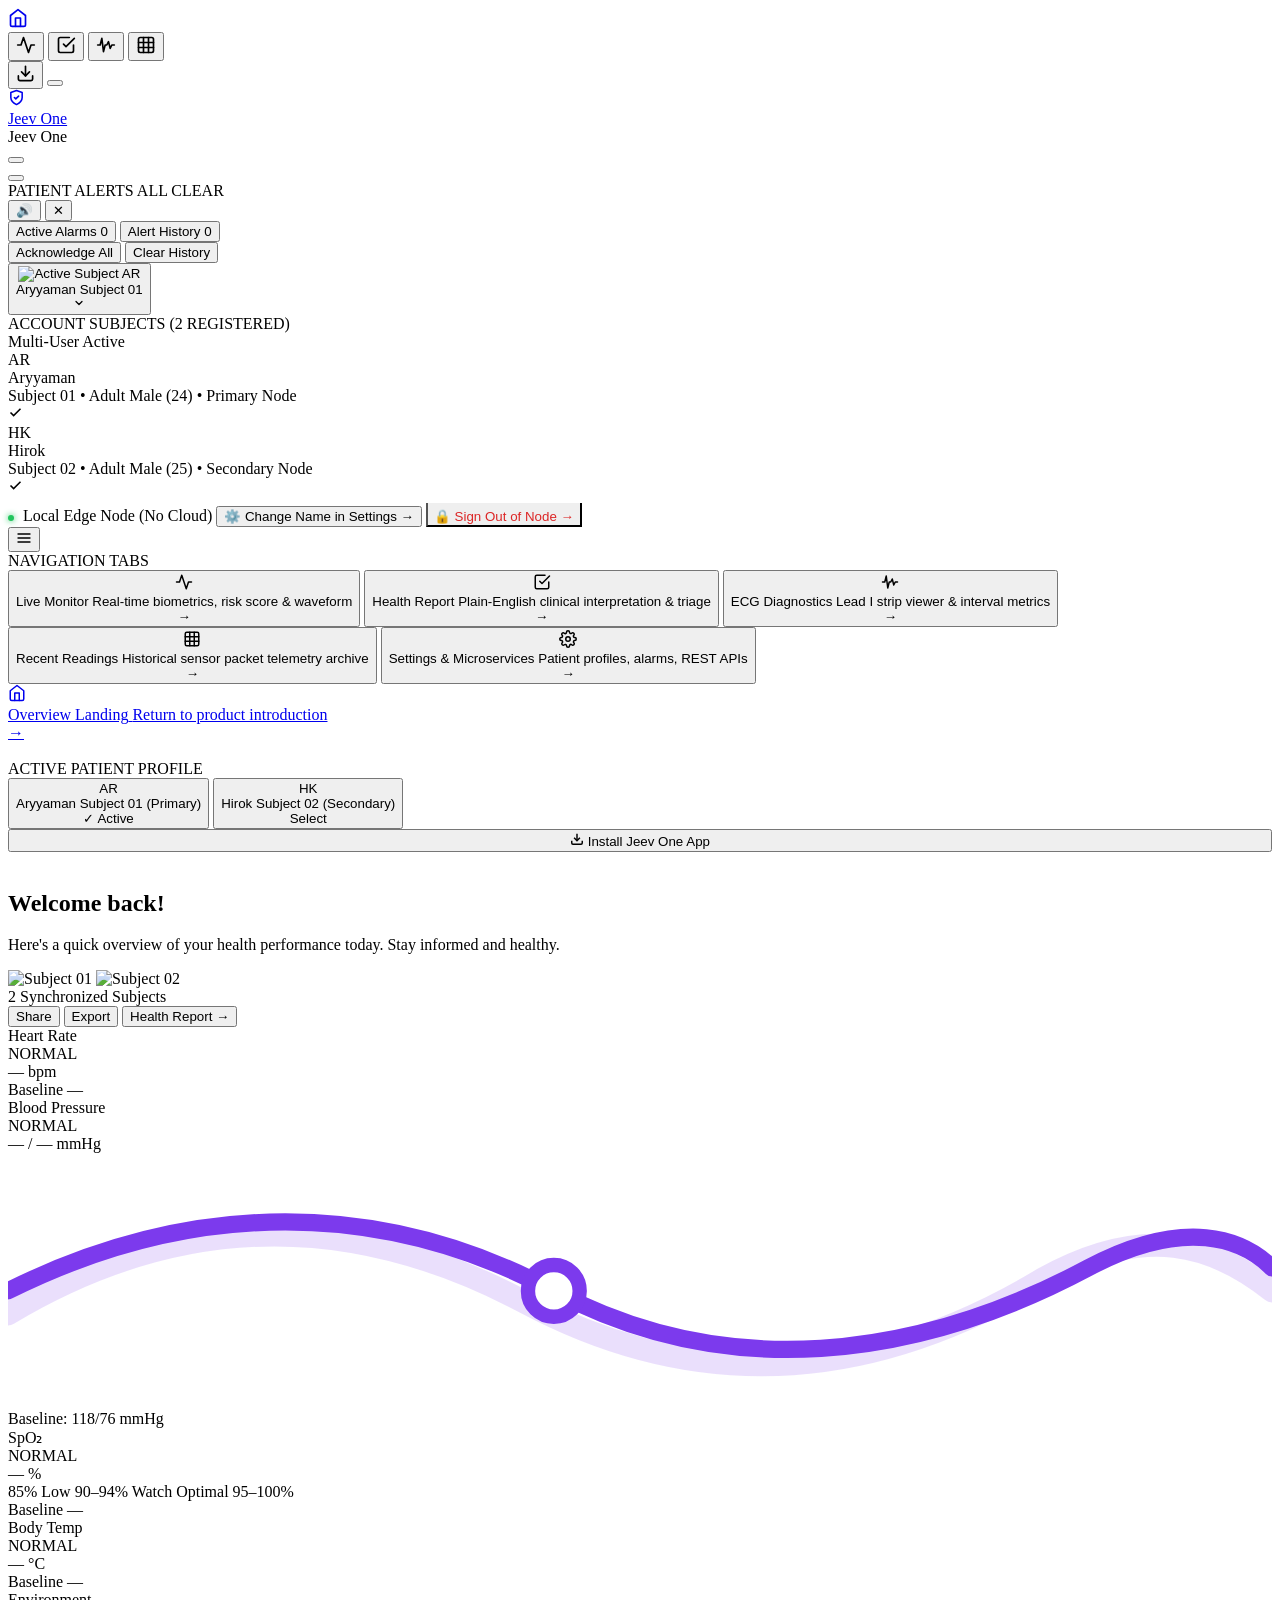
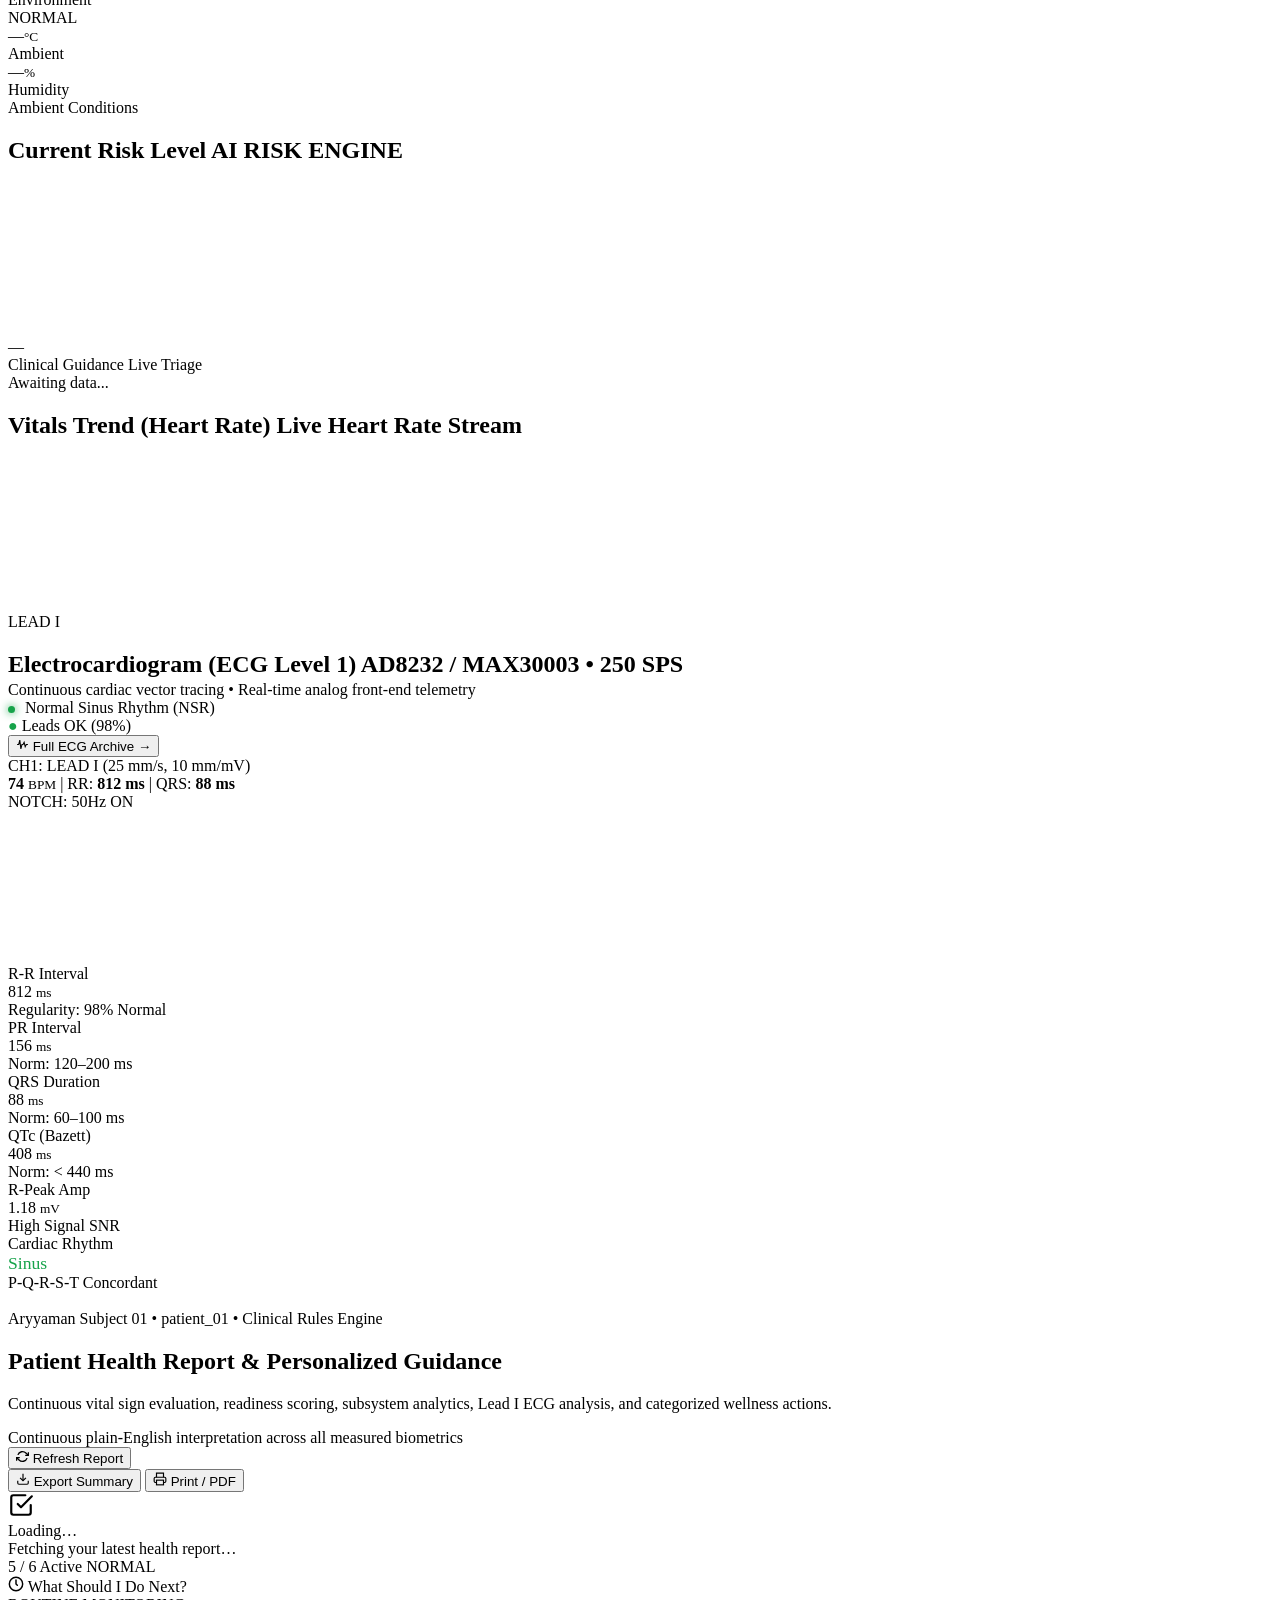
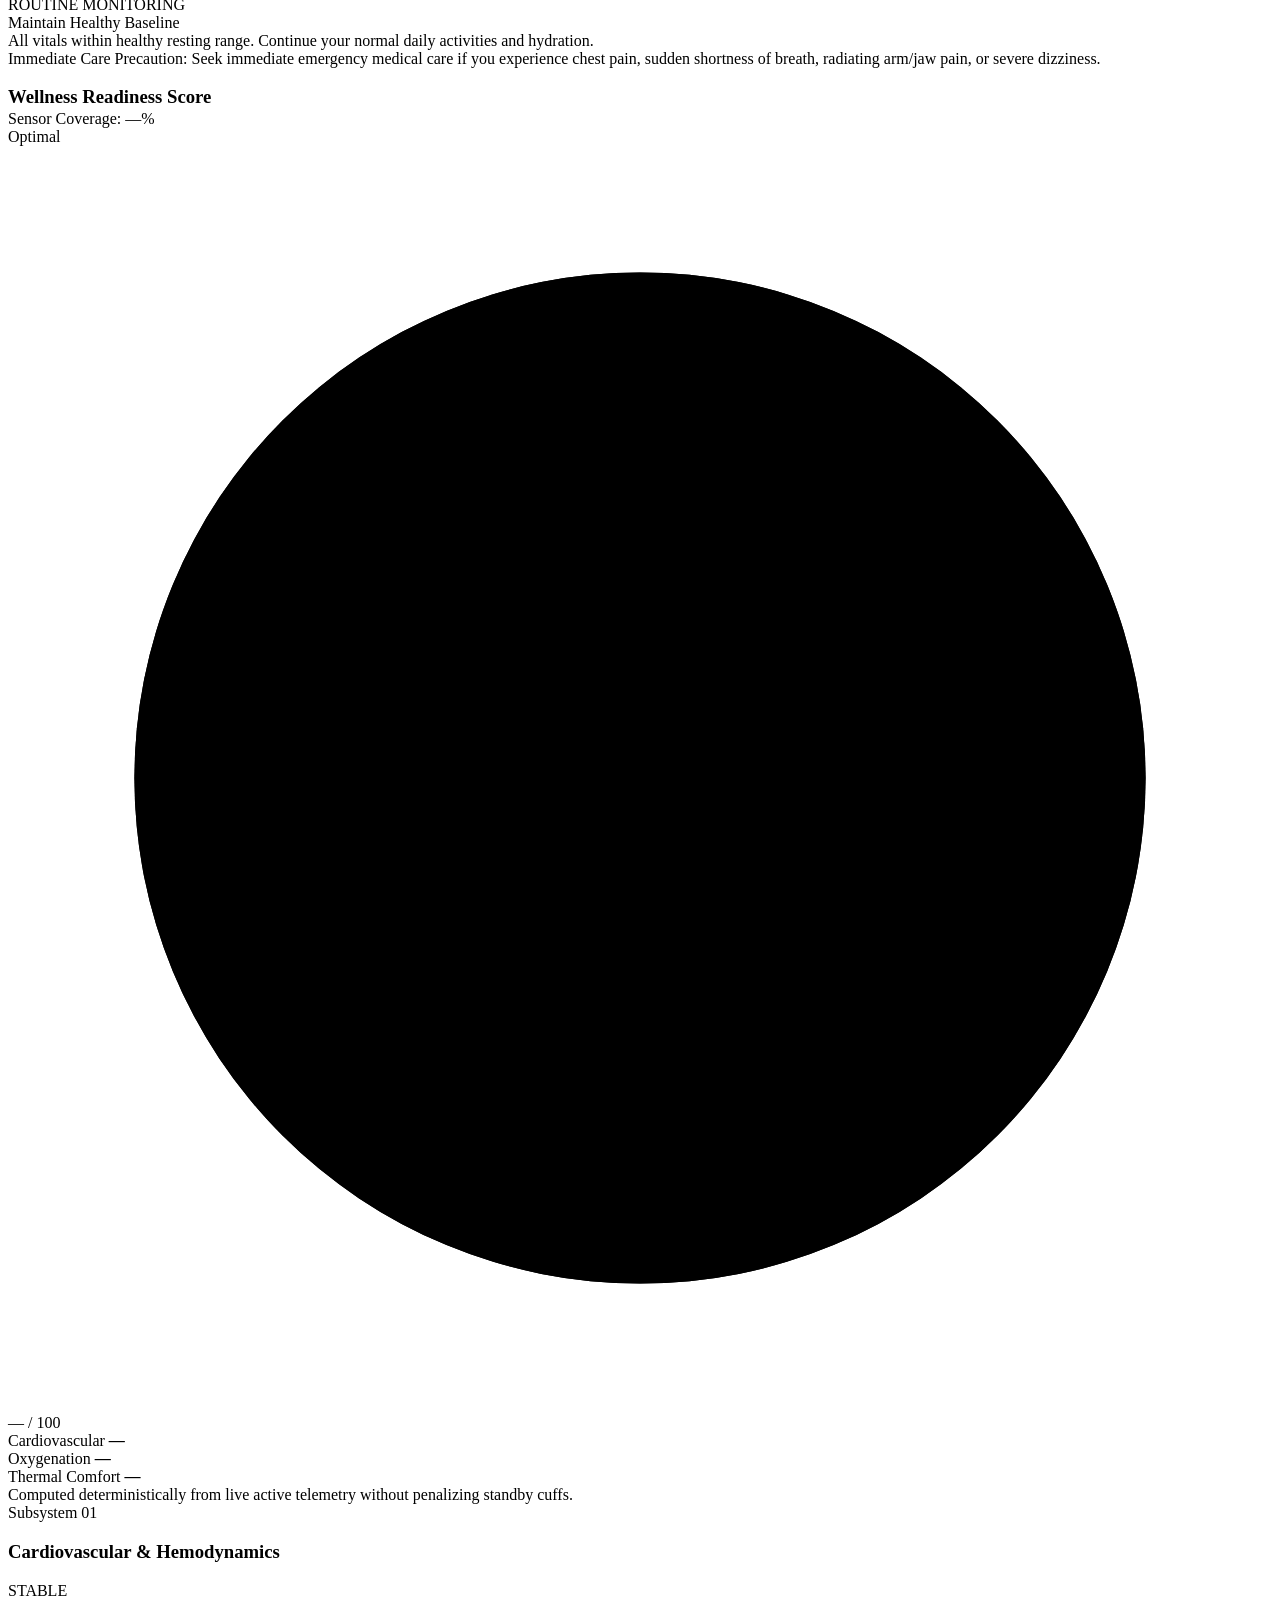
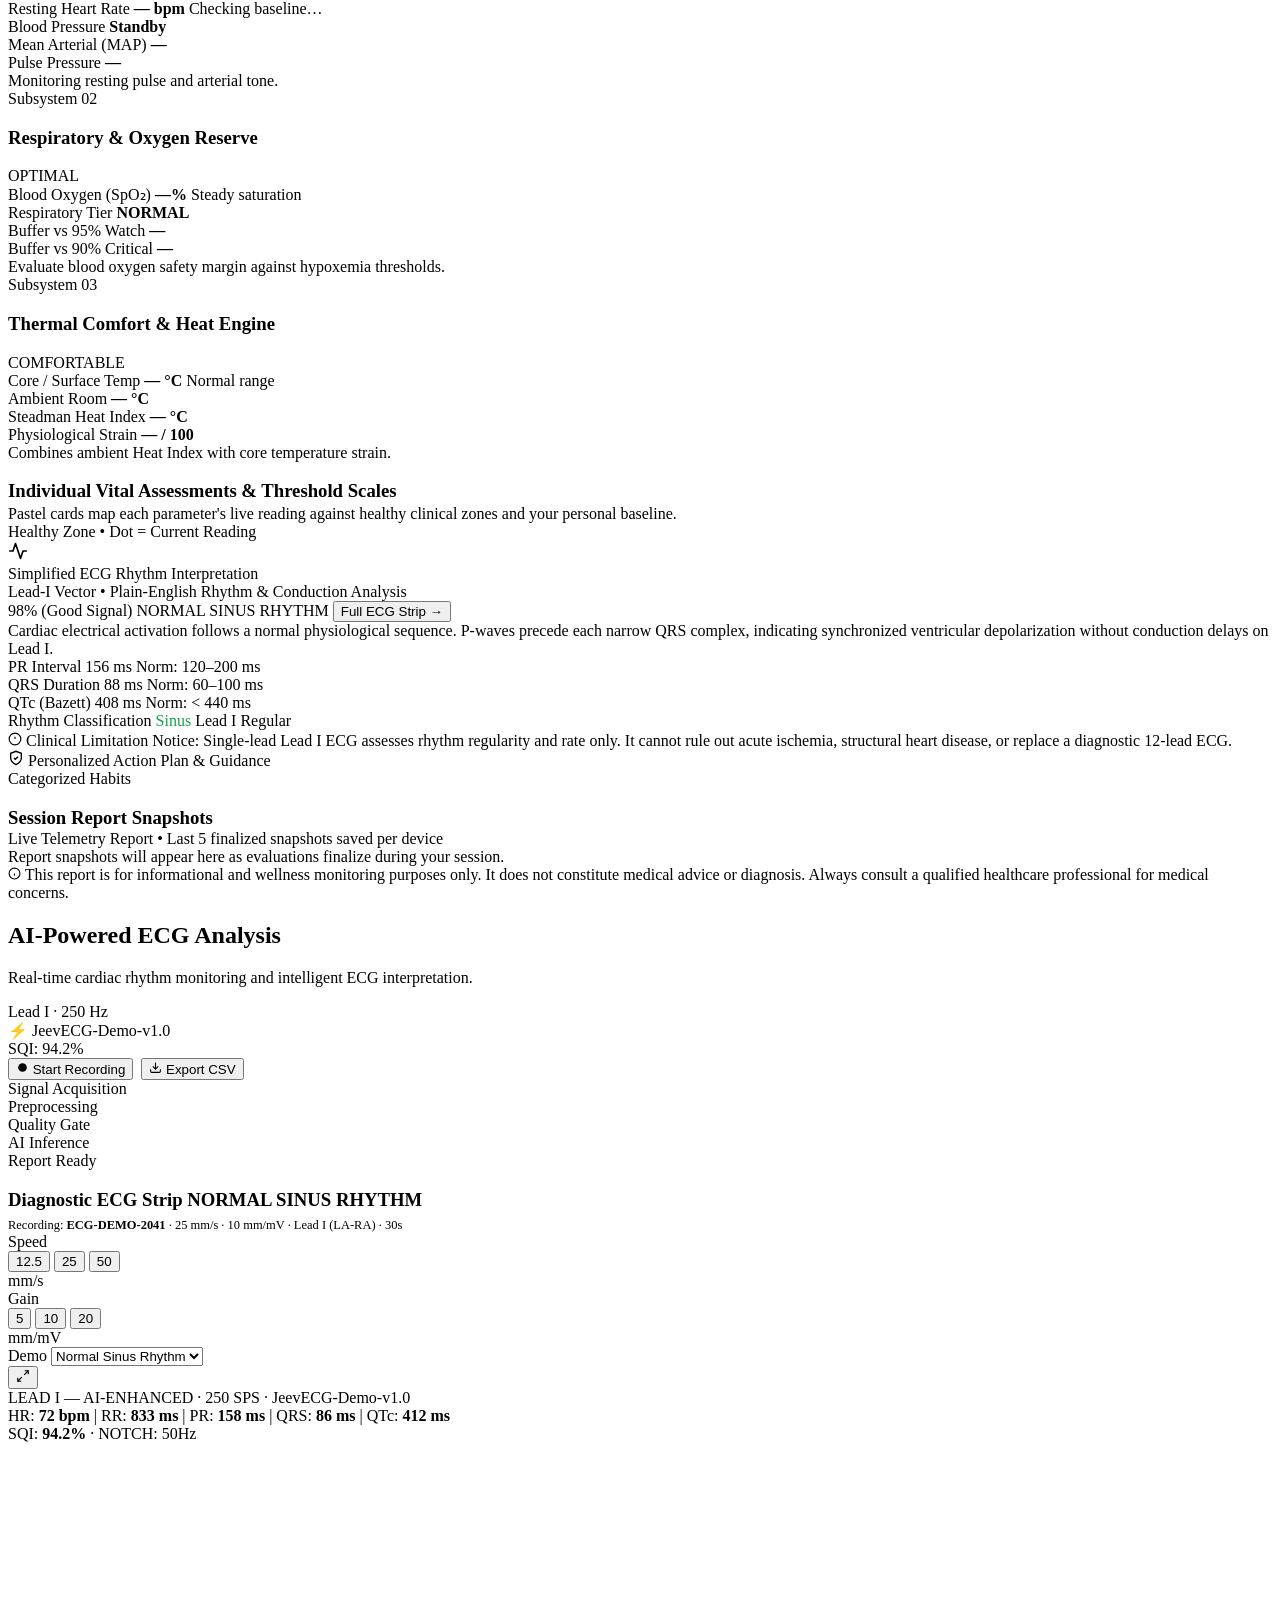
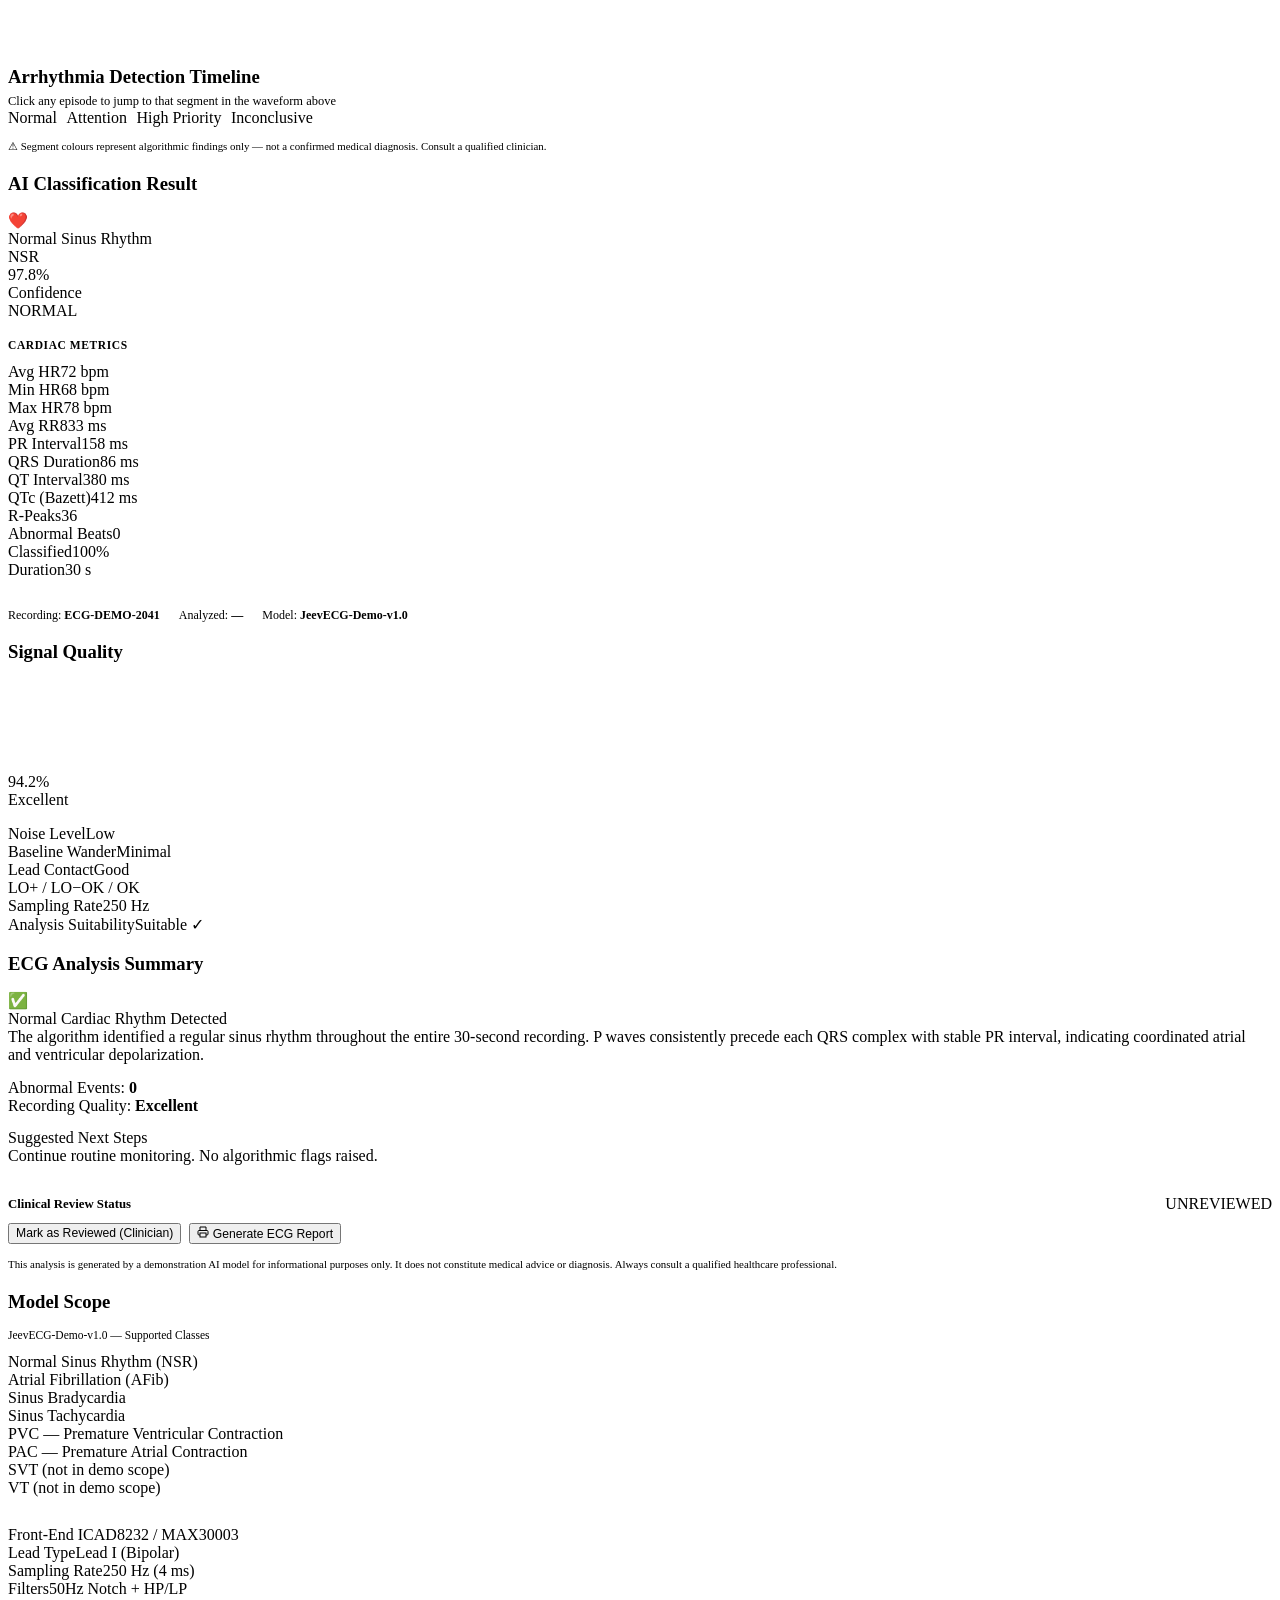
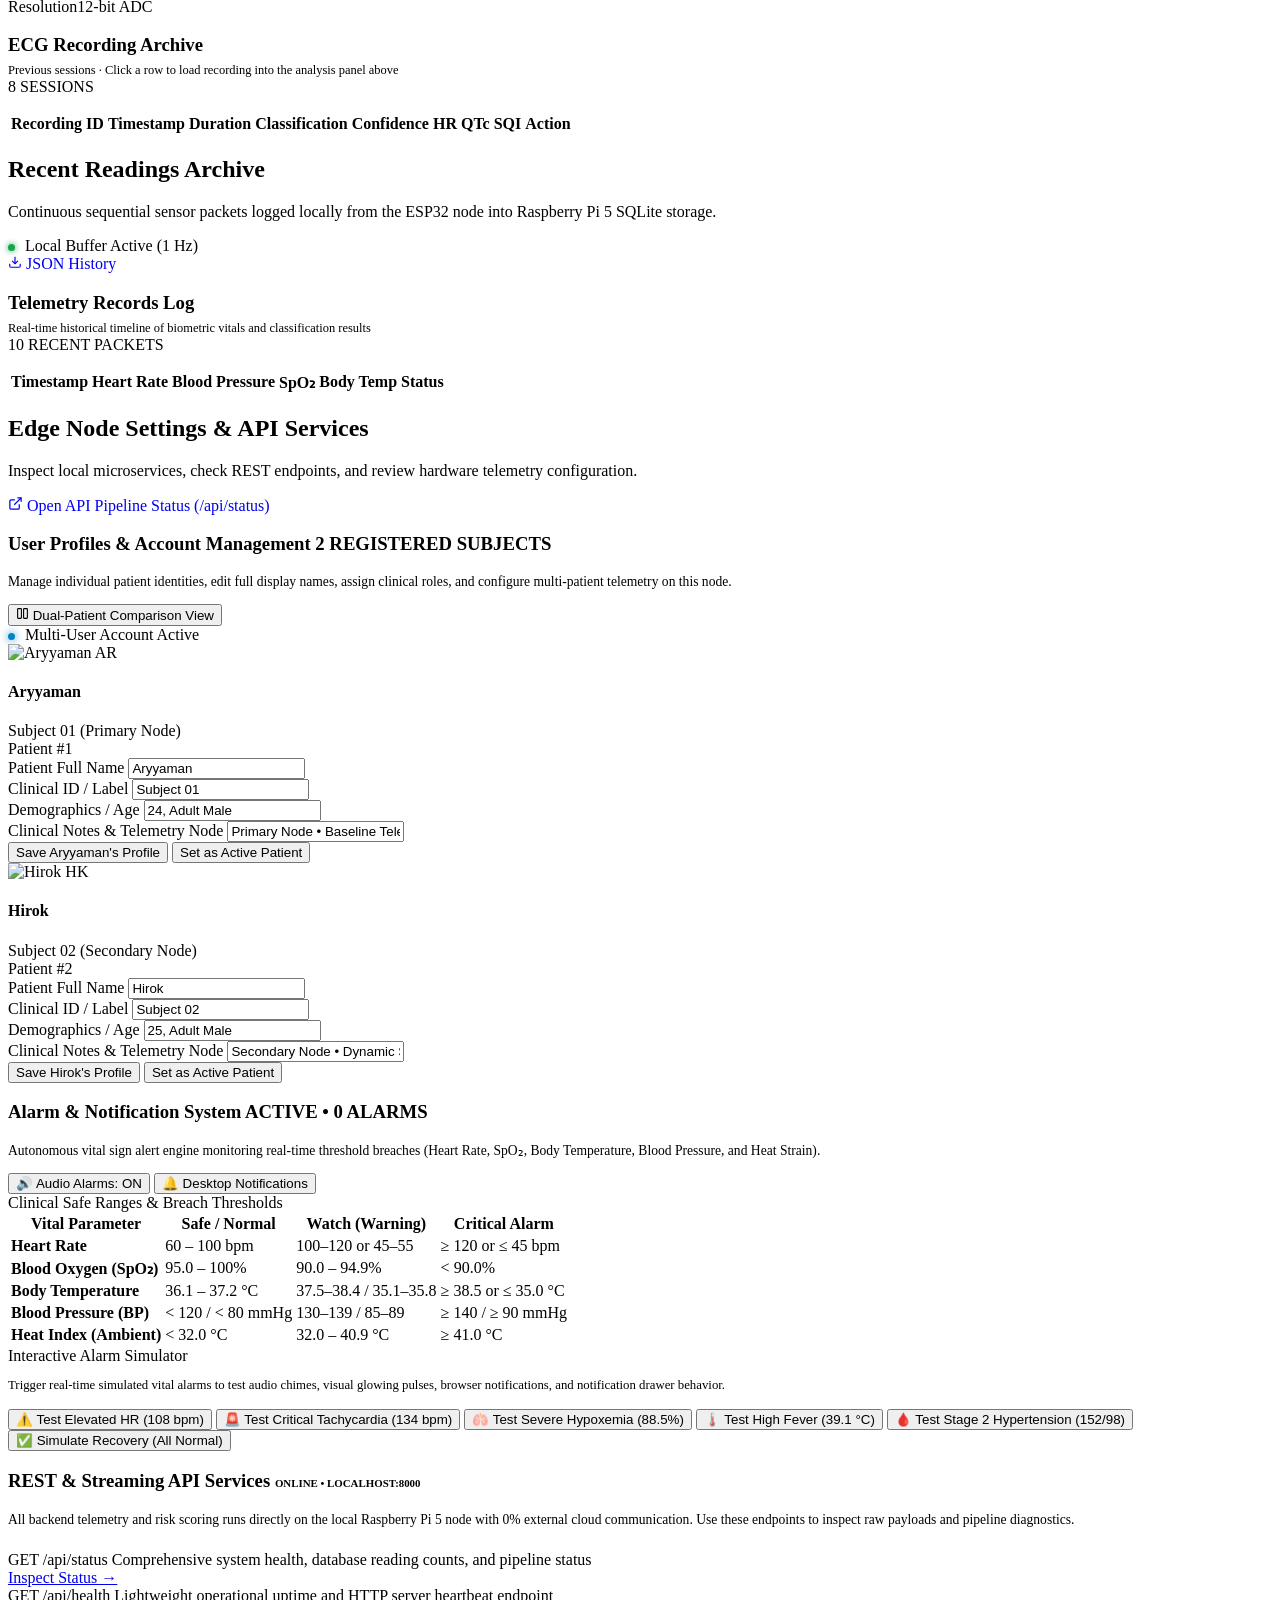
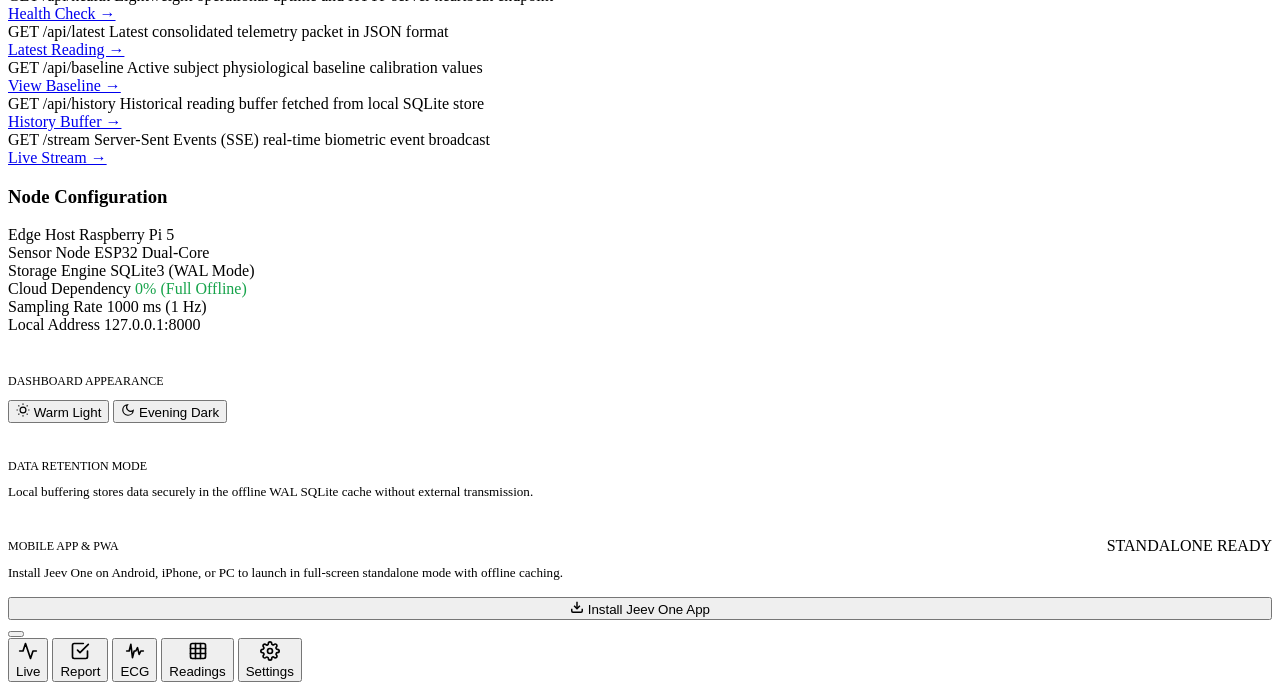
==== dashboard/templates/index.html @ 0a9e6657 "feat(ecg): implement AI-Powered ECG Arrhythmia Detection Studio (demo) v3.7 - Add app/api/ecg_routes" ====
<!DOCTYPE html>
<html lang="en">
<head>
  <meta charset="UTF-8" />
  <meta name="viewport" content="width=device-width, initial-scale=1.0" />
  <title>Jeev One — Live Monitor Dashboard</title>

  <!-- Progressive Web App (PWA) Manifest & Meta Tags -->
  <link rel="manifest" href="/manifest.json" />
  <meta name="theme-color" content="#ECEAE3" media="(prefers-color-scheme: light)" />
  <meta name="theme-color" content="#131613" media="(prefers-color-scheme: dark)" />
  <meta name="mobile-web-app-capable" content="yes" />
  <meta name="apple-mobile-web-app-capable" content="yes" />
  <meta name="apple-mobile-web-app-status-bar-style" content="default" />
  <meta name="apple-mobile-web-app-title" content="Jeev One" />
  <link rel="apple-touch-icon" href="/static/icons/apple-touch-icon.png" />
  <link rel="icon" type="image/png" sizes="192x192" href="/static/icons/icon-192x192.png" />
  <link rel="icon" type="image/png" sizes="64x64" href="/static/icons/favicon.png" />
  <link rel="icon" type="image/png" href="/static/images/favicon.png" />

  <link rel="preconnect" href="https://fonts.googleapis.com" />
  <link rel="preconnect" href="https://fonts.gstatic.com" crossorigin />
  <link href="https://fonts.googleapis.com/css2?family=Inter:wght@400;500;600;700&family=JetBrains+Mono:wght@400;500;700&family=Plus+Jakarta+Sans:wght@400;500;600;700;800&display=swap" rel="stylesheet" />
  <link rel="stylesheet" href="/static/css/dashboard.css?v=3.7" />
  <script src="https://cdn.jsdelivr.net/npm/chart.js"></script>
  <!-- Default Light-First Colorful Theme; only activate dark if user explicitly chose dark -->
  <script>
    (function() {
      try {
        var saved = localStorage.getItem("jeev_one_theme");
        if (saved === "dark") {
          document.documentElement.setAttribute("data-theme", "dark");
        }
      } catch(e) {}
    })();
  </script>
</head>
<body>

  <div class="app-shell">
    <!-- ══ Fixed Left Sidebar Rail (Desktop >= 1025px) ════════════════════════ -->
    <aside class="sidebar-rail" aria-label="Dashboard Primary Navigation">
      <a href="/" class="rail-brand-btn" title="Jeev One Home" aria-label="Jeev One Home">
        <span id="header-logo-icon"></span>
      </a>

      <nav class="rail-nav-group" aria-label="Workspace Tabs">
        <a href="/" class="rail-nav-btn" data-tooltip="Product Overview" aria-label="Product Overview">
          <svg width="20" height="20" viewBox="0 0 24 24" fill="none" stroke="currentColor" stroke-width="2" stroke-linecap="round" stroke-linejoin="round"><path d="M3 9l9-7 9 7v11a2 2 0 0 1-2 2H5a2 2 0 0 1-2-2z"/><polyline points="9 22 9 12 15 12 15 22"/></svg>
        </a>
        <div class="rail-divider"></div>
        <button type="button" class="rail-nav-btn active" data-tab="live" id="rail-tab-live" data-tooltip="Live Monitor" aria-label="Live Monitor">
          <svg width="20" height="20" viewBox="0 0 24 24" fill="none" stroke="currentColor" stroke-width="2" stroke-linecap="round" stroke-linejoin="round"><polyline points="22 12 18 12 15 21 9 3 6 12 2 12"/></svg>
        </button>
        <button type="button" class="rail-nav-btn" data-tab="report" id="rail-tab-report" data-tooltip="Health Report" aria-label="Health Report">
          <svg width="20" height="20" viewBox="0 0 24 24" fill="none" stroke="currentColor" stroke-width="2" stroke-linecap="round" stroke-linejoin="round"><path d="M9 11l3 3L22 4"/><path d="M21 12v7a2 2 0 0 1-2 2H5a2 2 0 0 1-2-2V5a2 2 0 0 1 2-2h11"/></svg>
        </button>
        <button type="button" class="rail-nav-btn" data-tab="ecg" id="rail-tab-ecg" data-tooltip="ECG Diagnostics" aria-label="ECG Diagnostics">
          <svg width="20" height="20" viewBox="0 0 24 24" fill="none" stroke="currentColor" stroke-width="2" stroke-linecap="round" stroke-linejoin="round"><polyline points="2 12 5 12 7 4 9 20 11 12 13 12 15 8 17 16 19 12 22 12"/></svg>
        </button>
        <button type="button" class="rail-nav-btn" data-tab="readings" id="rail-tab-readings" data-tooltip="Recent Readings" aria-label="Recent Readings">
          <svg width="20" height="20" viewBox="0 0 24 24" fill="none" stroke="currentColor" stroke-width="2" stroke-linecap="round" stroke-linejoin="round"><rect x="3" y="3" width="18" height="18" rx="2"/><path d="M3 9h18M3 15h18M9 3v18M15 3v18"/></svg>
        </button>
      </nav>

      <div class="rail-bottom-group">
        <div class="rail-divider"></div>
        <!-- PWA Install Button -->
        <button type="button" class="rail-nav-btn btn-install-pwa" id="btn-install-pwa" data-tooltip="Install App" aria-label="Install Jeev One App" title="Install Jeev One App on your mobile phone or PC">
          <svg width="19" height="19" viewBox="0 0 24 24" fill="none" stroke="currentColor" stroke-width="2.1" stroke-linecap="round" stroke-linejoin="round"><path d="M21 15v4a2 2 0 0 1-2 2H5a2 2 0 0 1-2-2v-4"/><polyline points="7 10 12 15 17 10"/><line x1="12" y1="15" x2="12" y2="3"/></svg>
        </button>

        <button type="button" class="rail-nav-btn settings-btn" id="settings-btn" data-tab="settings" data-tooltip="Settings &amp; Microservices" aria-label="Settings" title="Edge Node Settings &amp; API Status">
          <span id="icon-settings"></span>
        </button>
      </div>
    </aside>

    <!-- ══ Main Workspace Column ═════════════════════════════════════════════ -->
    <div class="app-main-column">

      <!-- ── Top Utility Header ──────────────────────────────────────────── -->
      <header class="header">
        <div class="header-inner">
          <div class="header-brand-cluster">
            <a href="/" class="header-brand" aria-label="Jeev One Home">
              <div class="header-brand-badge">
                <svg width="17" height="17" viewBox="0 0 24 24" fill="none" stroke="currentColor" stroke-width="2.2" stroke-linecap="round" stroke-linejoin="round"><path d="M12 22s8-4 8-10V5l-8-3-8 3v7c0 6 8 10 8 10z"/><polyline points="9 12 11 14 15 10"/></svg>
              </div>
              <span class="header-brand-name">Jeev One</span>
            </a>

            <div class="header-context-pill">
              <span class="header-app-name">Jeev One</span>
            </div>
          </div>

          <div class="header-meta">
            <button class="icon-btn theme-toggle-btn" id="theme-toggle-btn" aria-label="Toggle Theme" title="Toggle Dark / Light Theme"><span id="icon-theme"></span></button>

            <!-- Notification Center Dropdown Container -->
            <div class="notif-menu-wrapper" id="notif-menu-wrapper">
              <button class="icon-btn notif-btn" id="notif-btn" aria-label="Notifications" title="Alerts & Notifications" aria-haspopup="true" aria-expanded="false">
                <span id="icon-bell"></span>
                <span class="notif-counter-badge" id="notif-counter-badge" style="display: none;">0</span>
              </button>

              <!-- Slide Down Notifications Drawer -->
              <div class="notif-dropdown-panel" id="notif-dropdown-panel" role="region" aria-label="Active Alerts and Notifications">
                <div class="notif-header">
                  <div class="notif-header-left">
                    <span class="notif-header-title">PATIENT ALERTS</span>
                    <span class="notif-status-pill all-clear" id="notif-header-pill">ALL CLEAR</span>
                  </div>
                  <div class="notif-header-actions">
                    <button class="notif-sound-btn" id="notif-sound-toggle-btn" title="Toggle Alarm Sound" aria-label="Toggle Alarm Sound">
                      <span id="icon-sound-state">🔊</span>
                    </button>
                    <button class="notif-close-btn" id="notif-close-btn" aria-label="Close Notifications">✕</button>
                  </div>
                </div>

                <!-- Subnav Tabs -->
                <div class="notif-tabs">
                  <button class="notif-tab active" id="notif-tab-active" data-notif-tab="active">
                    <span>Active Alarms</span>
                    <span class="notif-tab-badge" id="notif-tab-active-count">0</span>
                  </button>
                  <button class="notif-tab" id="notif-tab-history" data-notif-tab="history">
                    <span>Alert History</span>
                    <span class="notif-tab-badge" id="notif-tab-history-count">0</span>
                  </button>
                </div>

                <!-- Alerts List Container -->
                <div class="notif-body custom-scrollbar" id="notif-list-container">
                  <!-- Dynamically populated -->
                </div>

                <!-- Notifications Drawer Footer -->
                <div class="notif-footer">
                  <button class="notif-action-btn" id="btn-ack-all">Acknowledge All</button>
                  <button class="notif-action-btn text-danger" id="btn-clear-history">Clear History</button>
                </div>
              </div>
            </div>

            <!-- User Switcher Dropdown Container -->
            <div class="user-menu-wrapper" id="user-menu-wrapper">
              <button class="user-profile-btn" id="user-profile-btn" aria-haspopup="true" aria-expanded="false" aria-label="Switch User Profile" title="Switch User Profile">
                <div class="user-avatar-badge avatar-blue" id="user-avatar-badge">
                  <img src="/static/images/avatar-patient-1.jpg" id="user-avatar-photo" class="user-avatar-photo" alt="Active Subject" />
                  <span id="user-avatar-initials" class="user-avatar-initials-sr">AR</span>
                </div>
                <div class="user-info-text">
                  <span class="user-name" id="user-name">Aryyaman</span>
                  <span class="user-role" id="user-role">Subject 01</span>
                </div>
                <span class="user-chevron-icon" id="user-chevron-icon">
                  <svg width="12" height="12" viewBox="0 0 24 24" fill="none" stroke="currentColor" stroke-width="2.5" stroke-linecap="round" stroke-linejoin="round"><polyline points="6 9 12 15 18 9"/></svg>
                </span>
              </button>

              <!-- Slide Down Menu -->
              <div class="user-dropdown-menu" id="user-dropdown-menu" role="menu" aria-label="User Profiles">
                <div class="dropdown-header">
                  <div class="dropdown-header-tag">ACCOUNT SUBJECTS (2 REGISTERED)</div>
                  <span class="dropdown-badge-demo">Multi-User Active</span>
                </div>

                <div class="dropdown-users-list" id="dropdown-users-list">
                  <div class="user-item active" data-user-id="user_1" role="menuitem" tabindex="0">
                    <div class="user-item-avatar avatar-blue" id="dropdown-avatar-1">AR</div>
                    <div class="user-item-info">
                      <div class="user-item-name" id="dropdown-name-1">Aryyaman</div>
                      <div class="user-item-meta" id="dropdown-meta-1">Subject 01 • Adult Male (24) • Primary Node</div>
                    </div>
                    <div class="user-item-check">
                      <svg width="15" height="15" viewBox="0 0 24 24" fill="none" stroke="currentColor" stroke-width="2.5"><polyline points="20 6 9 17 4 12"/></svg>
                    </div>
                  </div>

                  <div class="user-item" data-user-id="user_2" role="menuitem" tabindex="0">
                    <div class="user-item-avatar avatar-emerald" id="dropdown-avatar-2">HK</div>
                    <div class="user-item-info">
                      <div class="user-item-name" id="dropdown-name-2">Hirok</div>
                      <div class="user-item-meta" id="dropdown-meta-2">Subject 02 • Adult Male (25) • Secondary Node</div>
                    </div>
                    <div class="user-item-check">
                      <svg width="15" height="15" viewBox="0 0 24 24" fill="none" stroke="currentColor" stroke-width="2.5"><polyline points="20 6 9 17 4 12"/></svg>
                    </div>
                  </div>
                </div>

                <div class="dropdown-footer">
                  <span class="dropdown-footer-status">
                    <span class="status-pulse-dot" style="display:inline-block; width:6px; height:6px; background:#22c55e; border-radius:50%; box-shadow:0 0 6px #22c55e; margin-right:5px;"></span>
                    Local Edge Node (No Cloud)
                  </span>
                  <button class="dropdown-footer-link" id="btn-dropdown-edit-settings" data-tab="settings" title="Edit patient names and profiles in Settings">
                    ⚙️ Change Name in Settings →
                  </button>
                  <button class="dropdown-footer-link" id="btn-dropdown-logout" style="color: #DC2626; border-top: 1px solid var(--glass-border); margin-top: 6px; padding-top: 6px; text-decoration: none;" title="Lock session and return to login">
                    🔒 Sign Out of Node →
                  </button>
                </div>
              </div>
            </div>

            <!-- Mobile Menu Toggle Button -->
            <button class="icon-btn mobile-menu-btn" id="mobile-menu-btn" aria-label="Toggle Navigation Menu" aria-expanded="false" title="Menu">
              <svg class="icon-menu-open" id="icon-menu-open" width="16" height="16" viewBox="0 0 24 24" fill="none" stroke="currentColor" stroke-width="2" stroke-linecap="round" stroke-linejoin="round">
                <line x1="3" y1="12" x2="21" y2="12"></line>
                <line x1="3" y1="6" x2="21" y2="6"></line>
                <line x1="3" y1="18" x2="21" y2="18"></line>
              </svg>
              <svg class="icon-menu-close" id="icon-menu-close" width="16" height="16" viewBox="0 0 24 24" fill="none" stroke="currentColor" stroke-width="2" stroke-linecap="round" stroke-linejoin="round" style="display: none;">
                <line x1="18" y1="6" x2="6" y2="18"></line>
                <line x1="6" y1="6" x2="18" y2="18"></line>
              </svg>
            </button>
          </div>
        </div>

        <!-- Mobile Slide-Down Navigation Drawer -->
        <div class="mobile-nav-drawer" id="mobile-nav-drawer" aria-label="Mobile Navigation">
          <div class="mobile-nav-content">
            <div class="mobile-nav-section-title">NAVIGATION TABS</div>
            <div class="mobile-nav-tabs">
              <button class="mobile-nav-tab-btn active" data-tab="live">
                <div class="mob-tab-icon">
                  <svg width="18" height="18" viewBox="0 0 24 24" fill="none" stroke="currentColor" stroke-width="2" stroke-linecap="round" stroke-linejoin="round"><polyline points="22 12 18 12 15 21 9 3 6 12 2 12"/></svg>
                </div>
                <div class="mobile-nav-tab-text">
                  <span class="mobile-nav-tab-title">Live Monitor</span>
                  <span class="mobile-nav-tab-sub">Real-time biometrics, risk score &amp; waveform</span>
                </div>
                <span class="mob-tab-arrow">→</span>
              </button>
              <button class="mobile-nav-tab-btn" data-tab="report">
                <div class="mob-tab-icon">
                  <svg width="18" height="18" viewBox="0 0 24 24" fill="none" stroke="currentColor" stroke-width="2" stroke-linecap="round" stroke-linejoin="round"><path d="M9 11l3 3L22 4"/><path d="M21 12v7a2 2 0 0 1-2 2H5a2 2 0 0 1-2-2V5a2 2 0 0 1 2-2h11"/></svg>
                </div>
                <div class="mobile-nav-tab-text">
                  <span class="mobile-nav-tab-title">Health Report</span>
                  <span class="mobile-nav-tab-sub">Plain-English clinical interpretation &amp; triage</span>
                </div>
                <span class="mob-tab-arrow">→</span>
              </button>
              <button class="mobile-nav-tab-btn" data-tab="ecg">
                <div class="mob-tab-icon">
                  <svg width="18" height="18" viewBox="0 0 24 24" fill="none" stroke="currentColor" stroke-width="2" stroke-linecap="round" stroke-linejoin="round"><polyline points="2 12 5 12 7 4 9 20 11 12 13 12 15 8 17 16 19 12 22 12"/></svg>
                </div>
                <div class="mobile-nav-tab-text">
                  <span class="mobile-nav-tab-title">ECG Diagnostics</span>
                  <span class="mobile-nav-tab-sub">Lead I strip viewer &amp; interval metrics</span>
                </div>
                <span class="mob-tab-arrow">→</span>
              </button>
              <button class="mobile-nav-tab-btn" data-tab="readings">
                <div class="mob-tab-icon">
                  <svg width="18" height="18" viewBox="0 0 24 24" fill="none" stroke="currentColor" stroke-width="2" stroke-linecap="round" stroke-linejoin="round"><rect x="3" y="3" width="18" height="18" rx="2"/><path d="M3 9h18M3 15h18M9 3v18M15 3v18"/></svg>
                </div>
                <div class="mobile-nav-tab-text">
                  <span class="mobile-nav-tab-title">Recent Readings</span>
                  <span class="mobile-nav-tab-sub">Historical sensor packet telemetry archive</span>
                </div>
                <span class="mob-tab-arrow">→</span>
              </button>
              <button class="mobile-nav-tab-btn" data-tab="settings">
                <div class="mob-tab-icon">
                  <svg width="18" height="18" viewBox="0 0 24 24" fill="none" stroke="currentColor" stroke-width="2" stroke-linecap="round" stroke-linejoin="round"><circle cx="12" cy="12" r="3"/><path d="M19.4 15a1.65 1.65 0 0 0 .33 1.82l.06.06a2 2 0 0 1 0 2.83 2 2 0 0 1-2.83 0l-.06-.06a1.65 1.65 0 0 0-1.82-.33 1.65 1.65 0 0 0-1 1.51V21a2 2 0 0 1-2 2 2 2 0 0 1-2-2v-.09A1.65 1.65 0 0 0 9 19.4a1.65 1.65 0 0 0-1.82.33l-.06.06a2 2 0 0 1-2.83 0 2 2 0 0 1 0-2.83l.06-.06a1.65 1.65 0 0 0 .33-1.82 1.65 1.65 0 0 0-1.51-1H3a2 2 0 0 1-2-2 2 2 0 0 1 2-2h.09A1.65 1.65 0 0 0 4.6 9a1.65 1.65 0 0 0-.33-1.82l-.06-.06a2 2 0 0 1 0-2.83 2 2 0 0 1 2.83 0l.06.06a1.65 1.65 0 0 0 1.82.33H9a1.65 1.65 0 0 0 1-1.51V3a2 2 0 0 1 2-2 2 2 0 0 1 2 2v.09a1.65 1.65 0 0 0 1 1.51 1.65 1.65 0 0 0 1.82-.33l.06-.06a2 2 0 0 1 2.83 0 2 2 0 0 1 0 2.83l-.06.06a1.65 1.65 0 0 0-.33 1.82V9a1.65 1.65 0 0 0 1.51 1H21a2 2 0 0 1 2 2 2 2 0 0 1-2 2h-.09a1.65 1.65 0 0 0-1.51 1z"/></svg>
                </div>
                <div class="mobile-nav-tab-text">
                  <span class="mobile-nav-tab-title">Settings &amp; Microservices</span>
                  <span class="mobile-nav-tab-sub">Patient profiles, alarms, REST APIs</span>
                </div>
                <span class="mob-tab-arrow">→</span>
              </button>
              <a href="/" class="mobile-nav-tab-btn mobile-overview-link">
                <div class="mob-tab-icon">
                  <svg width="18" height="18" viewBox="0 0 24 24" fill="none" stroke="currentColor" stroke-width="2" stroke-linecap="round" stroke-linejoin="round"><path d="M3 9l9-7 9 7v11a2 2 0 0 1-2 2H5a2 2 0 0 1-2-2z"/><polyline points="9 22 9 12 15 12 15 22"/></svg>
                </div>
                <div class="mobile-nav-tab-text">
                  <span class="mobile-nav-tab-title">Overview Landing</span>
                  <span class="mobile-nav-tab-sub">Return to product introduction</span>
                </div>
                <span class="mob-tab-arrow">→</span>
              </a>
            </div>

            <!-- Quick Patient Switcher in Mobile Drawer -->
            <div class="mobile-nav-section-title" style="margin-top: 1.1rem;">ACTIVE PATIENT PROFILE</div>
            <div class="mobile-nav-patient-grid">
              <button class="mobile-patient-pill active" id="mob-patient-1" data-user-id="user_1">
                <div class="mob-patient-avatar avatar-blue" id="mob-avatar-1">AR</div>
                <div class="mob-patient-info">
                  <span class="mob-patient-name" id="mob-patient-name-1">Aryyaman</span>
                  <span class="mob-patient-role">Subject 01 (Primary)</span>
                </div>
                <span class="mob-patient-check">✓ Active</span>
              </button>
              <button class="mobile-patient-pill" id="mob-patient-2" data-user-id="user_2">
                <div class="mob-patient-avatar avatar-emerald" id="mob-avatar-2">HK</div>
                <div class="mob-patient-info">
                  <span class="mob-patient-name" id="mob-patient-name-2">Hirok</span>
                  <span class="mob-patient-role">Subject 02 (Secondary)</span>
                </div>
                <span class="mob-patient-check">Select</span>
              </button>
            </div>

            <div class="mobile-drawer-footer">
              <button class="btn btn-sm btn-install-pwa mobile-drawer-install-btn" id="mob-btn-install-pwa" style="width: 100%; justify-content: center;">
                <svg width="14" height="14" viewBox="0 0 24 24" fill="none" stroke="currentColor" stroke-width="2.5"><path d="M21 15v4a2 2 0 0 1-2 2H5a2 2 0 0 1-2-2v-4"/><polyline points="7 10 12 15 17 10"/><line x1="12" y1="15" x2="12" y2="3"/></svg>
                <span>Install Jeev One App</span>
              </button>
            </div>
          </div>
        </div>
        <div class="mobile-drawer-backdrop" id="mobile-drawer-backdrop"></div>
      </header>

      <!-- ══ Tab 1: Live Monitor ═════════════════════════════════════════════ -->
      <div class="tab-pane active" id="tab-live">
        <main class="main-grid">

          <!-- Row 1 Full Width: Spacious Olive-Meadow Hero Wellness Banner -->
          <section class="welcome-section bento-hero-card col-full">
            <img src="/static/images/dashboard-hero-wellness.jpg" alt="" class="hero-human-bg" aria-hidden="true" />
            <div class="bento-hero-content">
              <div class="bento-hero-left">
                <div class="welcome-text">
                  <h2>Welcome back!</h2>
                  <p>Here's a quick overview of your health performance today. Stay informed and healthy.</p>
                </div>
                <div class="hero-avatars-stack">
                  <div class="avatar-trio">
                    <img src="/static/images/avatar-patient-1.jpg" alt="Subject 01" />
                    <img src="/static/images/avatar-patient-2.jpg" alt="Subject 02" />
                  </div>
                  <span class="hero-synced-label">2 Synchronized Subjects</span>
                </div>
              </div>
              <div class="welcome-actions">
                <button type="button" class="btn" id="btn-share-report">Share <span id="icon-share"></span></button>
                <button type="button" class="btn" id="btn-export-vitals">Export <span id="icon-download"></span></button>
                <button type="button" class="btn btn-primary" data-tab="report">Health Report →</button>
              </div>
            </div>
          </section>

          <!-- Row 2: Primary Cardiopulmonary Vitals (3 Balanced Bento Columns) -->
          <!-- Heart Rate (Equalizer Tick Meter) -->
          <section class="card metric-card col-4" id="card-hr">
            <div class="metric-header">
              <div class="metric-icon-wrap metric-icon--hr" id="icon-hr"></div>
              <div class="metric-label">Heart Rate</div>
              <span class="vital-status-pill normal" id="tag-hr">NORMAL</span>
            </div>
            <div class="metric-body">
              <div class="metric-value-row">
                <span class="metric-value" id="val-hr">—</span>
                <span class="metric-unit">bpm</span>
              </div>
              <div class="hr-tick-meter" id="hr-tick-meter" aria-hidden="true">
                <span class="hr-tick"></span><span class="hr-tick"></span><span class="hr-tick"></span><span class="hr-tick"></span><span class="hr-tick"></span>
                <span class="hr-tick"></span><span class="hr-tick"></span><span class="hr-tick"></span><span class="hr-tick"></span><span class="hr-tick"></span>
                <span class="hr-tick"></span><span class="hr-tick"></span><span class="hr-tick"></span><span class="hr-tick"></span><span class="hr-tick"></span>
                <span class="hr-tick"></span><span class="hr-tick"></span><span class="hr-tick"></span><span class="hr-tick"></span><span class="hr-tick"></span>
              </div>
              <div class="metric-sub" id="sub-hr">Baseline —</div>
            </div>
          </section>

          <!-- Blood Pressure (Translucent Dual Wave) -->
          <section class="card metric-card col-4" id="card-bp">
            <div class="metric-header">
              <div class="metric-icon-wrap metric-icon--bp" id="icon-bp"></div>
              <div class="metric-label">Blood Pressure</div>
              <span class="vital-status-pill normal" id="tag-bp">NORMAL</span>
            </div>
            <div class="metric-body">
              <div class="metric-value-row">
                <span class="metric-value metric-value-bp" id="val-bp-sys">—</span>
                <span class="metric-slash">/</span>
                <span class="metric-value metric-value-bp" id="val-bp-dia">—</span>
                <span class="metric-unit">mmHg</span>
              </div>
              <div class="bp-wave-wrap" aria-hidden="true">
                <svg viewBox="0 0 220 44" preserveAspectRatio="none">
                  <path d="M0,28 C30,10 60,10 90,26 C120,42 150,40 180,22 C198,12 210,16 220,24" fill="none" stroke="rgba(124, 58, 237, 0.16)" stroke-width="4" stroke-linecap="round"/>
                  <path d="M0,24 C32,8 65,8 95,24 C125,40 158,36 188,20 C205,11 215,15 220,20" fill="none" stroke="#7C3AED" stroke-width="3" stroke-linecap="round"/>
                  <circle id="bp-wave-dot" cx="95" cy="24" r="4.5" fill="#FFFFFF" stroke="#7C3AED" stroke-width="2.5"/>
                </svg>
              </div>
              <div class="metric-sub" id="sub-bp">Baseline: 118/76 mmHg</div>
            </div>
          </section>

          <!-- SpO2 (Signature Sky-Azure Gradient Hero Vital Card) -->
          <section class="card metric-card card-sky-gradient col-4" id="card-spo2">
            <div class="metric-header">
              <div class="metric-icon-wrap metric-icon--spo2" id="icon-spo2"></div>
              <div class="metric-label">SpO₂</div>
              <span class="vital-status-pill normal" id="tag-spo2">NORMAL</span>
            </div>
            <div class="metric-body">
              <div class="metric-value-row">
                <span class="metric-value" id="val-spo2">—</span>
                <span class="metric-unit">%</span>
              </div>
              <div class="spo2-range-wrap" aria-hidden="true">
                <div class="spo2-range-track">
                  <div class="spo2-zone-optimal"></div>
                  <div class="spo2-range-fill" id="spo2-range-fill"></div>
                  <div class="spo2-range-marker" id="spo2-range-marker"></div>
                </div>
                <div class="spo2-range-scale">
                  <span>85% Low</span>
                  <span>90–94% Watch</span>
                  <span class="spo2-scale-optimal">Optimal 95–100%</span>
                </div>
              </div>
              <div class="metric-sub" id="sub-spo2">Baseline —</div>
            </div>
          </section>

          <!-- Row 3: Thermal, Ambient Environment & AI Risk Engine (3 Balanced Bento Columns) -->
          <!-- Body Temp (Warm Honey Range Track) -->
          <section class="card metric-card col-4" id="card-btemp">
            <div class="metric-header">
              <div class="metric-icon-wrap metric-icon--btemp" id="icon-btemp"></div>
              <div class="metric-label">Body Temp</div>
              <span class="vital-status-pill normal" id="tag-btemp">NORMAL</span>
            </div>
            <div class="metric-body">
              <div class="metric-value-row">
                <span class="metric-value" id="val-btemp">—</span>
                <span class="metric-unit">°C</span>
              </div>
              <div class="btemp-scale-track" aria-hidden="true">
                <div class="btemp-scale-fill" id="btemp-scale-fill"></div>
              </div>
              <div class="metric-sub" id="sub-btemp">Baseline —</div>
            </div>
          </section>

          <!-- Environment (Dual-Split Ambient / Water-Wash Humidity Well) -->
          <section class="card metric-card card-fluid-env col-4" id="card-env">
            <div class="metric-header">
              <div class="metric-icon-wrap metric-icon--env" id="icon-env"></div>
              <div class="metric-label">Environment</div>
              <span class="vital-status-pill normal" id="tag-env">NORMAL</span>
            </div>
            <div class="metric-body">
              <div class="env-split-grid">
                <div class="env-well">
                  <div class="env-well-val"><span id="val-rtemp">—</span><small>°C</small></div>
                  <div class="env-well-label">Ambient</div>
                </div>
                <div class="env-well env-well--water">
                  <div class="env-well-val"><span id="val-hum">—</span><small>%</small></div>
                  <div class="env-well-label">Humidity</div>
                </div>
              </div>
              <div class="metric-sub" id="sub-env">Ambient Conditions</div>
            </div>
          </section>

          <!-- Current Risk Level Gauge -->
          <section class="card col-4 risk-level-card">
            <h2 class="card-title">
              <span>Current Risk Level</span>
              <span class="patient-account-badge">AI RISK ENGINE</span>
            </h2>
            <div class="gauge-container">
              <div class="gauge-wrapper">
                <canvas id="gauge-chart"></canvas>
                <div class="gauge-value" id="overall-status">—</div>
              </div>
              <div class="risk-recommendation-box">
                <div class="risk-rec-header">
                  <span class="risk-rec-title">Clinical Guidance</span>
                  <span class="risk-rec-tag" id="risk-rec-tag">Live Triage</span>
                </div>
                <div class="risk-rec-text" id="recommendation">Awaiting data...</div>
              </div>
            </div>
          </section>

          <!-- Row 4 Full Width: Vitals Trend (Heart Rate) -->
          <section class="card col-full trend-chart-card">
            <h2 class="card-title">
              <span>Vitals Trend (Heart Rate)</span>
              <span class="trend-live-legend"><span class="trend-lime-dot"></span>Live Heart Rate Stream</span>
            </h2>
            <div class="chart-container">
              <canvas id="trend-chart"></canvas>
            </div>
          </section>

          <!-- Row 4: ECG Level 1 Live Oscilloscope Card -->
          <section class="card col-full ecg-live-section">
            <div class="ecg-section-header">
              <div class="ecg-header-title-wrap">
                <span class="ecg-lead-badge">LEAD I</span>
                <div>
                  <h2 class="card-title" style="margin-bottom: 0.2rem;">
                    <span>Electrocardiogram (ECG Level 1) <span class="ecg-hardware-tag">AD8232 / MAX30003 • 250 SPS</span></span>
                  </h2>
                  <div class="ecg-header-sub">
                    Continuous cardiac vector tracing • Real-time analog front-end telemetry
                  </div>
                </div>
              </div>
              <div class="ecg-header-controls">
                <div class="ecg-live-status-pill">
                  <span class="status-pulse-dot" style="display:inline-block; width:7px; height:7px; background:#16A34A; border-radius:50%; box-shadow:0 0 8px #16A34A; margin-right:6px;"></span>
                  <span id="ecg-live-rhythm-badge">Normal Sinus Rhythm (NSR)</span>
                </div>
                <div class="ecg-lead-status-pill" id="ecg-lead-status-pill">
                  <span style="color:#16A34A">●</span> Leads OK (98%)
                </div>
                <button class="btn btn-sm" id="btn-view-ecg-history" data-tab="ecg" style="cursor: pointer;">
                  <svg width="13" height="13" viewBox="0 0 24 24" fill="none" stroke="currentColor" stroke-width="2"><polyline points="2 12 5 12 7 4 9 20 11 12 13 12 15 8 17 16 19 12 22 12"/></svg>
                  <span>Full ECG Archive →</span>
                </button>
              </div>
            </div>

            <!-- Deep Forest-Slate Medical Oscilloscope Screen -->
            <div class="ecg-monitor-frame">
              <div class="ecg-monitor-topbar">
                <div class="ecg-monitor-channel">CH1: LEAD I (25 mm/s, 10 mm/mV)</div>
                <div class="ecg-monitor-vitals-overlay">
                  <span class="ecg-overlay-hr"><strong id="ecg-overlay-hr-val">74</strong> <small>BPM</small></span>
                  <span class="ecg-overlay-divider">|</span>
                  <span class="ecg-overlay-item">RR: <strong id="ecg-overlay-rr-val">812 ms</strong></span>
                  <span class="ecg-overlay-divider">|</span>
                  <span class="ecg-overlay-item">QRS: <strong id="ecg-overlay-qrs-val">88 ms</strong></span>
                </div>
                <div class="ecg-monitor-notch">NOTCH: 50Hz ON</div>
              </div>
              <div class="ecg-canvas-wrapper">
                <canvas id="live-ecg-canvas" width="1340" height="150"></canvas>
              </div>
            </div>

            <!-- ECG Level 1 Metrics Grid -->
            <div class="ecg-metrics-grid">
              <div class="ecg-metric-tile ecg-metric-tile--mint">
                <span class="ecg-metric-title">R-R Interval</span>
                <div class="ecg-metric-num"><span id="ecg-metric-rr">812</span> <small>ms</small></div>
                <span class="ecg-metric-note">Regularity: 98% Normal</span>
              </div>

              <div class="ecg-metric-tile ecg-metric-tile--sky">
                <span class="ecg-metric-title">PR Interval</span>
                <div class="ecg-metric-num"><span id="ecg-metric-pr">156</span> <small>ms</small></div>
                <span class="ecg-metric-note">Norm: 120–200 ms</span>
              </div>

              <div class="ecg-metric-tile ecg-metric-tile--lavender">
                <span class="ecg-metric-title">QRS Duration</span>
                <div class="ecg-metric-num"><span id="ecg-metric-qrs">88</span> <small>ms</small></div>
                <span class="ecg-metric-note">Norm: 60–100 ms</span>
              </div>

              <div class="ecg-metric-tile ecg-metric-tile--amber">
                <span class="ecg-metric-title">QTc (Bazett)</span>
                <div class="ecg-metric-num"><span id="ecg-metric-qtc">408</span> <small>ms</small></div>
                <span class="ecg-metric-note">Norm: &lt; 440 ms</span>
              </div>

              <div class="ecg-metric-tile ecg-metric-tile--coral">
                <span class="ecg-metric-title">R-Peak Amp</span>
                <div class="ecg-metric-num"><span id="ecg-metric-amp">1.18</span> <small>mV</small></div>
                <span class="ecg-metric-note">High Signal SNR</span>
              </div>

              <div class="ecg-metric-tile ecg-metric-tile--emerald">
                <span class="ecg-metric-title">Cardiac Rhythm</span>
                <div class="ecg-metric-num" style="font-size: 1.1rem; color: #16A34A;"><span id="ecg-metric-rhythm">Sinus</span></div>
                <span class="ecg-metric-note">P-Q-R-S-T Concordant</span>
              </div>
            </div>
          </section>

        </main>
      </div>

      <!-- ══ Tab 2: Dedicated Health Report & Clinical Guidance ═══════════════ -->
      <div class="tab-pane" id="tab-report">
        <main class="main-grid report-bento-grid" id="dedicated-health-report-section">

          <!-- Row 1: Glacier-Mint Patient Report Hero Banner -->
          <section class="welcome-section report-hero-banner col-full">
            <img src="/static/images/dashboard-report-companion.jpg" alt="" class="report-companion-bg" aria-hidden="true" />
            <div class="welcome-text report-hero-left">
              <div class="report-patient-strip">
                <span class="report-patient-name-tag" id="report-patient-name">Aryyaman</span>
                <span class="report-patient-meta-tag" id="report-patient-meta">Subject 01 • patient_01 • Clinical Rules Engine</span>
              </div>
              <h2>Patient Health Report &amp; Personalized Guidance</h2>
              <p>Continuous vital sign evaluation, readiness scoring, subsystem analytics, Lead I ECG analysis, and categorized wellness actions.</p>
              <div class="report-status-row">
                <span class="status-pulse-dot report-status-dot"></span>
                <span class="report-session-status" id="report-session-status">Continuous plain-English interpretation across all measured biometrics</span>
              </div>
            </div>
            <div class="welcome-actions report-hero-actions">
              <button type="button" class="btn btn-primary btn-refresh-report" id="btn-refresh-report">
                <svg width="13" height="13" viewBox="0 0 24 24" fill="none" stroke="currentColor" stroke-width="2.5"><path d="M23 4v6h-6"/><path d="M1 20v-6h6"/><path d="M3.51 9a9 9 0 0 1 14.85-3.36L23 10M1 14l4.64 4.36A9 9 0 0 0 20.49 15"/></svg>
                <span>Refresh Report</span>
              </button>
              <div class="report-action-secondary-row">
                <button type="button" class="btn btn-secondary btn-export-report" id="btn-export-report" title="Download plain-English clinical summary">
                  <svg width="14" height="14" viewBox="0 0 24 24" fill="none" stroke="currentColor" stroke-width="2"><path d="M21 15v4a2 2 0 0 1-2 2H5a2 2 0 0 1-2-2v-4"/><polyline points="7 10 12 15 17 10"/><line x1="12" y1="15" x2="12" y2="3"/></svg>
                  <span>Export Summary</span>
                </button>
                <button type="button" class="btn btn-secondary btn-print-report" onclick="window.print()" title="Print or save PDF report">
                  <svg width="14" height="14" viewBox="0 0 24 24" fill="none" stroke="currentColor" stroke-width="2"><polyline points="6 9 6 2 18 2 18 9"/><path d="M6 18H4a2 2 0 0 1-2-2v-5a2 2 0 0 1 2-2h16a2 2 0 0 1 2 2v5a2 2 0 0 1-2 2h-2"/><rect x="6" y="14" width="12" height="8"/></svg>
                  <span>Print / PDF</span>
                </button>
              </div>
            </div>
          </section>

          <!-- Row 2A: Clinical Verdict & Triage Card -->
          <section class="card col-8 report-verdict-card" id="report-verdict-card">
            <div class="report-overall-banner status-normal" id="report-overall-banner">
              <div class="report-overall-left">
                <div class="report-overall-indicator" id="report-overall-indicator">
                  <svg class="report-overall-icon" id="report-overall-icon" width="26" height="26" viewBox="0 0 24 24" fill="none" stroke="currentColor" stroke-width="2" stroke-linecap="round" stroke-linejoin="round">
                    <path d="M9 11l3 3L22 4"/><path d="M21 12v7a2 2 0 0 1-2 2H5a2 2 0 0 1-2-2V5a2 2 0 0 1 2-2h11"/>
                  </svg>
                </div>
                <div>
                  <div class="report-overall-headline" id="report-overall-headline">Loading…</div>
                  <div class="report-overall-summary" id="report-overall-summary">Fetching your latest health report…</div>
                </div>
              </div>
              <div class="report-overall-badge-wrap">
                <span class="report-coverage-tag" id="report-coverage-badge">5 / 6 Active</span>
                <span class="status-badge normal report-overall-badge" id="report-overall-badge">NORMAL</span>
              </div>
            </div>

            <div class="report-next-steps-card triage-routine" id="report-next-steps-card">
              <div class="report-next-steps-top">
                <div class="report-next-steps-label-wrap">
                  <svg width="16" height="16" viewBox="0 0 24 24" fill="none" stroke="currentColor" stroke-width="2.2" stroke-linecap="round" stroke-linejoin="round">
                    <circle cx="12" cy="12" r="10"/><polyline points="12 6 12 12 14 14"/>
                  </svg>
                  <span class="report-next-steps-label">What Should I Do Next?</span>
                </div>
                <span class="triage-badge report-triage-badge" id="report-triage-badge">ROUTINE MONITORING</span>
              </div>
              <div class="report-next-steps-headline report-triage-headline" id="report-triage-headline">Maintain Healthy Baseline</div>
              <div class="report-next-steps-action report-triage-action" id="report-triage-action">
                All vitals within healthy resting range. Continue your normal daily activities and hydration.
              </div>
              <div class="report-red-flags-box" id="report-red-flags-box">
                <span class="report-red-flags-title">Immediate Care Precaution:</span>
                <span class="report-red-flags-text" id="report-red-flags-text">Seek immediate emergency medical care if you experience chest pain, sudden shortness of breath, radiating arm/jaw pain, or severe dizziness.</span>
              </div>
            </div>
          </section>

          <!-- Row 2B: Wellness Readiness Score Card -->
          <section class="card col-4 report-score-card" id="report-score-card">
            <div class="report-score-header">
              <div>
                <h3 class="card-title" style="margin-bottom:0.12rem;">Wellness Readiness Score</h3>
                <span class="report-score-sub" id="report-score-completeness">Sensor Coverage: —%</span>
              </div>
              <span class="report-score-tier-badge tier-optimal" id="report-score-label">Optimal</span>
            </div>

            <div class="report-score-main">
              <div class="report-score-ring-wrap">
                <svg class="report-score-svg" viewBox="0 0 120 120" aria-hidden="true">
                  <circle class="score-ring-bg" cx="60" cy="60" r="48"></circle>
                  <circle class="score-ring-fg" id="report-score-ring" cx="60" cy="60" r="48"></circle>
                </svg>
                <div class="score-ring-center">
                  <span class="score-ring-val" id="report-score-num">—</span>
                  <span class="score-ring-max">/ 100</span>
                </div>
              </div>

              <div class="report-score-components">
                <div class="score-comp-row">
                  <div class="score-comp-meta">
                    <span>Cardiovascular</span>
                    <strong id="report-comp-cardio-val">—</strong>
                  </div>
                  <div class="score-comp-track">
                    <div class="score-comp-fill fill-cardio" id="report-comp-cardio-bar" style="width: 0%;"></div>
                  </div>
                </div>
                <div class="score-comp-row">
                  <div class="score-comp-meta">
                    <span>Oxygenation</span>
                    <strong id="report-comp-oxy-val">—</strong>
                  </div>
                  <div class="score-comp-track">
                    <div class="score-comp-fill fill-oxy" id="report-comp-oxy-bar" style="width: 0%;"></div>
                  </div>
                </div>
                <div class="score-comp-row">
                  <div class="score-comp-meta">
                    <span>Thermal Comfort</span>
                    <strong id="report-comp-therm-val">—</strong>
                  </div>
                  <div class="score-comp-track">
                    <div class="score-comp-fill fill-therm" id="report-comp-therm-bar" style="width: 0%;"></div>
                  </div>
                </div>
              </div>
            </div>

            <div class="report-score-footer" id="report-score-standby-note">
              Computed deterministically from live active telemetry without penalizing standby cuffs.
            </div>
          </section>

          <!-- Row 3: Clinical Subsystem Analytics Bento Row -->
          <section class="card col-4 report-sub-card report-sub-cardio" id="report-sub-cardio">
            <div class="report-sub-top">
              <div class="report-sub-title-group">
                <span class="report-sub-eyebrow">Subsystem 01</span>
                <h3 class="report-sub-title">Cardiovascular &amp; Hemodynamics</h3>
              </div>
              <span class="report-sub-badge status-ok" id="report-sub-cardio-badge">STABLE</span>
            </div>
            <div class="report-sub-kpi-row">
              <div class="report-sub-kpi">
                <span class="sub-kpi-label">Resting Heart Rate</span>
                <strong class="sub-kpi-val" id="report-sub-hr">— bpm</strong>
                <span class="sub-kpi-delta" id="report-sub-hr-delta">Checking baseline…</span>
              </div>
              <div class="report-sub-kpi">
                <span class="sub-kpi-label">Blood Pressure</span>
                <strong class="sub-kpi-val" id="report-sub-bp">Standby</strong>
              </div>
            </div>
            <div class="report-sub-derived-row">
              <div class="sub-derived-tile">
                <span class="sub-derived-label">Mean Arterial (MAP)</span>
                <strong class="sub-derived-val" id="report-sub-map">—</strong>
              </div>
              <div class="sub-derived-tile">
                <span class="sub-derived-label">Pulse Pressure</span>
                <strong class="sub-derived-val" id="report-sub-pp">—</strong>
              </div>
            </div>
            <div class="report-sub-note" id="report-sub-cardio-note">Monitoring resting pulse and arterial tone.</div>
          </section>

          <section class="card col-4 report-sub-card report-sub-resp" id="report-sub-resp">
            <div class="report-sub-top">
              <div class="report-sub-title-group">
                <span class="report-sub-eyebrow">Subsystem 02</span>
                <h3 class="report-sub-title">Respiratory &amp; Oxygen Reserve</h3>
              </div>
              <span class="report-sub-badge status-ok" id="report-sub-resp-badge">OPTIMAL</span>
            </div>
            <div class="report-sub-kpi-row">
              <div class="report-sub-kpi">
                <span class="sub-kpi-label">Blood Oxygen (SpO₂)</span>
                <strong class="sub-kpi-val" id="report-sub-spo2">—%</strong>
                <span class="sub-kpi-delta" id="report-sub-spo2-delta">Steady saturation</span>
              </div>
              <div class="report-sub-kpi">
                <span class="sub-kpi-label">Respiratory Tier</span>
                <strong class="sub-kpi-val" id="report-sub-resp-risk">NORMAL</strong>
              </div>
            </div>
            <div class="report-sub-derived-row">
              <div class="sub-derived-tile">
                <span class="sub-derived-label">Buffer vs 95% Watch</span>
                <strong class="sub-derived-val" id="report-sub-margin-opt">—</strong>
              </div>
              <div class="sub-derived-tile">
                <span class="sub-derived-label">Buffer vs 90% Critical</span>
                <strong class="sub-derived-val" id="report-sub-margin-crit">—</strong>
              </div>
            </div>
            <div class="report-sub-note" id="report-sub-resp-note">Evaluate blood oxygen safety margin against hypoxemia thresholds.</div>
          </section>

          <section class="card col-4 report-sub-card report-sub-thermal" id="report-sub-thermal">
            <div class="report-sub-top">
              <div class="report-sub-title-group">
                <span class="report-sub-eyebrow">Subsystem 03</span>
                <h3 class="report-sub-title">Thermal Comfort &amp; Heat Engine</h3>
              </div>
              <span class="report-sub-badge status-ok" id="report-sub-thermal-badge">COMFORTABLE</span>
            </div>
            <div class="report-sub-kpi-row">
              <div class="report-sub-kpi">
                <span class="sub-kpi-label">Core / Surface Temp</span>
                <strong class="sub-kpi-val" id="report-sub-btemp">— °C</strong>
                <span class="sub-kpi-delta" id="report-sub-btemp-delta">Normal range</span>
              </div>
              <div class="report-sub-kpi">
                <span class="sub-kpi-label">Ambient Room</span>
                <strong class="sub-kpi-val" id="report-sub-room">— °C</strong>
              </div>
            </div>
            <div class="report-sub-derived-row">
              <div class="sub-derived-tile">
                <span class="sub-derived-label">Steadman Heat Index</span>
                <strong class="sub-derived-val" id="report-sub-heat-index">— °C</strong>
              </div>
              <div class="sub-derived-tile">
                <span class="sub-derived-label">Physiological Strain</span>
                <strong class="sub-derived-val" id="report-sub-strain">— / 100</strong>
              </div>
            </div>
            <div class="report-sub-note" id="report-sub-thermal-note">Combines ambient Heat Index with core temperature strain.</div>
          </section>

          <!-- Row 4: Visual Vital Findings Bento Strip -->
          <section class="card col-full report-findings-shell">
            <div class="report-findings-header">
              <div>
                <h3 class="card-title" style="margin-bottom:0.15rem;">Individual Vital Assessments &amp; Threshold Scales</h3>
                <span class="report-findings-sub">Pastel cards map each parameter's live reading against healthy clinical zones and your personal baseline.</span>
              </div>
              <div class="report-range-legend">
                <span class="legend-swatch"></span>
                <span>Healthy Zone • Dot = Current Reading</span>
              </div>
            </div>

            <div class="report-findings-grid" id="report-findings-grid">
              <div class="report-finding-skeleton"></div>
              <div class="report-finding-skeleton"></div>
              <div class="report-finding-skeleton"></div>
              <div class="report-finding-skeleton"></div>
              <div class="report-finding-skeleton"></div>
            </div>
          </section>

          <!-- Row 5A: Lead I ECG Interpretation Card -->
          <section class="card col-7 report-ecg-card status-ok" id="report-ecg-card">
            <div class="report-ecg-header">
              <div class="report-ecg-title-wrap">
                <div class="report-ecg-icon status-ok" id="report-ecg-icon">
                  <svg width="20" height="20" viewBox="0 0 24 24" fill="none" stroke="currentColor" stroke-width="2" stroke-linecap="round" stroke-linejoin="round">
                    <polyline points="22 12 18 12 15 21 9 3 6 12 2 12"/>
                  </svg>
                </div>
                <div>
                  <div class="report-ecg-title">Simplified ECG Rhythm Interpretation</div>
                  <div class="report-ecg-subtitle">Lead-I Vector • Plain-English Rhythm &amp; Conduction Analysis</div>
                </div>
              </div>
              <div class="report-ecg-badges">
                <span class="ecg-quality-badge report-ecg-quality" id="report-ecg-quality">98% (Good Signal)</span>
                <span class="status-badge normal report-ecg-badge" id="report-ecg-badge">NORMAL SINUS RHYTHM</span>
                <button type="button" class="btn btn-sm report-jump-ecg-btn" id="btn-jump-ecg-tab" data-tab="ecg">
                  Full ECG Strip →
                </button>
              </div>
            </div>

            <div class="report-ecg-body">
              <div class="report-ecg-summary" id="report-ecg-summary">
                Cardiac electrical activation follows a normal physiological sequence. P-waves precede each narrow QRS complex, indicating synchronized ventricular depolarization without conduction delays on Lead I.
              </div>

              <div class="report-ecg-intervals-grid">
                <div class="report-ecg-interval-tile report-interval-sky">
                  <span class="report-ecg-interval-label">PR Interval</span>
                  <span class="report-ecg-interval-val report-ecg-pr" id="report-ecg-pr">156 ms</span>
                  <span class="report-ecg-interval-norm" id="report-ecg-pr-norm">Norm: 120–200 ms</span>
                </div>
                <div class="report-ecg-interval-tile report-interval-lavender">
                  <span class="report-ecg-interval-label">QRS Duration</span>
                  <span class="report-ecg-interval-val report-ecg-qrs" id="report-ecg-qrs">88 ms</span>
                  <span class="report-ecg-interval-norm" id="report-ecg-qrs-norm">Norm: 60–100 ms</span>
                </div>
                <div class="report-ecg-interval-tile report-interval-amber">
                  <span class="report-ecg-interval-label">QTc (Bazett)</span>
                  <span class="report-ecg-interval-val report-ecg-qtc" id="report-ecg-qtc">408 ms</span>
                  <span class="report-ecg-interval-norm" id="report-ecg-qtc-norm">Norm: &lt; 440 ms</span>
                </div>
                <div class="report-ecg-interval-tile report-interval-mint">
                  <span class="report-ecg-interval-label">Rhythm Classification</span>
                  <span class="report-ecg-interval-val report-ecg-rhythm" id="report-ecg-rhythm" style="color:#16A34A;">Sinus</span>
                  <span class="report-ecg-interval-norm">Lead I Regular</span>
                </div>
              </div>

              <div class="report-ecg-limitation">
                <svg width="14" height="14" viewBox="0 0 24 24" fill="none" stroke="currentColor" stroke-width="2" style="flex-shrink:0;margin-top:2px;">
                  <circle cx="12" cy="12" r="10"/><line x1="12" y1="8" x2="12" y2="12"/><line x1="12" y1="16" x2="12.01" y2="16"/>
                </svg>
                <span class="report-ecg-limitation-text" id="report-ecg-limitation-text">Clinical Limitation Notice: Single-lead Lead I ECG assesses rhythm regularity and rate only. It cannot rule out acute ischemia, structural heart disease, or replace a diagnostic 12-lead ECG.</span>
              </div>
            </div>
          </section>

          <!-- Row 5B: Categorized Lifestyle Guidance Cards -->
          <section class="card col-5 report-tips-section" id="report-tips-section">
            <div class="report-tips-header">
              <div class="report-tips-title-wrap">
                <svg width="16" height="16" viewBox="0 0 24 24" fill="none" stroke="currentColor" stroke-width="2">
                  <path d="M12 22s8-4 8-10V5l-8-3-8 3v7c0 6 8 10 8 10z"/><polyline points="9 12 11 14 15 10"/>
                </svg>
                <span>Personalized Action Plan &amp; Guidance</span>
              </div>
              <span class="report-tips-tag">Categorized Habits</span>
            </div>
            <ul class="report-tips-list" id="report-tips-list"></ul>
          </section>

          <!-- Row 6: Session Report Snapshots & Medical Disclaimer -->
          <section class="card col-full report-history-card">
            <div class="report-history-header">
              <div>
                <h3 class="card-title" style="margin-bottom:0.12rem;">Session Report Snapshots</h3>
                <span class="report-history-hint" id="report-history-mode-badge">Live Telemetry Report • Last 5 finalized snapshots saved per device</span>
              </div>
              <button type="button" class="btn btn-sm btn-primary" id="btn-report-live-view" style="display:none;">
                Return to Live Report
              </button>
            </div>
            <div class="report-history-strip" id="report-history-list">
              <div class="report-history-empty">Report snapshots will appear here as evaluations finalize during your session.</div>
            </div>

            <div class="report-disclaimer" id="report-disclaimer">
              <svg width="13" height="13" viewBox="0 0 24 24" fill="none" stroke="currentColor" stroke-width="2" style="flex-shrink:0;margin-top:1px;">
                <circle cx="12" cy="12" r="10"/><line x1="12" y1="8" x2="12" y2="8"/><line x1="12" y1="12" x2="12" y2="16"/>
              </svg>
              <span class="report-disclaimer-text" id="report-disclaimer-text">This report is for informational and wellness monitoring purposes only. It does not constitute medical advice or diagnosis. Always consult a qualified healthcare professional for medical concerns.</span>
            </div>
          </section>

        </main>
      </div>

      <!-- ══ Tab 3: ECG Diagnostics & History Archive ════════════════════════ -->
      <div class="tab-pane" id="tab-ecg">
        <main class="main-grid">

          <!-- ── Studio Hero Banner ─────────────────────────────────────────────── -->
          <section class="welcome-section ecg-ai-hero-banner">
            <div class="welcome-text">
              <h2>AI-Powered ECG Analysis</h2>
              <p>Real-time cardiac rhythm monitoring and intelligent ECG interpretation.</p>
            </div>
            <div class="welcome-actions">
              <div class="ecg-status-cluster" id="ecg-ai-status-cluster">
                <div class="ecg-status-chip" id="ecg-stream-chip">
                  <span class="status-pulse-dot ecg-pulse-green"></span>
                  <span id="ecg-stream-label">Lead I · 250 Hz</span>
                </div>
                <div class="ecg-status-chip ecg-model-chip" id="ecg-model-chip">
                  <span class="ecg-model-icon">⚡</span>
                  <span id="ecg-model-label">JeevECG-Demo-v1.0</span>
                </div>
                <div class="ecg-status-chip" id="ecg-sqi-chip">
                  <span id="ecg-sqi-label">SQI: 94.2%</span>
                </div>
              </div>
              <div style="display:flex;gap:0.5rem;align-items:center;">
                <button class="btn btn-primary" id="btn-ecg-record" onclick="toggleECGRecording()">
                  <svg width="13" height="13" viewBox="0 0 24 24" fill="currentColor"><circle cx="12" cy="12" r="8"/></svg>
                  <span id="ecg-record-btn-label">Start Recording</span>
                </button>
                <button class="btn btn-secondary" id="btn-ecg-export-csv">
                  <svg width="13" height="13" viewBox="0 0 24 24" fill="none" stroke="currentColor" stroke-width="2"><path d="M21 15v4a2 2 0 0 1-2 2H5a2 2 0 0 1-2-2v-4"/><polyline points="7 10 12 15 17 10"/><line x1="12" y1="15" x2="12" y2="3"/></svg>
                  <span>Export CSV</span>
                </button>
              </div>
            </div>
          </section>

          <!-- ── Analysis Progress Stepper ─────────────────────────────────────── -->
          <section class="card col-full ecg-stepper-card" id="ecg-stepper-section">
            <div class="ecg-analysis-stepper" id="ecg-analysis-stepper">
              <div class="ecg-step done" data-step="1"><div class="ecg-step-dot"></div><span>Signal Acquisition</span></div>
              <div class="ecg-step-line done"></div>
              <div class="ecg-step done" data-step="2"><div class="ecg-step-dot"></div><span>Preprocessing</span></div>
              <div class="ecg-step-line done"></div>
              <div class="ecg-step done" data-step="3"><div class="ecg-step-dot"></div><span>Quality Gate</span></div>
              <div class="ecg-step-line done"></div>
              <div class="ecg-step done" data-step="4"><div class="ecg-step-dot"></div><span>AI Inference</span></div>
              <div class="ecg-step-line done"></div>
              <div class="ecg-step done" data-step="5"><div class="ecg-step-dot"></div><span>Report Ready</span></div>
            </div>
          </section>

          <!-- ── Main ECG Waveform Monitor ─────────────────────────────────────── -->
          <section class="card col-full ecg-ai-monitor-card">
            <div class="table-card-header">
              <div>
                <h3 class="card-title" style="margin-bottom:0.25rem;">
                  <span>Diagnostic ECG Strip</span>
                  <span class="status-badge normal" id="ecg-ai-rhythm-badge">NORMAL SINUS RHYTHM</span>
                </h3>
                <span style="font-size:0.78rem;color:var(--text-muted);" id="ecg-ai-strip-meta">
                  Recording: <strong id="ecg-ai-rec-id">ECG-DEMO-2041</strong> · 25 mm/s · 10 mm/mV · Lead I (LA-RA) · 30s
                </span>
              </div>
              <div class="ecg-toolbar" id="ecg-ai-toolbar">
                <!-- Speed -->
                <div class="ecg-ctrl-group">
                  <span class="ecg-ctrl-label">Speed</span>
                  <div class="ecg-ctrl-btns">
                    <button class="ecg-ctrl-btn" data-speed="12.5" onclick="setEcgSpeed(12.5)">12.5</button>
                    <button class="ecg-ctrl-btn active" data-speed="25" onclick="setEcgSpeed(25)">25</button>
                    <button class="ecg-ctrl-btn" data-speed="50" onclick="setEcgSpeed(50)">50</button>
                  </div>
                  <span class="ecg-ctrl-unit">mm/s</span>
                </div>
                <!-- Gain -->
                <div class="ecg-ctrl-group">
                  <span class="ecg-ctrl-label">Gain</span>
                  <div class="ecg-ctrl-btns">
                    <button class="ecg-ctrl-btn" data-gain="5" onclick="setEcgGain(5)">5</button>
                    <button class="ecg-ctrl-btn active" data-gain="10" onclick="setEcgGain(10)">10</button>
                    <button class="ecg-ctrl-btn" data-gain="20" onclick="setEcgGain(20)">20</button>
                  </div>
                  <span class="ecg-ctrl-unit">mm/mV</span>
                </div>
                <!-- Scenario selector -->
                <div class="ecg-ctrl-group">
                  <span class="ecg-ctrl-label">Demo</span>
                  <select class="ecg-scenario-select" id="ecg-scenario-select" onchange="loadECGScenario(this.value)">
                    <option value="0">Normal Sinus Rhythm</option>
                    <option value="1">Atrial Fibrillation</option>
                    <option value="2">Sinus Bradycardia</option>
                    <option value="3">PVC Pattern</option>
                  </select>
                </div>
                <!-- Fullscreen -->
                <button class="ecg-ctrl-btn ecg-fullscreen-btn" id="btn-ecg-fullscreen" onclick="toggleEcgFullscreen()" title="Full Screen">
                  <svg width="14" height="14" viewBox="0 0 24 24" fill="none" stroke="currentColor" stroke-width="2"><polyline points="15 3 21 3 21 9"/><polyline points="9 21 3 21 3 15"/><line x1="21" y1="3" x2="14" y2="10"/><line x1="3" y1="21" x2="10" y2="14"/></svg>
                </button>
              </div>
            </div>

            <div class="ecg-ai-monitor-frame" id="ecg-ai-monitor-frame">
              <div class="ecg-monitor-topbar">
                <div class="ecg-monitor-channel" id="ecg-ai-channel-label">LEAD I — AI-ENHANCED · 250 SPS · JeevECG-Demo-v1.0</div>
                <div class="ecg-monitor-vitals-overlay">
                  <span>HR: <strong id="ecg-ai-overlay-hr">72 bpm</strong></span>
                  <span class="ecg-overlay-divider">|</span>
                  <span>RR: <strong id="ecg-ai-overlay-rr">833 ms</strong></span>
                  <span class="ecg-overlay-divider">|</span>
                  <span>PR: <strong id="ecg-ai-overlay-pr">158 ms</strong></span>
                  <span class="ecg-overlay-divider">|</span>
                  <span>QRS: <strong id="ecg-ai-overlay-qrs">86 ms</strong></span>
                  <span class="ecg-overlay-divider">|</span>
                  <span>QTc: <strong id="ecg-ai-overlay-qtc">412 ms</strong></span>
                </div>
                <div class="ecg-monitor-notch">SQI: <strong id="ecg-ai-sqi-topbar">94.2%</strong> · NOTCH: 50Hz</div>
              </div>
              <!-- Lead-off warning overlay (hidden by default) -->
              <div class="ecg-lead-off-overlay" id="ecg-lead-off-overlay" style="display:none;">
                <svg width="28" height="28" viewBox="0 0 24 24" fill="none" stroke="#FBBF24" stroke-width="2"><path d="M10.29 3.86L1.82 18a2 2 0 0 0 1.71 3h16.94a2 2 0 0 0 1.71-3L13.71 3.86a2 2 0 0 0-3.42 0z"/><line x1="12" y1="9" x2="12" y2="13"/><line x1="12" y1="17" x2="12.01" y2="17"/></svg>
                <span>LEAD CONTACT WARNING — Reattach Electrodes</span>
              </div>
              <div class="ecg-canvas-wrapper">
                <canvas id="ecg-ai-canvas" width="1340" height="200"></canvas>
              </div>
            </div>
          </section>

          <!-- ── Arrhythmia Detection Timeline ─────────────────────────────────── -->
          <section class="card col-full ecg-timeline-card" id="ecg-timeline-card">
            <div class="table-card-header" style="margin-bottom:0.75rem;">
              <div>
                <h3 class="card-title" style="margin-bottom:0.2rem;">Arrhythmia Detection Timeline</h3>
                <span style="font-size:0.78rem;color:var(--text-muted);">Click any episode to jump to that segment in the waveform above</span>
              </div>
              <div style="display:flex;gap:0.6rem;align-items:center;flex-wrap:wrap;">
                <span class="ecg-legend-item ecg-legend-normal">Normal</span>
                <span class="ecg-legend-item ecg-legend-attention">Attention</span>
                <span class="ecg-legend-item ecg-legend-high">High Priority</span>
                <span class="ecg-legend-item ecg-legend-grey">Inconclusive</span>
              </div>
            </div>
            <div class="ecg-timeline-track" id="ecg-timeline-track">
              <!-- Populated by JS -->
            </div>
            <p style="font-size:0.68rem;color:var(--text-dim);margin-top:0.6rem;line-height:1.4;">
              ⚠ Segment colours represent algorithmic findings only — not a confirmed medical diagnosis. Consult a qualified clinician.
            </p>
          </section>

          <!-- ── AI Classification Result + Signal Quality ─────────────────────── -->
          <section class="card col-8 ecg-classification-card" id="ecg-classification-card">
            <h3 class="card-title" style="margin-bottom:1rem;">AI Classification Result</h3>

            <!-- Primary rhythm block -->
            <div class="ecg-rhythm-result-block" id="ecg-rhythm-result-block">
              <div class="ecg-rhythm-icon" id="ecg-rhythm-icon">❤️</div>
              <div class="ecg-rhythm-main">
                <div class="ecg-rhythm-name" id="ecg-rhythm-name">Normal Sinus Rhythm</div>
                <div class="ecg-rhythm-code" id="ecg-rhythm-code">NSR</div>
              </div>
              <div class="ecg-confidence-block">
                <div class="ecg-confidence-pct" id="ecg-confidence-pct">97.8%</div>
                <div class="ecg-confidence-label">Confidence</div>
                <div class="ecg-severity-badge normal" id="ecg-severity-badge">NORMAL</div>
              </div>
            </div>

            <!-- Cardiac Metrics Grid -->
            <div style="margin-top:1.2rem;">
              <div style="font-size:0.72rem;font-family:var(--font-mono);text-transform:uppercase;letter-spacing:0.05em;color:var(--text-muted);font-weight:700;margin-bottom:0.75rem;">Cardiac Metrics</div>
              <div class="ecg-metrics-bento" id="ecg-metrics-bento">
                <!-- 3 col × 4 row metrics grid, populated by JS -->
                <div class="ecg-metric-tile"><span class="ecg-metric-label">Avg HR</span><span class="ecg-metric-val" id="ecgm-avg-hr">72 bpm</span></div>
                <div class="ecg-metric-tile"><span class="ecg-metric-label">Min HR</span><span class="ecg-metric-val" id="ecgm-min-hr">68 bpm</span></div>
                <div class="ecg-metric-tile"><span class="ecg-metric-label">Max HR</span><span class="ecg-metric-val" id="ecgm-max-hr">78 bpm</span></div>
                <div class="ecg-metric-tile"><span class="ecg-metric-label">Avg RR</span><span class="ecg-metric-val" id="ecgm-rr">833 ms</span></div>
                <div class="ecg-metric-tile"><span class="ecg-metric-label">PR Interval</span><span class="ecg-metric-val" id="ecgm-pr">158 ms</span></div>
                <div class="ecg-metric-tile"><span class="ecg-metric-label">QRS Duration</span><span class="ecg-metric-val" id="ecgm-qrs">86 ms</span></div>
                <div class="ecg-metric-tile"><span class="ecg-metric-label">QT Interval</span><span class="ecg-metric-val" id="ecgm-qt">380 ms</span></div>
                <div class="ecg-metric-tile"><span class="ecg-metric-label">QTc (Bazett)</span><span class="ecg-metric-val" id="ecgm-qtc">412 ms</span></div>
                <div class="ecg-metric-tile"><span class="ecg-metric-label">R-Peaks</span><span class="ecg-metric-val" id="ecgm-rpeaks">36</span></div>
                <div class="ecg-metric-tile ecg-metric-highlight"><span class="ecg-metric-label">Abnormal Beats</span><span class="ecg-metric-val" id="ecgm-abnormal">0</span></div>
                <div class="ecg-metric-tile"><span class="ecg-metric-label">Classified</span><span class="ecg-metric-val" id="ecgm-classified">100%</span></div>
                <div class="ecg-metric-tile"><span class="ecg-metric-label">Duration</span><span class="ecg-metric-val" id="ecgm-duration">30 s</span></div>
              </div>
            </div>

            <!-- Analysis timestamp + recording info -->
            <div style="margin-top:1rem;padding-top:0.8rem;border-top:1px solid var(--glass-border);display:flex;gap:1.2rem;flex-wrap:wrap;">
              <span style="font-size:0.75rem;color:var(--text-muted);">Recording: <strong id="ecg-rec-id-bottom">ECG-DEMO-2041</strong></span>
              <span style="font-size:0.75rem;color:var(--text-muted);">Analyzed: <strong id="ecg-analyzed-at">—</strong></span>
              <span style="font-size:0.75rem;color:var(--text-muted);">Model: <strong>JeevECG-Demo-v1.0</strong></span>
            </div>
          </section>

          <!-- ── Signal Quality Card ───────────────────────────────────────────── -->
          <section class="card col-4 ecg-sqi-card" id="ecg-sqi-card">
            <h3 class="card-title" style="margin-bottom:1rem;">Signal Quality</h3>

            <div class="ecg-sqi-gauge-wrapper">
              <canvas id="ecg-sqi-gauge" width="160" height="90"></canvas>
              <div class="ecg-sqi-gauge-label">
                <div class="ecg-sqi-pct-big" id="ecg-sqi-pct-big">94.2%</div>
                <div class="ecg-sqi-verdict" id="ecg-sqi-verdict">Excellent</div>
              </div>
            </div>

            <div class="node-specs-list" style="margin-top:1rem;">
              <div class="node-spec-row"><span class="node-spec-key">Noise Level</span><span class="node-spec-val" id="ecg-sqi-noise">Low</span></div>
              <div class="node-spec-row"><span class="node-spec-key">Baseline Wander</span><span class="node-spec-val" id="ecg-sqi-wander">Minimal</span></div>
              <div class="node-spec-row"><span class="node-spec-key">Lead Contact</span><span class="node-spec-val" id="ecg-sqi-lead-contact">Good</span></div>
              <div class="node-spec-row"><span class="node-spec-key">LO+ / LO−</span><span class="node-spec-val" style="color:var(--risk-normal);">OK / OK</span></div>
              <div class="node-spec-row"><span class="node-spec-key">Sampling Rate</span><span class="node-spec-val">250 Hz</span></div>
              <div class="node-spec-row"><span class="node-spec-key">Analysis Suitability</span><span class="node-spec-val ecg-sqi-suit" id="ecg-sqi-suit">Suitable ✓</span></div>
            </div>
          </section>

          <!-- ── AI Summary + Clinical Review + Supported Classes ─────────────── -->
          <section class="card col-8 ecg-summary-card" id="ecg-summary-card">
            <h3 class="card-title" style="margin-bottom:1rem;">ECG Analysis Summary</h3>

            <div class="ecg-summary-headline-block" id="ecg-summary-headline-block">
              <div class="ecg-summary-icon" id="ecg-summary-icon">✅</div>
              <div>
                <div class="ecg-summary-headline" id="ecg-summary-headline">Normal Cardiac Rhythm Detected</div>
                <div class="ecg-summary-detail" id="ecg-summary-detail">The algorithm identified a regular sinus rhythm throughout the entire 30-second recording. P waves consistently precede each QRS complex with stable PR interval, indicating coordinated atrial and ventricular depolarization.</div>
              </div>
            </div>

            <div class="ecg-summary-meta-row" style="margin-top:0.9rem;">
              <div class="ecg-summary-meta-pill">Abnormal Events: <strong id="ecg-sum-events">0</strong></div>
              <div class="ecg-summary-meta-pill">Recording Quality: <strong id="ecg-sum-quality">Excellent</strong></div>
            </div>

            <div class="ecg-next-steps-box" id="ecg-next-steps-box" style="margin-top:0.9rem;">
              <div class="ecg-next-label">Suggested Next Steps</div>
              <div class="ecg-next-text" id="ecg-next-text">Continue routine monitoring. No algorithmic flags raised.</div>
            </div>

            <!-- Clinical Review -->
            <div class="ecg-review-block" style="margin-top:1rem;padding-top:0.9rem;border-top:1px solid var(--glass-border);">
              <div style="display:flex;justify-content:space-between;align-items:center;margin-bottom:0.6rem;">
                <span style="font-size:0.8rem;font-weight:700;color:var(--text);">Clinical Review Status</span>
                <span class="status-badge" id="ecg-review-status-badge">UNREVIEWED</span>
              </div>
              <div style="display:flex;gap:0.5rem;flex-wrap:wrap;">
                <button class="btn btn-secondary" onclick="markECGReviewed()" style="font-size:0.76rem;">Mark as Reviewed (Clinician)</button>
                <button class="btn btn-primary" id="btn-ecg-print-report" onclick="printECGReport()" style="font-size:0.76rem;">
                  <svg width="12" height="12" viewBox="0 0 24 24" fill="none" stroke="currentColor" stroke-width="2"><polyline points="6 9 6 2 18 2 18 9"/><path d="M6 18H4a2 2 0 0 1-2-2v-5a2 2 0 0 1 2-2h16a2 2 0 0 1 2 2v5a2 2 0 0 1-2 2h-2"/><rect x="6" y="14" width="12" height="8"/></svg>
                  Generate ECG Report
                </button>
              </div>
            </div>

            <p style="font-size:0.68rem;color:var(--text-dim);margin-top:0.8rem;line-height:1.4;" id="ecg-ai-disclaimer">This analysis is generated by a demonstration AI model for informational purposes only. It does not constitute medical advice or diagnosis. Always consult a qualified healthcare professional.</p>
          </section>

          <!-- ── Supported Model Classes ───────────────────────────────────────── -->
          <section class="card col-4 ecg-classes-card">
            <h3 class="card-title" style="margin-bottom:1rem;">Model Scope</h3>
            <div style="font-size:0.72rem;color:var(--text-muted);margin-bottom:0.75rem;">JeevECG-Demo-v1.0 — Supported Classes</div>
            <div class="ecg-classes-list">
              <div class="ecg-class-row active-class"><span class="ecg-class-dot" style="background:#16A34A;"></span>Normal Sinus Rhythm (NSR)</div>
              <div class="ecg-class-row active-class"><span class="ecg-class-dot" style="background:#DC2626;"></span>Atrial Fibrillation (AFib)</div>
              <div class="ecg-class-row active-class"><span class="ecg-class-dot" style="background:#D97706;"></span>Sinus Bradycardia</div>
              <div class="ecg-class-row active-class"><span class="ecg-class-dot" style="background:#D97706;"></span>Sinus Tachycardia</div>
              <div class="ecg-class-row active-class"><span class="ecg-class-dot" style="background:#D97706;"></span>PVC — Premature Ventricular Contraction</div>
              <div class="ecg-class-row active-class"><span class="ecg-class-dot" style="background:#D97706;"></span>PAC — Premature Atrial Contraction</div>
              <div class="ecg-class-row inactive-class"><span class="ecg-class-dot" style="background:#9CA3AF;"></span>SVT (not in demo scope)</div>
              <div class="ecg-class-row inactive-class"><span class="ecg-class-dot" style="background:#9CA3AF;"></span>VT (not in demo scope)</div>
            </div>
            <div style="margin-top:1rem;padding-top:0.8rem;border-top:1px solid var(--glass-border);">
              <div class="node-specs-list">
                <div class="node-spec-row"><span class="node-spec-key">Front-End IC</span><span class="node-spec-val">AD8232 / MAX30003</span></div>
                <div class="node-spec-row"><span class="node-spec-key">Lead Type</span><span class="node-spec-val">Lead I (Bipolar)</span></div>
                <div class="node-spec-row"><span class="node-spec-key">Sampling Rate</span><span class="node-spec-val">250 Hz (4 ms)</span></div>
                <div class="node-spec-row"><span class="node-spec-key">Filters</span><span class="node-spec-val">50Hz Notch + HP/LP</span></div>
                <div class="node-spec-row"><span class="node-spec-key">Resolution</span><span class="node-spec-val">12-bit ADC</span></div>
              </div>
            </div>
          </section>

          <!-- ── ECG Recording Archive ─────────────────────────────────────────── -->
          <section class="card col-full ecg-archive-card">
            <div class="table-card-header">
              <div>
                <h3 class="card-title" style="margin-bottom:0.25rem;">ECG Recording Archive</h3>
                <span style="font-size:0.78rem;color:var(--text-muted);">Previous sessions · Click a row to load recording into the analysis panel above</span>
              </div>
              <span class="status-badge normal" id="ecg-archive-count-badge">8 SESSIONS</span>
            </div>
            <div class="data-table-wrapper" style="margin-top:1rem;">
              <table class="data-table" id="ecg-archive-table">
                <thead>
                  <tr>
                    <th>Recording ID</th>
                    <th>Timestamp</th>
                    <th>Duration</th>
                    <th>Classification</th>
                    <th>Confidence</th>
                    <th>HR</th>
                    <th>QTc</th>
                    <th>SQI</th>
                    <th>Action</th>
                  </tr>
                </thead>
                <tbody id="ecg-archive-tbody">
                  <!-- Populated by JS -->
                </tbody>
              </table>
            </div>
          </section>

        </main>
      </div>

      <!-- ══ Tab 4: Recent Readings ══════════════════════════════════════════ -->
      <div class="tab-pane" id="tab-readings">
        <main class="main-grid">
          <section class="welcome-section readings-hero-banner">
            <div class="welcome-text">
              <h2>Recent Readings Archive</h2>
              <p>Continuous sequential sensor packets logged locally from the ESP32 node into Raspberry Pi 5 SQLite storage.</p>
            </div>
            <div class="welcome-actions">
              <div class="telemetry-buffer-pill">
                <span class="status-pulse-dot" style="display:inline-block; width:7px; height:7px; background:#16A34A; border-radius:50%; box-shadow:0 0 6px #16A34A; margin-right:6px;"></span>
                <span>Local Buffer Active (1 Hz)</span>
              </div>
              <a href="/api/history" target="_blank" class="btn btn-primary" style="text-decoration:none;">
                <svg width="14" height="14" viewBox="0 0 24 24" fill="none" stroke="currentColor" stroke-width="2"><path d="M21 15v4a2 2 0 0 1-2 2H5a2 2 0 0 1-2-2v-4"/><polyline points="7 10 12 15 17 10"/><line x1="12" y1="15" x2="12" y2="3"/></svg>
                <span>JSON History</span>
              </a>
            </div>
          </section>

          <section class="card col-full">
            <div class="table-card-header">
              <div>
                <h3 class="card-title" style="margin-bottom: 0.25rem;">Telemetry Records Log</h3>
                <span style="font-size: 0.78rem; color: var(--text-muted);">Real-time historical timeline of biometric vitals and classification results</span>
              </div>
              <div style="display: flex; gap: 0.5rem; align-items: center;">
                <span class="status-badge normal" id="records-counter-badge">10 RECENT PACKETS</span>
              </div>
            </div>
            <div class="data-table-wrapper" style="margin-top: 1rem;">
              <table class="data-table">
                <thead>
                  <tr>
                    <th>Timestamp</th>
                    <th>Heart Rate</th>
                    <th>Blood Pressure</th>
                    <th>SpO₂</th>
                    <th>Body Temp</th>
                    <th>Status</th>
                  </tr>
                </thead>
                <tbody id="readings-tbody">
                  <!-- Dynamically populated by JS -->
                </tbody>
              </table>
            </div>
          </section>
        </main>
      </div>

      <!-- ══ Tab 5: Settings & API Services ══════════════════════════════════ -->
      <div class="tab-pane" id="tab-settings">
        <main class="main-grid">
          <section class="welcome-section settings-hero-banner">
            <div class="welcome-text">
              <h2>Edge Node Settings &amp; API Services</h2>
              <p>Inspect local microservices, check REST endpoints, and review hardware telemetry configuration.</p>
            </div>
            <div class="welcome-actions">
              <a href="/api/status" target="_blank" class="btn btn-primary api-status-primary-btn" id="settings-api-status-btn" style="text-decoration: none;">
                <svg width="15" height="15" viewBox="0 0 24 24" fill="none" stroke="currentColor" stroke-width="2"><path d="M18 13v6a2 2 0 0 1-2 2H5a2 2 0 0 1-2-2V8a2 2 0 0 1 2-2h6"/><polyline points="15 3 21 3 21 9"/><line x1="10" y1="14" x2="21" y2="3"/></svg>
                <span>Open API Pipeline Status (/api/status)</span>
              </a>
            </div>
          </section>

          <!-- User Profiles & Account Management Card -->
          <section class="card col-full user-settings-card" id="user-settings-card">
            <div class="user-settings-header">
              <div>
                <h3 class="card-title">
                  <span>User Profiles &amp; Account Management</span>
                  <span class="status-badge normal">2 REGISTERED SUBJECTS</span>
                </h3>
                <p style="font-size: 0.85rem; color: var(--text-muted); margin-top: 4px;">
                  Manage individual patient identities, edit full display names, assign clinical roles, and configure multi-patient telemetry on this node.
                </p>
              </div>
              <div class="user-settings-header-actions">
                <button type="button" class="btn btn-sm" id="btn-toggle-dual-matrix" title="Compare Aryyaman and Hirok telemetry side-by-side">
                  <svg width="13" height="13" viewBox="0 0 24 24" fill="none" stroke="currentColor" stroke-width="2"><rect x="3" y="3" width="7" height="18" rx="1"/><rect x="14" y="3" width="7" height="18" rx="1"/></svg>
                  <span id="btn-toggle-dual-text">Dual-Patient Comparison View</span>
                </button>
                <div class="user-settings-account-badge">
                  <span class="status-pulse-dot" style="display:inline-block; width:7px; height:7px; background:#0284C7; border-radius:50%; box-shadow:0 0 8px #0284C7; margin-right:6px;"></span>
                  <span>Multi-User Account Active</span>
                </div>
              </div>
            </div>

            <div class="user-profiles-grid">
              <!-- Profile 1: Aryyaman -->
              <div class="user-profile-edit-box" id="profile-box-1">
                <div class="profile-box-top">
                  <div class="avatar-portrait-wrap">
                    <img src="/static/images/avatar-patient-1.jpg" alt="Aryyaman" class="avatar-portrait-img" />
                    <span class="patient-chip-avatar avatar-blue" id="settings-avatar-1">AR</span>
                  </div>
                  <div class="profile-box-title-info">
                    <h4 class="profile-box-name" id="settings-name-display-1">Aryyaman</h4>
                    <span class="profile-box-role" id="settings-role-display-1">Subject 01 (Primary Node)</span>
                  </div>
                  <span class="status-pill-subtle">Patient #1</span>
                </div>

                <form class="profile-edit-form" id="form-edit-user-1">
                  <div class="form-group">
                    <label for="input-name-1">Patient Full Name</label>
                    <input type="text" id="input-name-1" class="form-input" value="Aryyaman" placeholder="Enter patient name..." required autocomplete="off">
                  </div>

                  <div class="form-grid-2">
                    <div class="form-group">
                      <label for="input-role-1">Clinical ID / Label</label>
                      <input type="text" id="input-role-1" class="form-input" value="Subject 01" placeholder="e.g. Subject 01">
                    </div>
                    <div class="form-group">
                      <label for="input-age-1">Demographics / Age</label>
                      <input type="text" id="input-age-1" class="form-input" value="24, Adult Male" placeholder="e.g. 24, Male">
                    </div>
                  </div>

                  <div class="form-group">
                    <label for="input-notes-1">Clinical Notes &amp; Telemetry Node</label>
                    <input type="text" id="input-notes-1" class="form-input" value="Primary Node • Baseline Telemetry" placeholder="Clinical notes...">
                  </div>

                  <div class="profile-form-footer">
                    <button type="submit" class="btn btn-sm btn-primary" id="btn-save-user-1">
                      <span>Save Aryyaman's Profile</span>
                    </button>
                    <button type="button" class="btn btn-sm btn-outline btn-switch-patient" data-user-id="user_1">
                      <span>Set as Active Patient</span>
                    </button>
                  </div>
                </form>
              </div>

              <!-- Profile 2: Hirok -->
              <div class="user-profile-edit-box" id="profile-box-2">
                <div class="profile-box-top">
                  <div class="avatar-portrait-wrap">
                    <img src="/static/images/avatar-patient-2.jpg" alt="Hirok" class="avatar-portrait-img" />
                    <span class="patient-chip-avatar avatar-emerald" id="settings-avatar-2">HK</span>
                  </div>
                  <div class="profile-box-title-info">
                    <h4 class="profile-box-name" id="settings-name-display-2">Hirok</h4>
                    <span class="profile-box-role" id="settings-role-display-2">Subject 02 (Secondary Node)</span>
                  </div>
                  <span class="status-pill-subtle">Patient #2</span>
                </div>

                <form class="profile-edit-form" id="form-edit-user-2">
                  <div class="form-group">
                    <label for="input-name-2">Patient Full Name</label>
                    <input type="text" id="input-name-2" class="form-input" value="Hirok" placeholder="Enter patient name..." required autocomplete="off">
                  </div>

                  <div class="form-grid-2">
                    <div class="form-group">
                      <label for="input-role-2">Clinical ID / Label</label>
                      <input type="text" id="input-role-2" class="form-input" value="Subject 02" placeholder="e.g. Subject 02">
                    </div>
                    <div class="form-group">
                      <label for="input-age-2">Demographics / Age</label>
                      <input type="text" id="input-age-2" class="form-input" value="25, Adult Male" placeholder="e.g. 25, Male">
                    </div>
                  </div>

                  <div class="form-group">
                    <label for="input-notes-2">Clinical Notes &amp; Telemetry Node</label>
                    <input type="text" id="input-notes-2" class="form-input" value="Secondary Node • Dynamic Stress Observation" placeholder="Clinical notes...">
                  </div>

                  <div class="profile-form-footer">
                    <button type="submit" class="btn btn-sm btn-primary" id="btn-save-user-2">
                      <span>Save Hirok's Profile</span>
                    </button>
                    <button type="button" class="btn btn-sm btn-outline btn-switch-patient" data-user-id="user_2">
                      <span>Set as Active Patient</span>
                    </button>
                  </div>
                </form>
              </div>
            </div>
          </section>

          <!-- Dual Patient Telemetry Matrix Comparison (Expandable inside Settings) -->
          <section class="card col-full dual-matrix-card dual-matrix-container" id="dual-matrix-container" style="display: none;">
            <div class="dual-matrix-header">
              <div class="dual-matrix-title">Side-by-Side Synchronized Patient Comparison</div>
              <span class="dual-matrix-tag">2 ACTIVE EDGE STREAMS</span>
            </div>
            <div class="dual-matrix-grid">
              <div class="dual-matrix-col" id="dual-col-1">
                <div class="dual-col-header">
                  <div class="avatar-portrait-wrap">
                    <img src="/static/images/avatar-patient-1.jpg" alt="Aryyaman" class="avatar-portrait-img" />
                    <span class="patient-chip-avatar avatar-blue" id="dual-avatar-1">AR</span>
                  </div>
                  <div class="dual-col-user-info">
                    <span class="dual-col-name" id="dual-name-1">Aryyaman</span>
                    <span class="dual-col-role" id="dual-role-1">Subject 01 (Primary)</span>
                  </div>
                  <span class="status-badge normal" id="dual-risk-badge-1">STABLE</span>
                </div>
                <div class="dual-vitals-table">
                  <div class="dual-vital-row">
                    <span class="dual-vital-label">Heart Rate</span>
                    <span class="dual-vital-val" id="dual-hr-1">72 bpm</span>
                  </div>
                  <div class="dual-vital-row">
                    <span class="dual-vital-label">SpO₂ Oxygen</span>
                    <span class="dual-vital-val" id="dual-spo2-1">98.5%</span>
                  </div>
                  <div class="dual-vital-row">
                    <span class="dual-vital-label">Body Temperature</span>
                    <span class="dual-vital-val" id="dual-temp-1">36.6 °C</span>
                  </div>
                  <div class="dual-vital-row">
                    <span class="dual-vital-label">Blood Pressure</span>
                    <span class="dual-vital-val" id="dual-bp-1">116/76 mmHg</span>
                  </div>
                  <div class="dual-vital-row">
                    <span class="dual-vital-label">Risk Status</span>
                    <span class="dual-vital-val" id="dual-status-1">NORMAL</span>
                  </div>
                </div>
                <button type="button" class="btn btn-sm btn-outline dual-focus-btn" data-user-id="user_1">Focus Live Telemetry →</button>
              </div>

              <div class="dual-matrix-col" id="dual-col-2">
                <div class="dual-col-header">
                  <div class="avatar-portrait-wrap">
                    <img src="/static/images/avatar-patient-2.jpg" alt="Hirok" class="avatar-portrait-img" />
                    <span class="patient-chip-avatar avatar-emerald" id="dual-avatar-2">HK</span>
                  </div>
                  <div class="dual-col-user-info">
                    <span class="dual-col-name" id="dual-name-2">Hirok</span>
                    <span class="dual-col-role" id="dual-role-2">Subject 02 (Secondary)</span>
                  </div>
                  <span class="status-badge normal" id="dual-risk-badge-2">STABLE</span>
                </div>
                <div class="dual-vitals-table">
                  <div class="dual-vital-row">
                    <span class="dual-vital-label">Heart Rate</span>
                    <span class="dual-vital-val" id="dual-hr-2">80 bpm</span>
                  </div>
                  <div class="dual-vital-row">
                    <span class="dual-vital-label">SpO₂ Oxygen</span>
                    <span class="dual-vital-val" id="dual-spo2-2">97.8%</span>
                  </div>
                  <div class="dual-vital-row">
                    <span class="dual-vital-label">Body Temperature</span>
                    <span class="dual-vital-val" id="dual-temp-2">36.7 °C</span>
                  </div>
                  <div class="dual-vital-row">
                    <span class="dual-vital-label">Blood Pressure</span>
                    <span class="dual-vital-val" id="dual-bp-2">122/80 mmHg</span>
                  </div>
                  <div class="dual-vital-row">
                    <span class="dual-vital-label">Risk Status</span>
                    <span class="dual-vital-val" id="dual-status-2">NORMAL</span>
                  </div>
                </div>
                <button type="button" class="btn btn-sm btn-outline dual-focus-btn" data-user-id="user_2">Focus Live Telemetry →</button>
              </div>
            </div>
          </section>

          <!-- Alarm & Notification System Card -->
          <section class="card col-full alarm-settings-card">
            <div class="alarm-settings-header">
              <div>
                <h3 class="card-title">
                  <span>Alarm &amp; Notification System</span>
                  <span class="status-badge normal" id="alarm-system-status-pill">ACTIVE • 0 ALARMS</span>
                </h3>
                <p style="font-size: 0.85rem; color: var(--text-muted); margin-top: 4px;">
                  Autonomous vital sign alert engine monitoring real-time threshold breaches (Heart Rate, SpO₂, Body Temperature, Blood Pressure, and Heat Strain).
                </p>
              </div>
              <div class="alarm-controls-quick">
                <button class="btn btn-sm" id="btn-toggle-sound-settings">
                  <span id="setting-sound-icon">🔊</span>
                  <span id="setting-sound-label">Audio Alarms: ON</span>
                </button>
                <button class="btn btn-sm btn-outline" id="btn-toggle-push-settings">
                  <span>🔔</span>
                  <span id="setting-push-label">Desktop Notifications</span>
                </button>
              </div>
            </div>

            <div class="alarm-settings-grid">
              <!-- Thresholds Reference Table -->
              <div class="alarm-thresholds-panel">
                <div class="alarm-panel-heading">Clinical Safe Ranges &amp; Breach Thresholds</div>
                <div class="thresholds-table-wrapper">
                  <table class="thresholds-table">
                    <thead>
                      <tr>
                        <th>Vital Parameter</th>
                        <th>Safe / Normal</th>
                        <th>Watch (Warning)</th>
                        <th>Critical Alarm</th>
                      </tr>
                    </thead>
                    <tbody>
                      <tr>
                        <td><strong>Heart Rate</strong></td>
                        <td><span class="range-pill normal">60 – 100 bpm</span></td>
                        <td><span class="range-pill watch">100–120 or 45–55</span></td>
                        <td><span class="range-pill high">≥ 120 or ≤ 45 bpm</span></td>
                      </tr>
                      <tr>
                        <td><strong>Blood Oxygen (SpO₂)</strong></td>
                        <td><span class="range-pill normal">95.0 – 100%</span></td>
                        <td><span class="range-pill watch">90.0 – 94.9%</span></td>
                        <td><span class="range-pill high">&lt; 90.0%</span></td>
                      </tr>
                      <tr>
                        <td><strong>Body Temperature</strong></td>
                        <td><span class="range-pill normal">36.1 – 37.2 °C</span></td>
                        <td><span class="range-pill watch">37.5–38.4 / 35.1–35.8</span></td>
                        <td><span class="range-pill high">≥ 38.5 or ≤ 35.0 °C</span></td>
                      </tr>
                      <tr>
                        <td><strong>Blood Pressure (BP)</strong></td>
                        <td><span class="range-pill normal">&lt; 120 / &lt; 80 mmHg</span></td>
                        <td><span class="range-pill watch">130–139 / 85–89</span></td>
                        <td><span class="range-pill high">≥ 140 / ≥ 90 mmHg</span></td>
                      </tr>
                      <tr>
                        <td><strong>Heat Index (Ambient)</strong></td>
                        <td><span class="range-pill normal">&lt; 32.0 °C</span></td>
                        <td><span class="range-pill watch">32.0 – 40.9 °C</span></td>
                        <td><span class="range-pill high">≥ 41.0 °C</span></td>
                      </tr>
                    </tbody>
                  </table>
                </div>
              </div>

              <!-- Live Alarm Simulator Box -->
              <div class="alarm-sim-panel">
                <div class="alarm-panel-heading">Interactive Alarm Simulator</div>
                <p style="font-size: 0.8rem; color: var(--text-muted); margin-bottom: 0.85rem; line-height: 1.4;">
                  Trigger real-time simulated vital alarms to test audio chimes, visual glowing pulses, browser notifications, and notification drawer behavior.
                </p>
                <div class="sim-actions-grid">
                  <button class="sim-btn sim-warn" data-sim-vital="heart_rate" data-sim-sev="WARNING" id="sim-btn-hr-warn">
                    <span class="sim-icon">⚠️</span>
                    <span>Test Elevated HR (108 bpm)</span>
                  </button>
                  <button class="sim-btn sim-crit" data-sim-vital="heart_rate" data-sim-sev="CRITICAL" id="sim-btn-hr-crit">
                    <span class="sim-icon">🚨</span>
                    <span>Test Critical Tachycardia (134 bpm)</span>
                  </button>
                  <button class="sim-btn sim-crit" data-sim-vital="spo2" data-sim-sev="CRITICAL" id="sim-btn-spo2-crit">
                    <span class="sim-icon">🫁</span>
                    <span>Test Severe Hypoxemia (88.5%)</span>
                  </button>
                  <button class="sim-btn sim-crit" data-sim-vital="body_temperature" data-sim-sev="CRITICAL" id="sim-btn-temp-crit">
                    <span class="sim-icon">🌡️</span>
                    <span>Test High Fever (39.1 °C)</span>
                  </button>
                  <button class="sim-btn sim-warn" data-sim-vital="blood_pressure" data-sim-sev="CRITICAL" id="sim-btn-bp-crit">
                    <span class="sim-icon">🩸</span>
                    <span>Test Stage 2 Hypertension (152/98)</span>
                  </button>
                  <button class="sim-btn sim-norm" id="sim-btn-clear-test">
                    <span class="sim-icon">✅</span>
                    <span>Simulate Recovery (All Normal)</span>
                  </button>
                </div>
              </div>
            </div>
          </section>

          <!-- API Services Directory Card (col-8) -->
          <section class="card col-8">
            <h3 class="card-title">
              <span>REST &amp; Streaming API Services</span>
              <span class="status-badge normal" style="font-size: 0.68rem;">ONLINE • LOCALHOST:8000</span>
            </h3>
            <p style="font-size: 0.85rem; color: var(--text-muted); margin-bottom: 1.25rem; line-height: 1.5;">
              All backend telemetry and risk scoring runs directly on the local Raspberry Pi 5 node with 0% external cloud communication. Use these endpoints to inspect raw payloads and pipeline diagnostics.
            </p>

            <div class="endpoints-list">
              <div class="endpoint-item">
                <div class="endpoint-info">
                  <span class="endpoint-method">GET</span>
                  <span class="endpoint-path">/api/status</span>
                  <span class="endpoint-desc">Comprehensive system health, database reading counts, and pipeline status</span>
                </div>
                <a href="/api/status" target="_blank" class="btn btn-sm">Inspect Status →</a>
              </div>

              <div class="endpoint-item">
                <div class="endpoint-info">
                  <span class="endpoint-method">GET</span>
                  <span class="endpoint-path">/api/health</span>
                  <span class="endpoint-desc">Lightweight operational uptime and HTTP server heartbeat endpoint</span>
                </div>
                <a href="/api/health" target="_blank" class="btn btn-sm">Health Check →</a>
              </div>

              <div class="endpoint-item">
                <div class="endpoint-info">
                  <span class="endpoint-method">GET</span>
                  <span class="endpoint-path">/api/latest</span>
                  <span class="endpoint-desc">Latest consolidated telemetry packet in JSON format</span>
                </div>
                <a href="/api/latest" target="_blank" class="btn btn-sm">Latest Reading →</a>
              </div>

              <div class="endpoint-item">
                <div class="endpoint-info">
                  <span class="endpoint-method">GET</span>
                  <span class="endpoint-path">/api/baseline</span>
                  <span class="endpoint-desc">Active subject physiological baseline calibration values</span>
                </div>
                <a href="/api/baseline" target="_blank" class="btn btn-sm">View Baseline →</a>
              </div>

              <div class="endpoint-item">
                <div class="endpoint-info">
                  <span class="endpoint-method">GET</span>
                  <span class="endpoint-path">/api/history</span>
                  <span class="endpoint-desc">Historical reading buffer fetched from local SQLite store</span>
                </div>
                <a href="/api/history" target="_blank" class="btn btn-sm">History Buffer →</a>
              </div>

              <div class="endpoint-item">
                <div class="endpoint-info">
                  <span class="endpoint-method">GET</span>
                  <span class="endpoint-path">/stream</span>
                  <span class="endpoint-desc">Server-Sent Events (SSE) real-time biometric event broadcast</span>
                </div>
                <a href="/stream" target="_blank" class="btn btn-sm">Live Stream →</a>
              </div>
            </div>
          </section>

          <!-- Node Configuration & Appearance Card (col-4) -->
          <section class="card col-4">
            <h3 class="card-title">Node Configuration</h3>
            <div class="node-specs-list">
              <div class="node-spec-row">
                <span class="node-spec-key">Edge Host</span>
                <span class="node-spec-val">Raspberry Pi 5</span>
              </div>
              <div class="node-spec-row">
                <span class="node-spec-key">Sensor Node</span>
                <span class="node-spec-val">ESP32 Dual-Core</span>
              </div>
              <div class="node-spec-row">
                <span class="node-spec-key">Storage Engine</span>
                <span class="node-spec-val">SQLite3 (WAL Mode)</span>
              </div>
              <div class="node-spec-row">
                <span class="node-spec-key">Cloud Dependency</span>
                <span class="node-spec-val" style="color: #16A34A;">0% (Full Offline)</span>
              </div>
              <div class="node-spec-row">
                <span class="node-spec-key">Sampling Rate</span>
                <span class="node-spec-val">1000 ms (1 Hz)</span>
              </div>
              <div class="node-spec-row">
                <span class="node-spec-key">Local Address</span>
                <span class="node-spec-val">127.0.0.1:8000</span>
              </div>
            </div>

            <div style="margin-top: 1.5rem; padding-top: 1rem; border-top: 1px solid var(--glass-border);">
              <div style="font-size: 0.75rem; color: var(--text-dim); margin-bottom: 0.65rem; font-family: var(--font-mono); text-transform: uppercase;">
                Dashboard Appearance
              </div>
              <div class="theme-switch-group">
                <button class="theme-option-btn active" data-theme-choice="light" id="theme-btn-light">
                  <svg width="14" height="14" viewBox="0 0 24 24" fill="none" stroke="currentColor" stroke-width="2"><circle cx="12" cy="12" r="5"/><line x1="12" y1="1" x2="12" y2="3"/><line x1="12" y1="21" x2="12" y2="23"/><line x1="4.22" y1="4.22" x2="5.64" y2="5.64"/><line x1="18.36" y1="18.36" x2="19.78" y2="19.78"/><line x1="1" y1="12" x2="3" y2="12"/><line x1="21" y1="12" x2="23" y2="12"/><line x1="4.22" y1="19.78" x2="5.64" y2="18.36"/><line x1="18.36" y1="5.64" x2="19.78" y2="4.22"/></svg>
                  <span>Warm Light</span>
                </button>
                <button class="theme-option-btn" data-theme-choice="dark" id="theme-btn-dark">
                  <svg width="14" height="14" viewBox="0 0 24 24" fill="none" stroke="currentColor" stroke-width="2"><path d="M21 12.79A9 9 0 1 1 11.21 3 7 7 0 0 0 21 12.79z"/></svg>
                  <span>Evening Dark</span>
                </button>
              </div>
            </div>

            <div style="margin-top: 1.25rem; padding-top: 1rem; border-top: 1px solid var(--glass-border);">
              <div style="font-size: 0.75rem; color: var(--text-dim); margin-bottom: 0.5rem; font-family: var(--font-mono); text-transform: uppercase;">
                Data Retention Mode
              </div>
              <div style="font-size: 0.82rem; color: var(--text-muted); line-height: 1.5;">
                Local buffering stores data securely in the offline WAL SQLite cache without external transmission.
              </div>
            </div>

            <!-- Mobile App & PWA Section -->
            <div style="margin-top: 1.25rem; padding-top: 1rem; border-top: 1px solid var(--glass-border);">
              <div style="display: flex; align-items: center; justify-content: space-between; margin-bottom: 0.5rem;">
                <div style="font-size: 0.75rem; color: var(--text-dim); font-family: var(--font-mono); text-transform: uppercase;">
                  Mobile App &amp; PWA
                </div>
                <span class="status-badge normal" id="pwa-status-badge">STANDALONE READY</span>
              </div>
              <div style="font-size: 0.82rem; color: var(--text-muted); line-height: 1.5; margin-bottom: 0.85rem;">
                Install Jeev One on Android, iPhone, or PC to launch in full-screen standalone mode with offline caching.
              </div>
              <button class="btn btn-sm btn-primary" id="btn-install-settings-pwa" style="width: 100%; justify-content: center;">
                <svg width="14" height="14" viewBox="0 0 24 24" fill="none" stroke="currentColor" stroke-width="2.5"><path d="M21 15v4a2 2 0 0 1-2 2H5a2 2 0 0 1-2-2v-4"/><polyline points="7 10 12 15 17 10"/><line x1="12" y1="15" x2="12" y2="3"/></svg>
                <span>Install Jeev One App</span>
              </button>
            </div>
          </section>
        </main>
      </div>

    </div><!-- /.app-main-column -->
  </div><!-- /.app-shell -->

  <!-- ══ Alert Toast ═══════════════════════════════════════════════════════════ -->
  <div id="alert-toast" class="alert-toast">
    <div class="toast-icon" id="toast-icon"></div>
    <div class="toast-body">
      <div class="toast-title" id="toast-title"></div>
      <div class="toast-msg"   id="toast-msg"></div>
    </div>
    <button class="toast-close" id="toast-close">
      <span id="toast-close-icon"></span>
    </button>
  </div>

  <!-- ══ iOS PWA Install Instructions Modal ═══════════════════════════════════ -->
  <div id="ios-install-modal" class="ios-modal-backdrop" style="display: none;" role="dialog" aria-modal="true" aria-labelledby="ios-modal-title">
    <div class="ios-modal-box">
      <div class="ios-modal-header">
        <div style="display: flex; align-items: center; gap: 0.75rem;">
          <img src="/static/icons/icon-192x192.png" alt="Jeev One App Icon" style="width: 38px; height: 38px; border-radius: 9px; box-shadow: 0 2px 8px rgba(0,0,0,0.2);" />
          <div>
            <h4 id="ios-modal-title" style="margin: 0; font-size: 0.95rem; font-weight: 700; color: var(--text);">Install Jeev One on iPhone / iPad</h4>
            <span style="font-size: 0.72rem; color: var(--text-muted);">Add to Home Screen as a standalone App</span>
          </div>
        </div>
        <button class="modal-close-btn" id="btn-close-ios-modal" aria-label="Close" style="background: none; border: none; color: var(--text-muted); font-size: 1.1rem; cursor: pointer;">✕</button>
      </div>
      <div class="ios-modal-body">
        <div class="ios-step-list">
          <div class="ios-step-item">
            <div class="ios-step-num">1</div>
            <div class="ios-step-text">
              In Safari, tap the <strong>Share</strong> button <svg width="15" height="15" viewBox="0 0 24 24" fill="none" stroke="currentColor" stroke-width="2" style="display: inline-block; vertical-align: middle; margin: 0 3px;"><path d="M4 12v8a2 2 0 0 0 2 2h12a2 2 0 0 0 2-2v-8"/><polyline points="16 6 12 2 8 6"/><line x1="12" y1="2" x2="12" y2="15"/></svg> in the bottom browser bar.
            </div>
          </div>
          <div class="ios-step-item">
            <div class="ios-step-num">2</div>
            <div class="ios-step-text">
              Scroll down the share sheet and tap <strong>"Add to Home Screen"</strong> (with the <strong>[+]</strong> icon).
            </div>
          </div>
          <div class="ios-step-item">
            <div class="ios-step-num">3</div>
            <div class="ios-step-text">
              Tap <strong>"Add"</strong> in the top-right corner. Jeev One will launch directly from your home screen in full screen!
            </div>
          </div>
        </div>
      </div>
      <div class="ios-modal-footer">
        <button class="btn btn-sm btn-primary" id="btn-dismiss-ios-modal" style="width: 100%; justify-content: center;">Got it</button>
      </div>
    </div>
  </div>

  <!-- ══ Mobile Bottom Navigation Bar ══════════════════════════════════════════ -->
  <nav class="mobile-bottom-nav" id="mobile-bottom-nav" aria-label="Mobile Navigation Bar">
    <button class="bottom-nav-item active" data-tab="live" aria-label="Live Monitor">
      <div class="bottom-nav-icon-wrap">
        <svg width="20" height="20" viewBox="0 0 24 24" fill="none" stroke="currentColor" stroke-width="2" stroke-linecap="round" stroke-linejoin="round"><polyline points="22 12 18 12 15 21 9 3 6 12 2 12"/></svg>
      </div>
      <span class="bottom-nav-label">Live</span>
    </button>
    <button class="bottom-nav-item" data-tab="report" aria-label="Health Report">
      <div class="bottom-nav-icon-wrap">
        <svg width="20" height="20" viewBox="0 0 24 24" fill="none" stroke="currentColor" stroke-width="2" stroke-linecap="round" stroke-linejoin="round"><path d="M9 11l3 3L22 4"/><path d="M21 12v7a2 2 0 0 1-2 2H5a2 2 0 0 1-2-2V5a2 2 0 0 1 2-2h11"/></svg>
      </div>
      <span class="bottom-nav-label">Report</span>
    </button>
    <button class="bottom-nav-item" data-tab="ecg" aria-label="ECG Diagnostics">
      <div class="bottom-nav-icon-wrap">
        <svg width="20" height="20" viewBox="0 0 24 24" fill="none" stroke="currentColor" stroke-width="2" stroke-linecap="round" stroke-linejoin="round"><polyline points="2 12 5 12 7 4 9 20 11 12 13 12 15 8 17 16 19 12 22 12"/></svg>
      </div>
      <span class="bottom-nav-label">ECG</span>
    </button>
    <button class="bottom-nav-item" data-tab="readings" aria-label="Recent Readings">
      <div class="bottom-nav-icon-wrap">
        <svg width="20" height="20" viewBox="0 0 24 24" fill="none" stroke="currentColor" stroke-width="2" stroke-linecap="round" stroke-linejoin="round"><rect x="3" y="3" width="18" height="18" rx="2"/><path d="M3 9h18M3 15h18M9 3v18M15 3v18"/></svg>
      </div>
      <span class="bottom-nav-label">Readings</span>
    </button>
    <button class="bottom-nav-item" data-tab="settings" aria-label="Settings & Microservices">
      <div class="bottom-nav-icon-wrap">
        <svg width="20" height="20" viewBox="0 0 24 24" fill="none" stroke="currentColor" stroke-width="2" stroke-linecap="round" stroke-linejoin="round"><circle cx="12" cy="12" r="3"/><path d="M19.4 15a1.65 1.65 0 0 0 .33 1.82l.06.06a2 2 0 0 1 0 2.83 2 2 0 0 1-2.83 0l-.06-.06a1.65 1.65 0 0 0-1.82-.33 1.65 1.65 0 0 0-1 1.51V21a2 2 0 0 1-2 2 2 2 0 0 1-2-2v-.09A1.65 1.65 0 0 0 9 19.4a1.65 1.65 0 0 0-1.82.33l-.06.06a2 2 0 0 1-2.83 0 2 2 0 0 1 0-2.83l.06-.06a1.65 1.65 0 0 0 .33-1.82 1.65 1.65 0 0 0-1.51-1H3a2 2 0 0 1-2-2 2 2 0 0 1 2-2h.09A1.65 1.65 0 0 0 4.6 9a1.65 1.65 0 0 0-.33-1.82l-.06-.06a2 2 0 0 1 0-2.83 2 2 0 0 1 2.83 0l.06.06a1.65 1.65 0 0 0 1.82.33H9a1.65 1.65 0 0 0 1-1.51V3a2 2 0 0 1 2-2 2 2 0 0 1 2 2v.09a1.65 1.65 0 0 0 1 1.51 1.65 1.65 0 0 0 1.82-.33l.06-.06a2 2 0 0 1 2.83 0 2 2 0 0 1 0 2.83l-.06.06a1.65 1.65 0 0 0-.33 1.82V9a1.65 1.65 0 0 0 1.51 1H21a2 2 0 0 1 2 2 2 2 0 0 1-2 2h-.09a1.65 1.65 0 0 0-1.51 1z"/></svg>
      </div>
      <span class="bottom-nav-label">Settings</span>
    </button>
  </nav>

  <!-- Firebase Core & Cloud Firestore SDK (v10 compat) -->
  <script src="https://www.gstatic.com/firebasejs/10.12.0/firebase-app-compat.js"></script>
  <script src="https://www.gstatic.com/firebasejs/10.12.0/firebase-firestore-compat.js"></script>
  <script src="/static/js/icons.js"></script>
  <script src="/static/js/dashboard.js?v=3.7"></script>
</body>
</html>
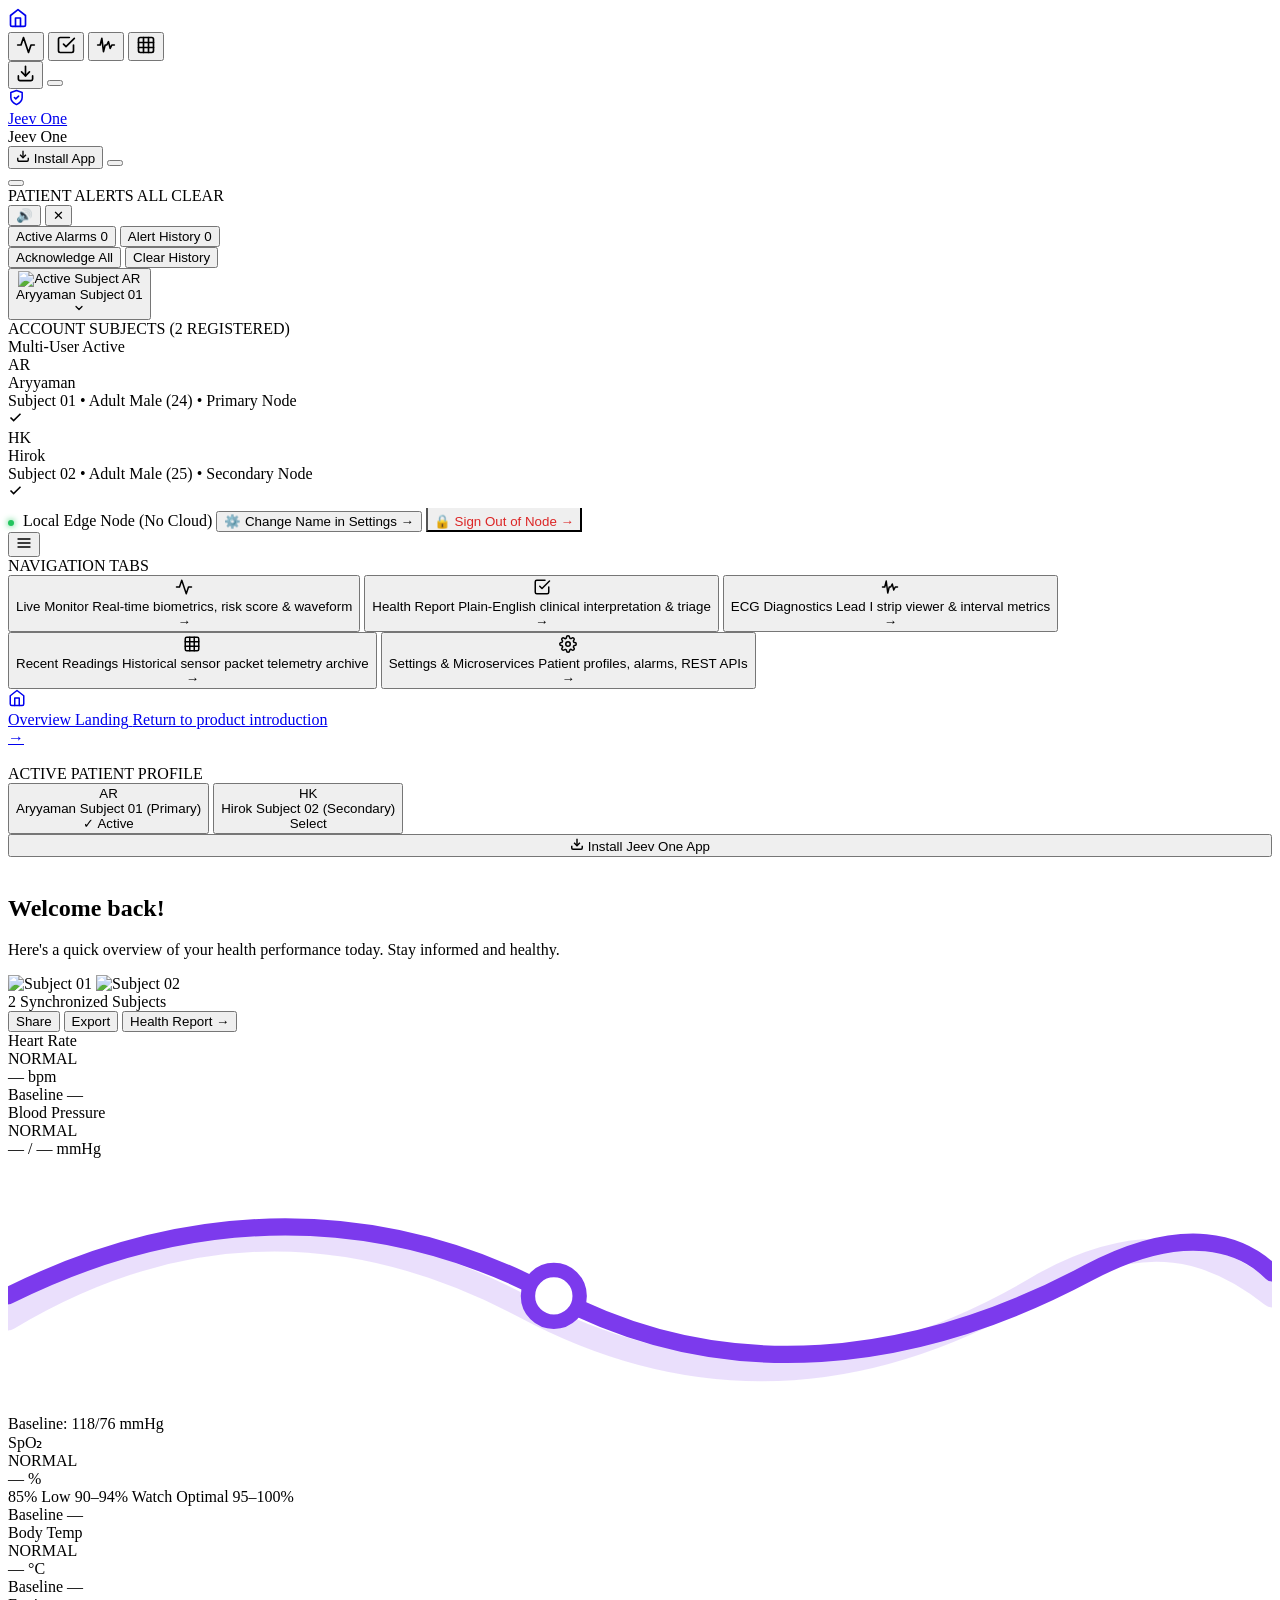
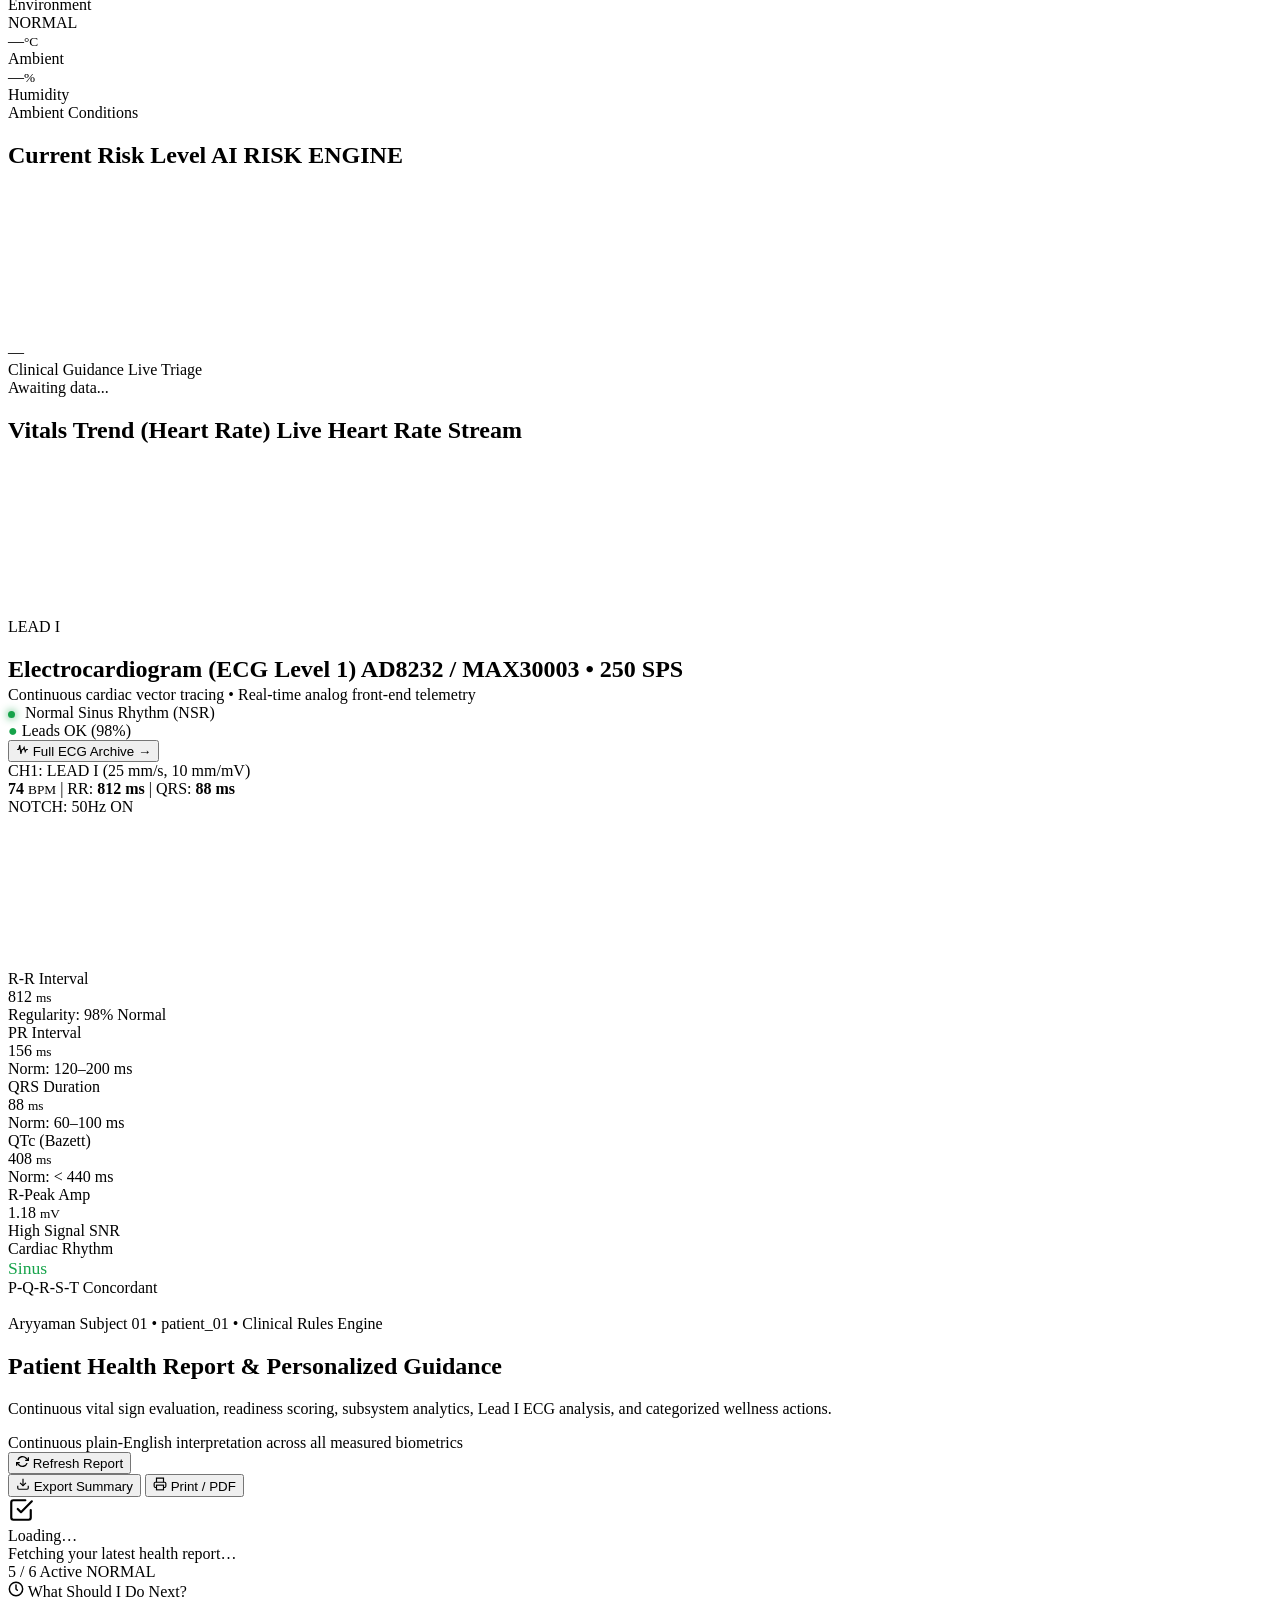
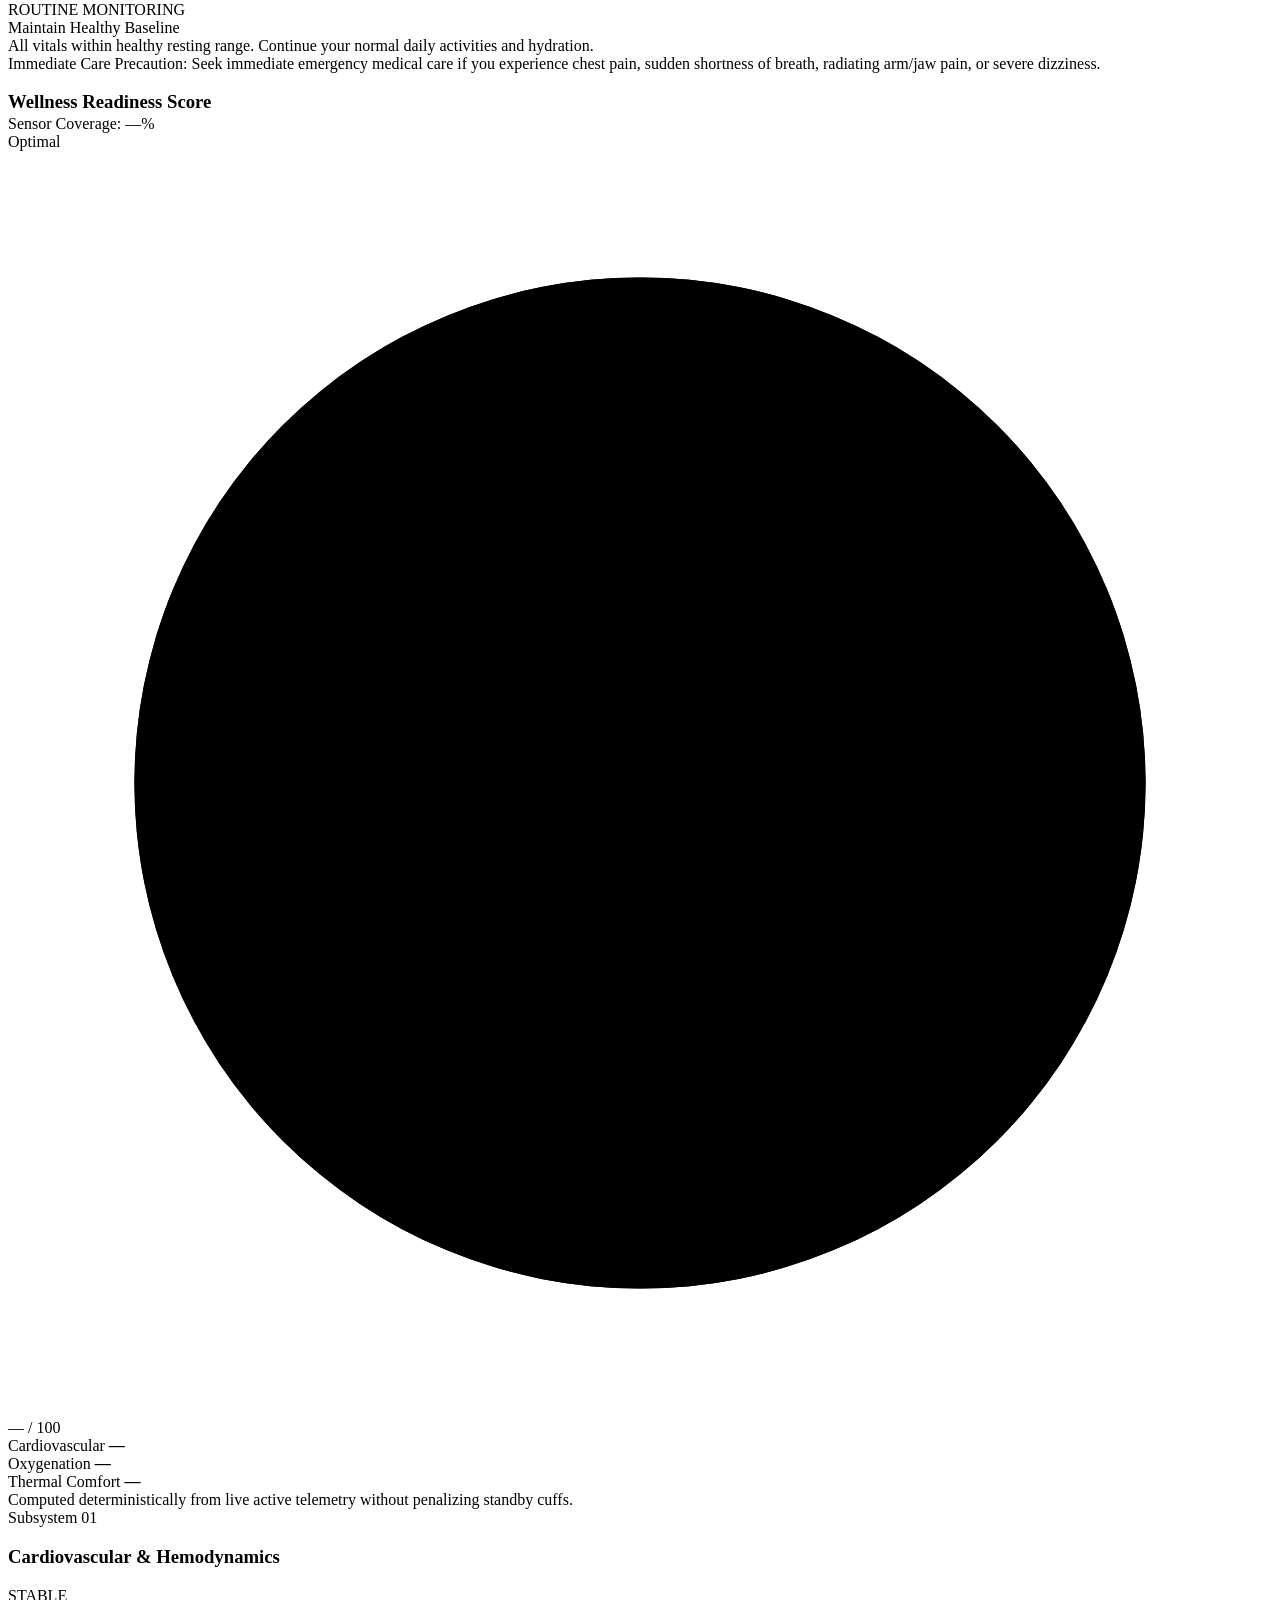
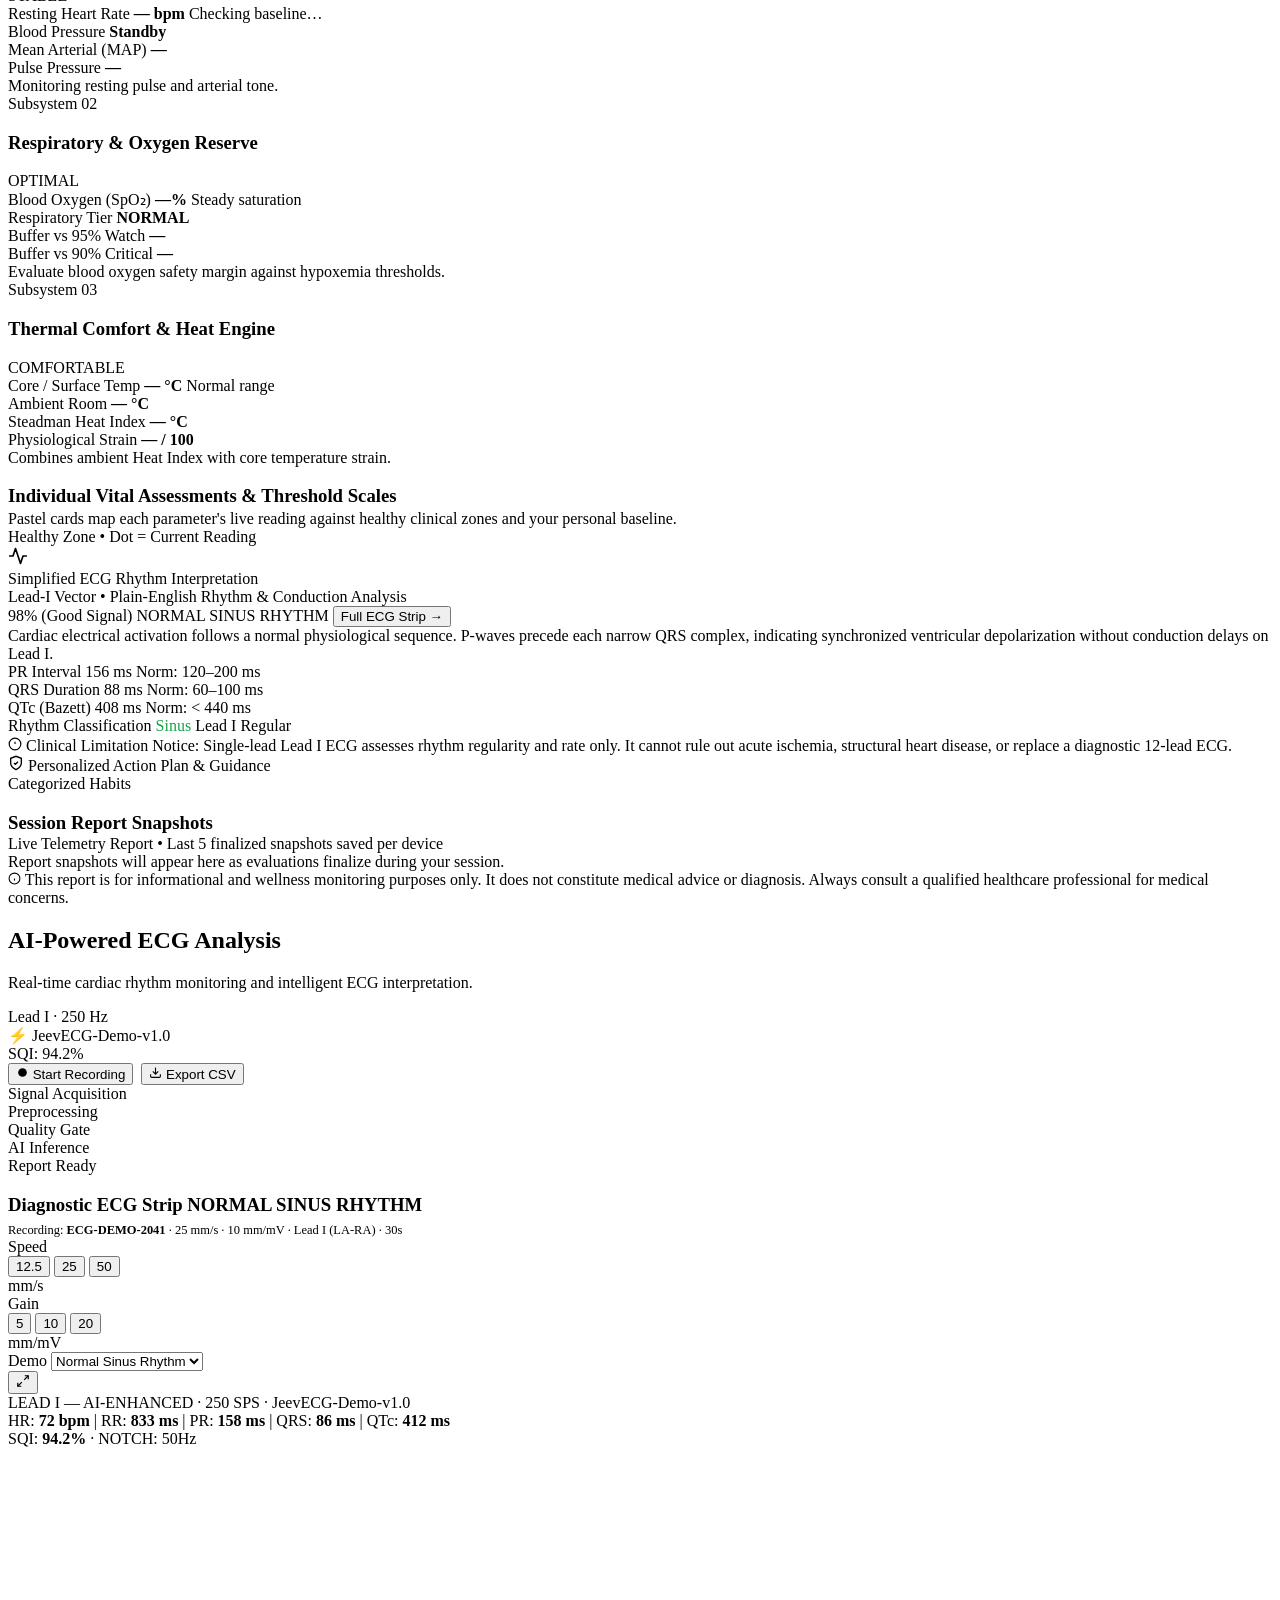
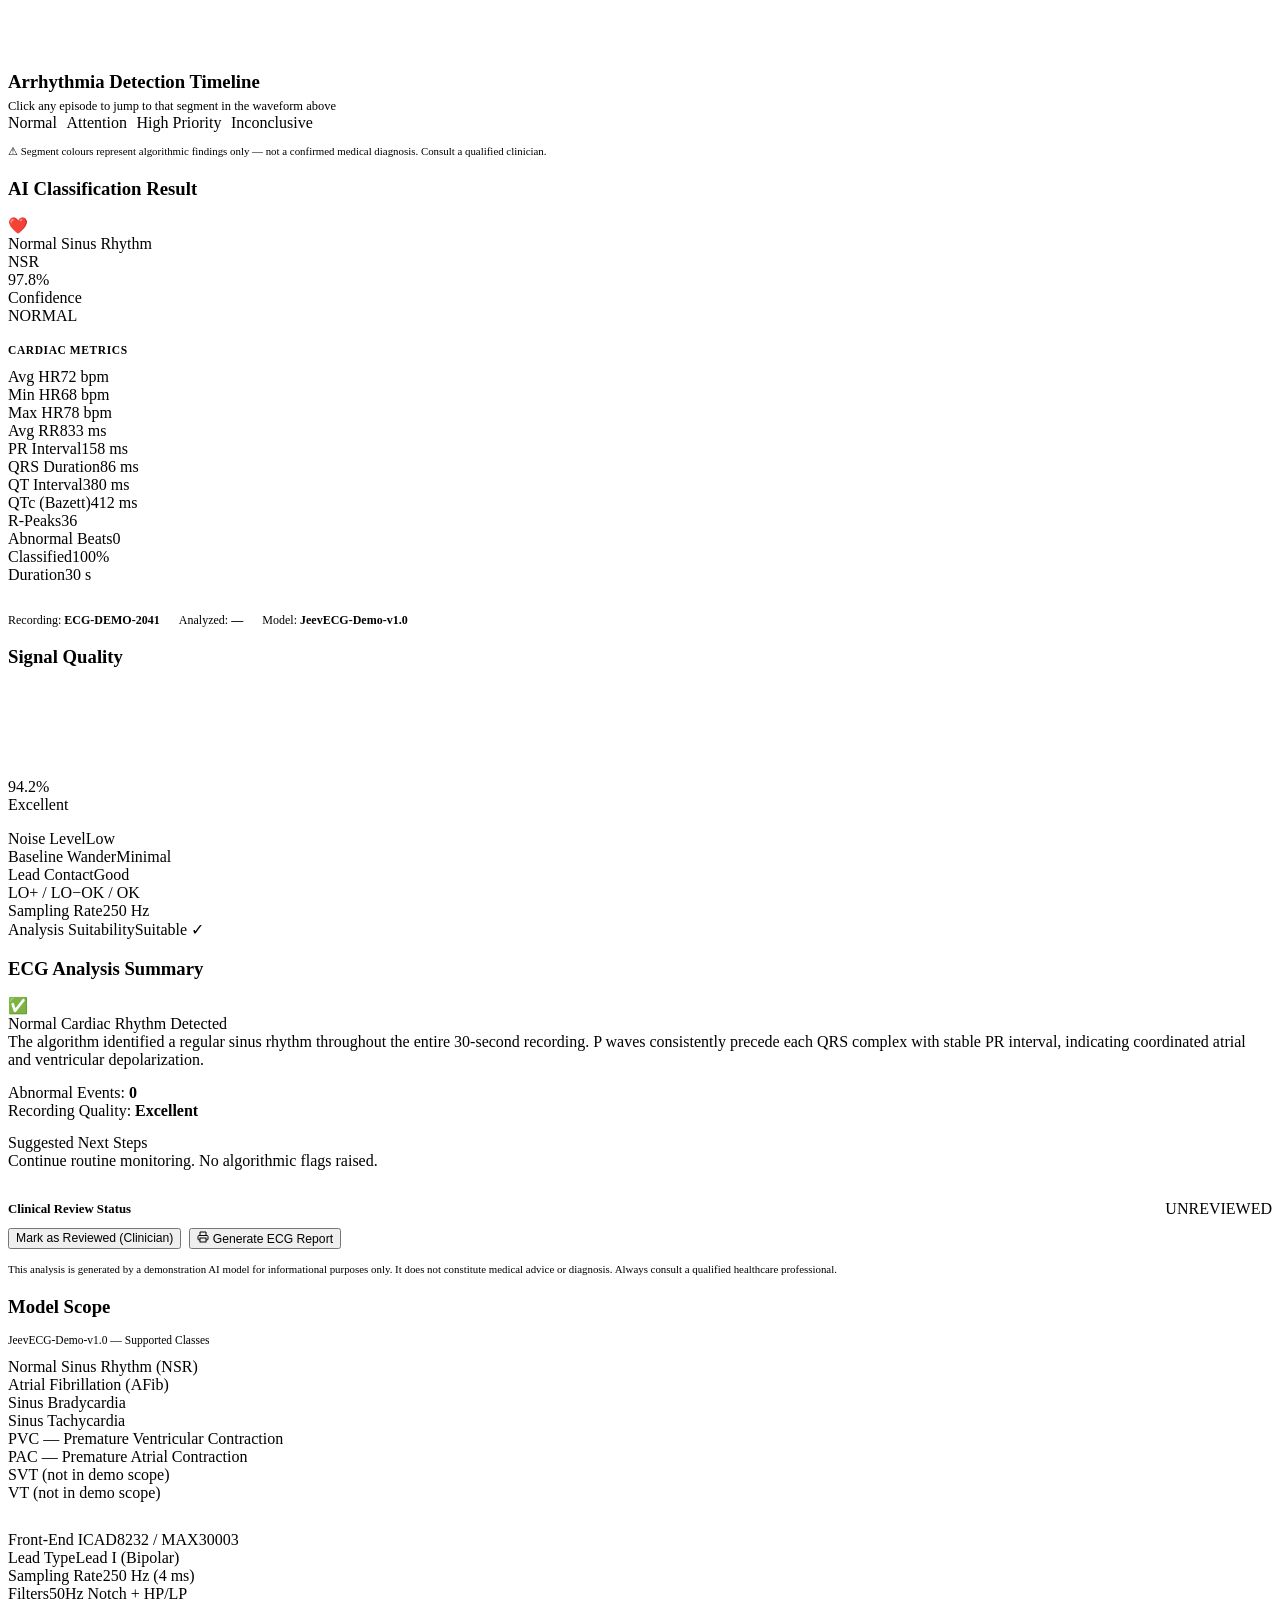
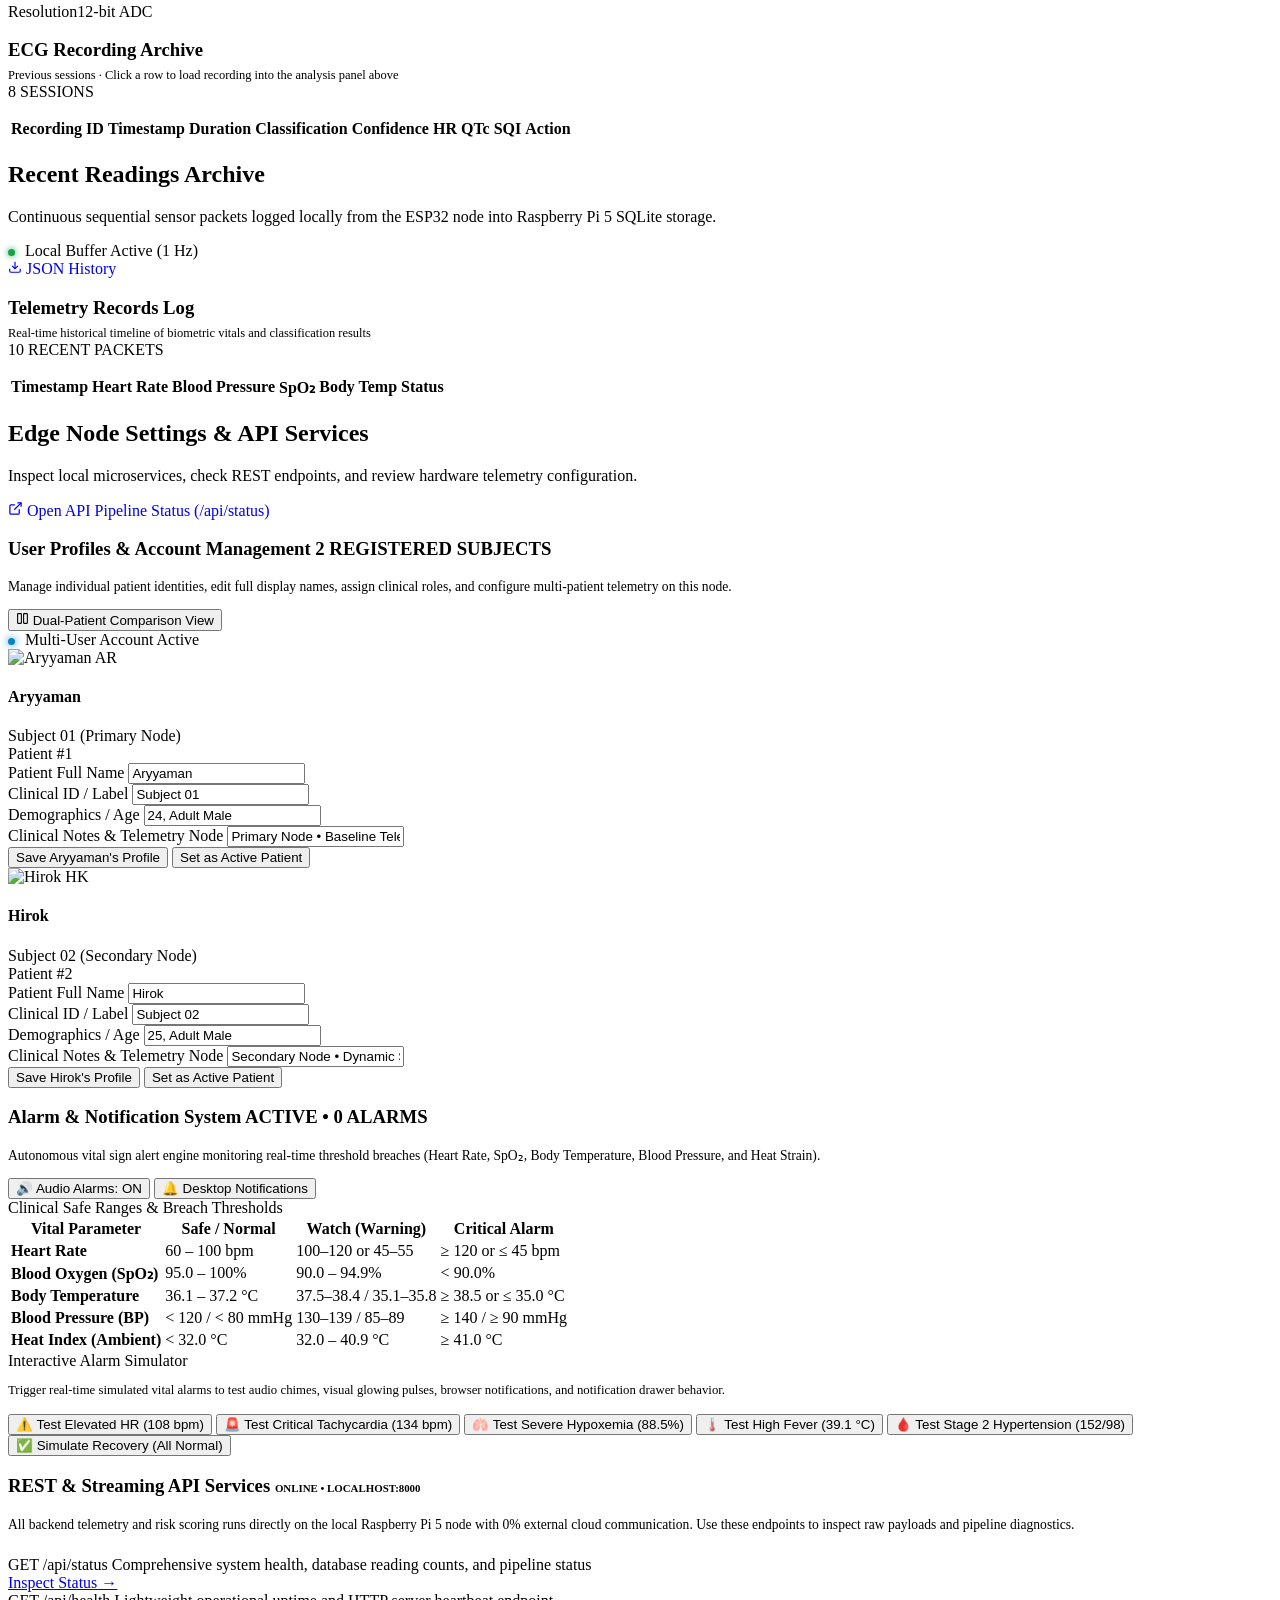
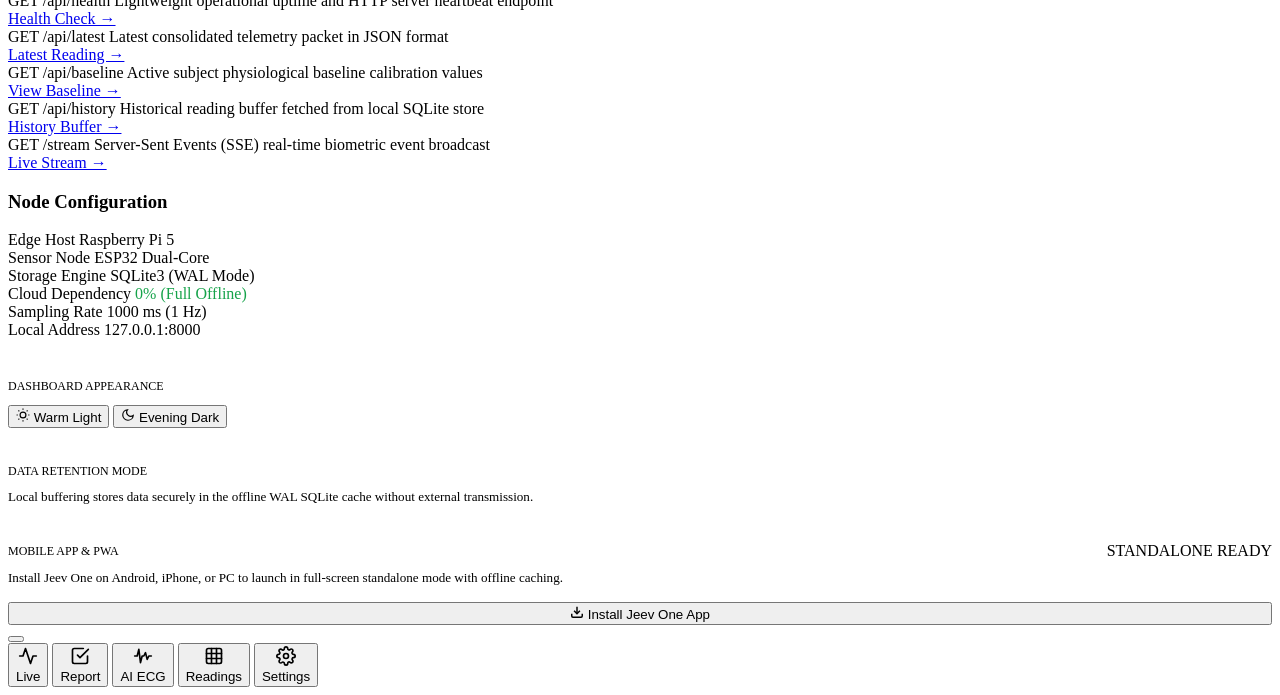
==== commit 180a492a: "feat(mobile-pwa): enhance mobile UX and PWA experience v3.8 - Update manifest.json: brand theme_colo" ====
--- a/dashboard/templates/index.html
+++ b/dashboard/templates/index.html
@@ -2,7 +2,9 @@
 <html lang="en">
 <head>
   <meta charset="UTF-8" />
-  <meta name="viewport" content="width=device-width, initial-scale=1.0" />
+  <meta name="viewport" content="width=device-width, initial-scale=1.0, maximum-scale=5.0, viewport-fit=cover" />
+  <meta name="format-detection" content="telephone=no" />
+  <meta name="apple-touch-fullscreen" content="yes" />
   <title>Jeev One — Live Monitor Dashboard</title>
 
   <!-- Progressive Web App (PWA) Manifest & Meta Tags -->
@@ -21,7 +23,7 @@
   <link rel="preconnect" href="https://fonts.googleapis.com" />
   <link rel="preconnect" href="https://fonts.gstatic.com" crossorigin />
   <link href="https://fonts.googleapis.com/css2?family=Inter:wght@400;500;600;700&family=JetBrains+Mono:wght@400;500;700&family=Plus+Jakarta+Sans:wght@400;500;600;700;800&display=swap" rel="stylesheet" />
-  <link rel="stylesheet" href="/static/css/dashboard.css?v=3.7" />
+  <link rel="stylesheet" href="/static/css/dashboard.css?v=3.8" />
   <script src="https://cdn.jsdelivr.net/npm/chart.js"></script>
   <!-- Default Light-First Colorful Theme; only activate dark if user explicitly chose dark -->
   <script>
@@ -96,6 +98,12 @@
           </div>
 
           <div class="header-meta">
+            <!-- Mobile Install App Action Pill -->
+            <button class="header-install-btn btn-install-pwa" id="header-btn-install-pwa" aria-label="Install App" title="Install Jeev One as PWA">
+              <svg width="14" height="14" viewBox="0 0 24 24" fill="none" stroke="currentColor" stroke-width="2.3"><path d="M21 15v4a2 2 0 0 1-2 2H5a2 2 0 0 1-2-2v-4"/><polyline points="7 10 12 15 17 10"/><line x1="12" y1="15" x2="12" y2="3"/></svg>
+              <span>Install App</span>
+            </button>
+
             <button class="icon-btn theme-toggle-btn" id="theme-toggle-btn" aria-label="Toggle Theme" title="Toggle Dark / Light Theme"><span id="icon-theme"></span></button>
 
             <!-- Notification Center Dropdown Container -->
@@ -1842,6 +1850,23 @@
     </div>
   </div>
 
+  <!-- ══ Floating Mobile PWA Install Banner ═══════════════════════════════════ -->
+  <aside class="mobile-pwa-banner" id="mobile-pwa-banner" aria-label="Install App" style="display: none;">
+    <div class="mobile-pwa-banner-left">
+      <div class="mobile-pwa-banner-icon">
+        <img src="/static/icons/icon-192x192.png" alt="Jeev One" width="28" height="28" />
+      </div>
+      <div class="mobile-pwa-banner-text">
+        <span class="mobile-pwa-banner-title">Install Jeev One App</span>
+        <span class="mobile-pwa-banner-sub">Standalone edge telemetry on your home screen</span>
+      </div>
+    </div>
+    <div class="mobile-pwa-banner-actions">
+      <button type="button" class="btn btn-xs btn-primary btn-install-pwa" id="btn-banner-install">Install</button>
+      <button type="button" class="mobile-pwa-dismiss" id="btn-banner-dismiss" aria-label="Dismiss banner">✕</button>
+    </div>
+  </aside>
+
   <!-- ══ Mobile Bottom Navigation Bar ══════════════════════════════════════════ -->
   <nav class="mobile-bottom-nav" id="mobile-bottom-nav" aria-label="Mobile Navigation Bar">
     <button class="bottom-nav-item active" data-tab="live" aria-label="Live Monitor">
@@ -1856,11 +1881,12 @@
       </div>
       <span class="bottom-nav-label">Report</span>
     </button>
-    <button class="bottom-nav-item" data-tab="ecg" aria-label="ECG Diagnostics">
+    <button class="bottom-nav-item" data-tab="ecg" aria-label="AI ECG Diagnostics">
       <div class="bottom-nav-icon-wrap">
         <svg width="20" height="20" viewBox="0 0 24 24" fill="none" stroke="currentColor" stroke-width="2" stroke-linecap="round" stroke-linejoin="round"><polyline points="2 12 5 12 7 4 9 20 11 12 13 12 15 8 17 16 19 12 22 12"/></svg>
+        <span class="bottom-nav-pulse-dot"></span>
       </div>
-      <span class="bottom-nav-label">ECG</span>
+      <span class="bottom-nav-label">AI ECG</span>
     </button>
     <button class="bottom-nav-item" data-tab="readings" aria-label="Recent Readings">
       <div class="bottom-nav-icon-wrap">
@@ -1880,6 +1906,6 @@
   <script src="https://www.gstatic.com/firebasejs/10.12.0/firebase-app-compat.js"></script>
   <script src="https://www.gstatic.com/firebasejs/10.12.0/firebase-firestore-compat.js"></script>
   <script src="/static/js/icons.js"></script>
-  <script src="/static/js/dashboard.js?v=3.7"></script>
+  <script src="/static/js/dashboard.js?v=3.8"></script>
 </body>
 </html>
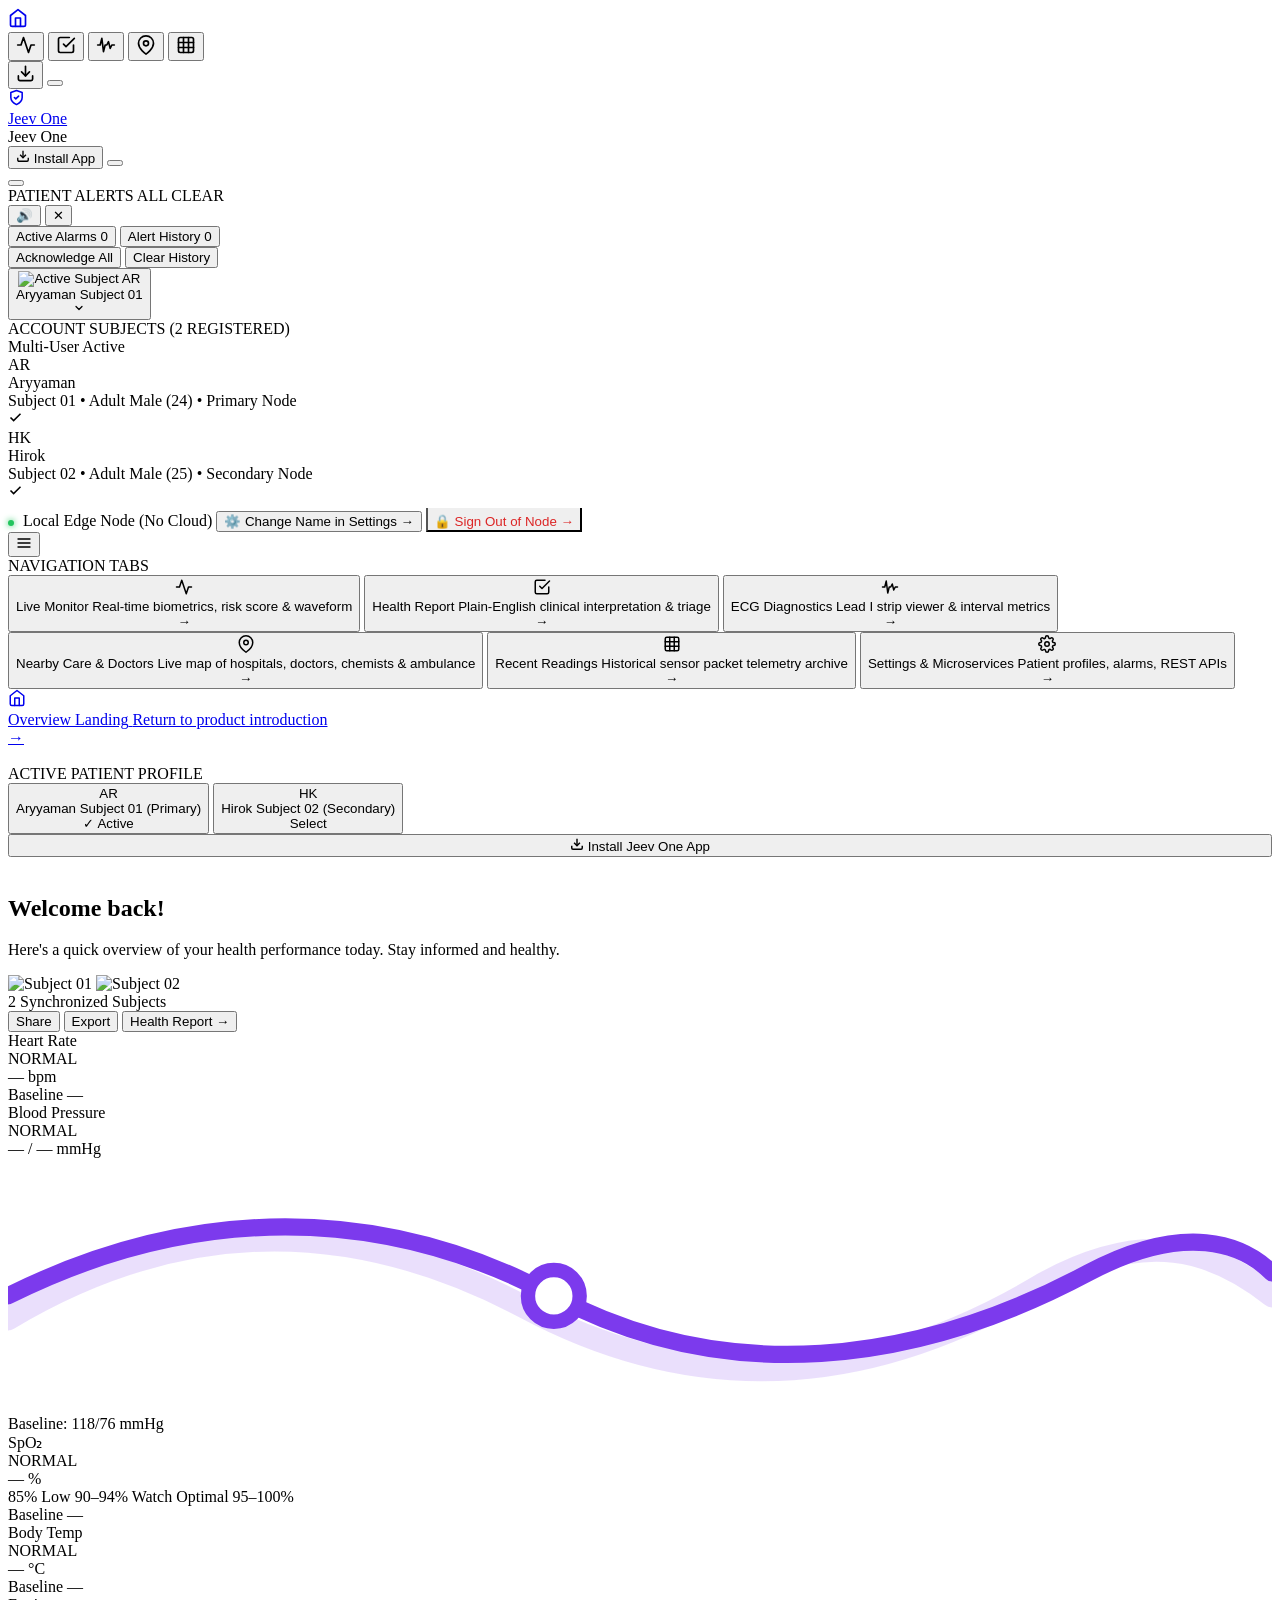
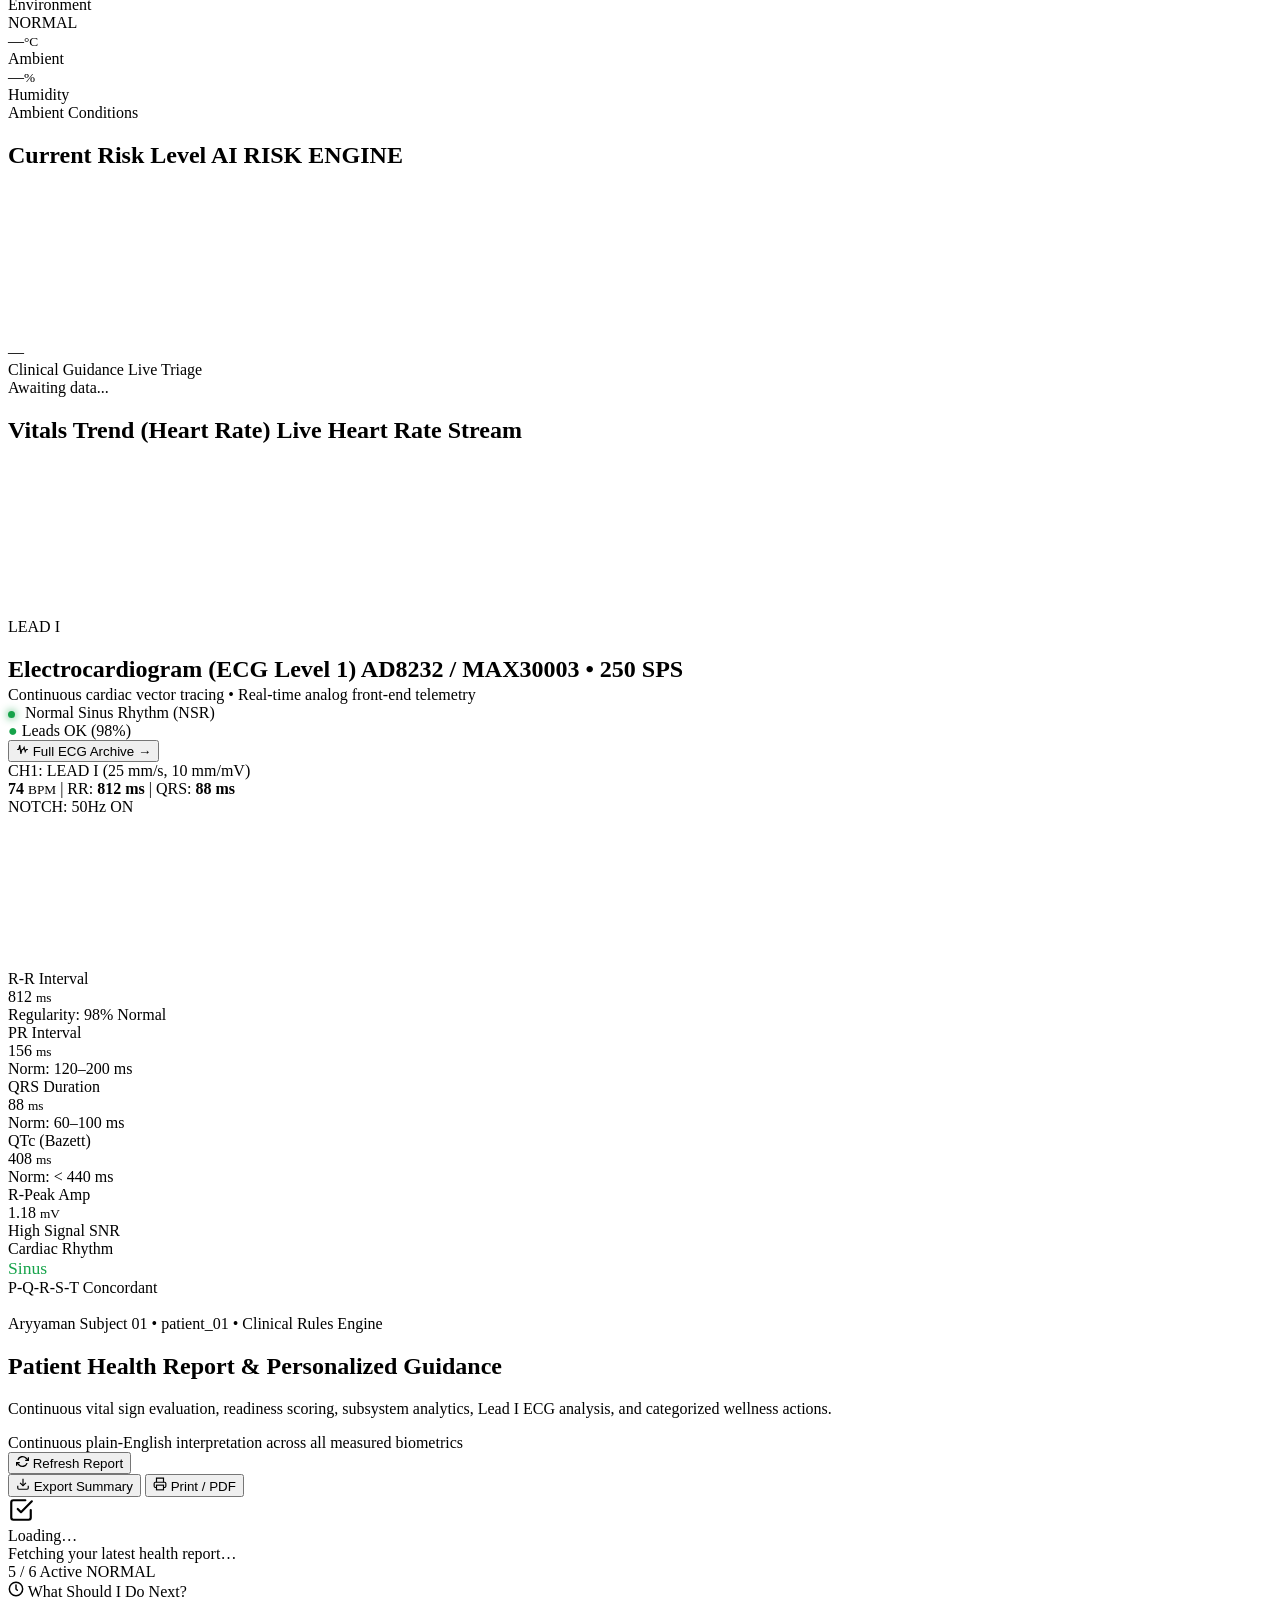
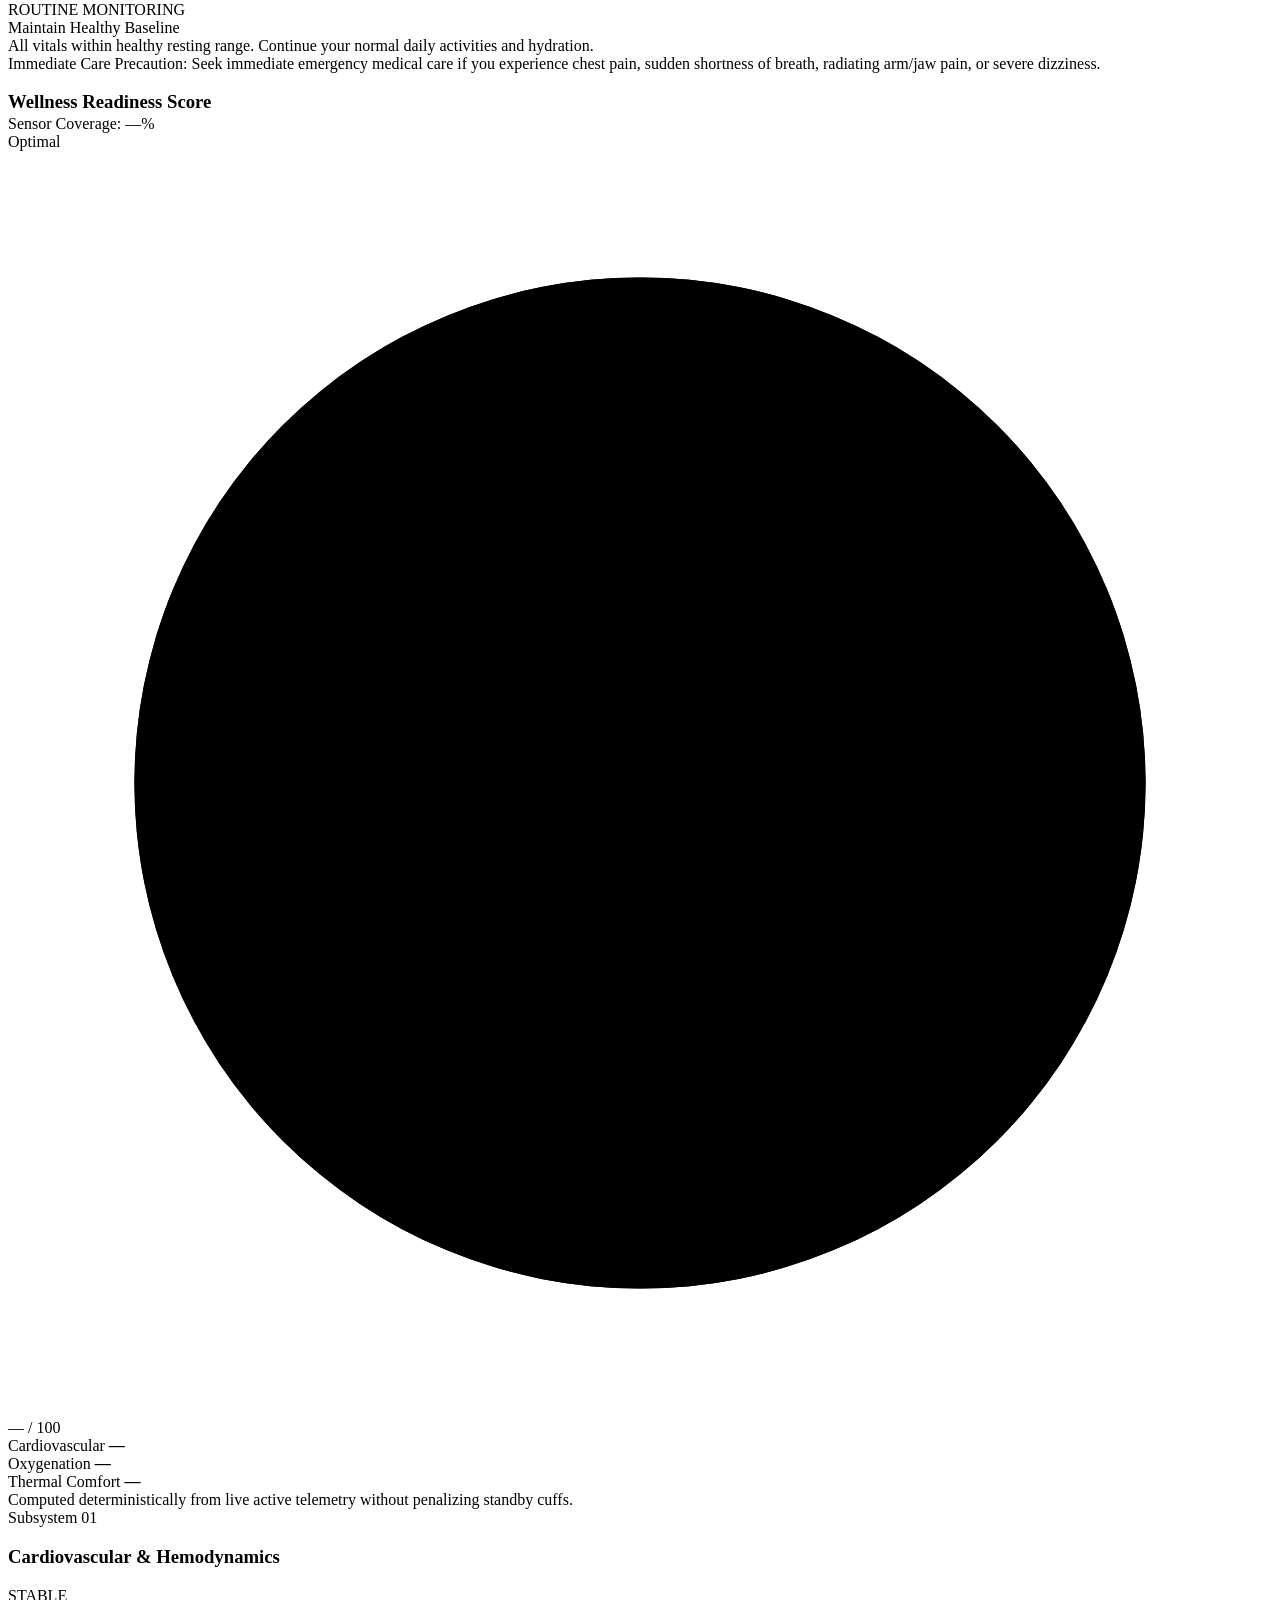
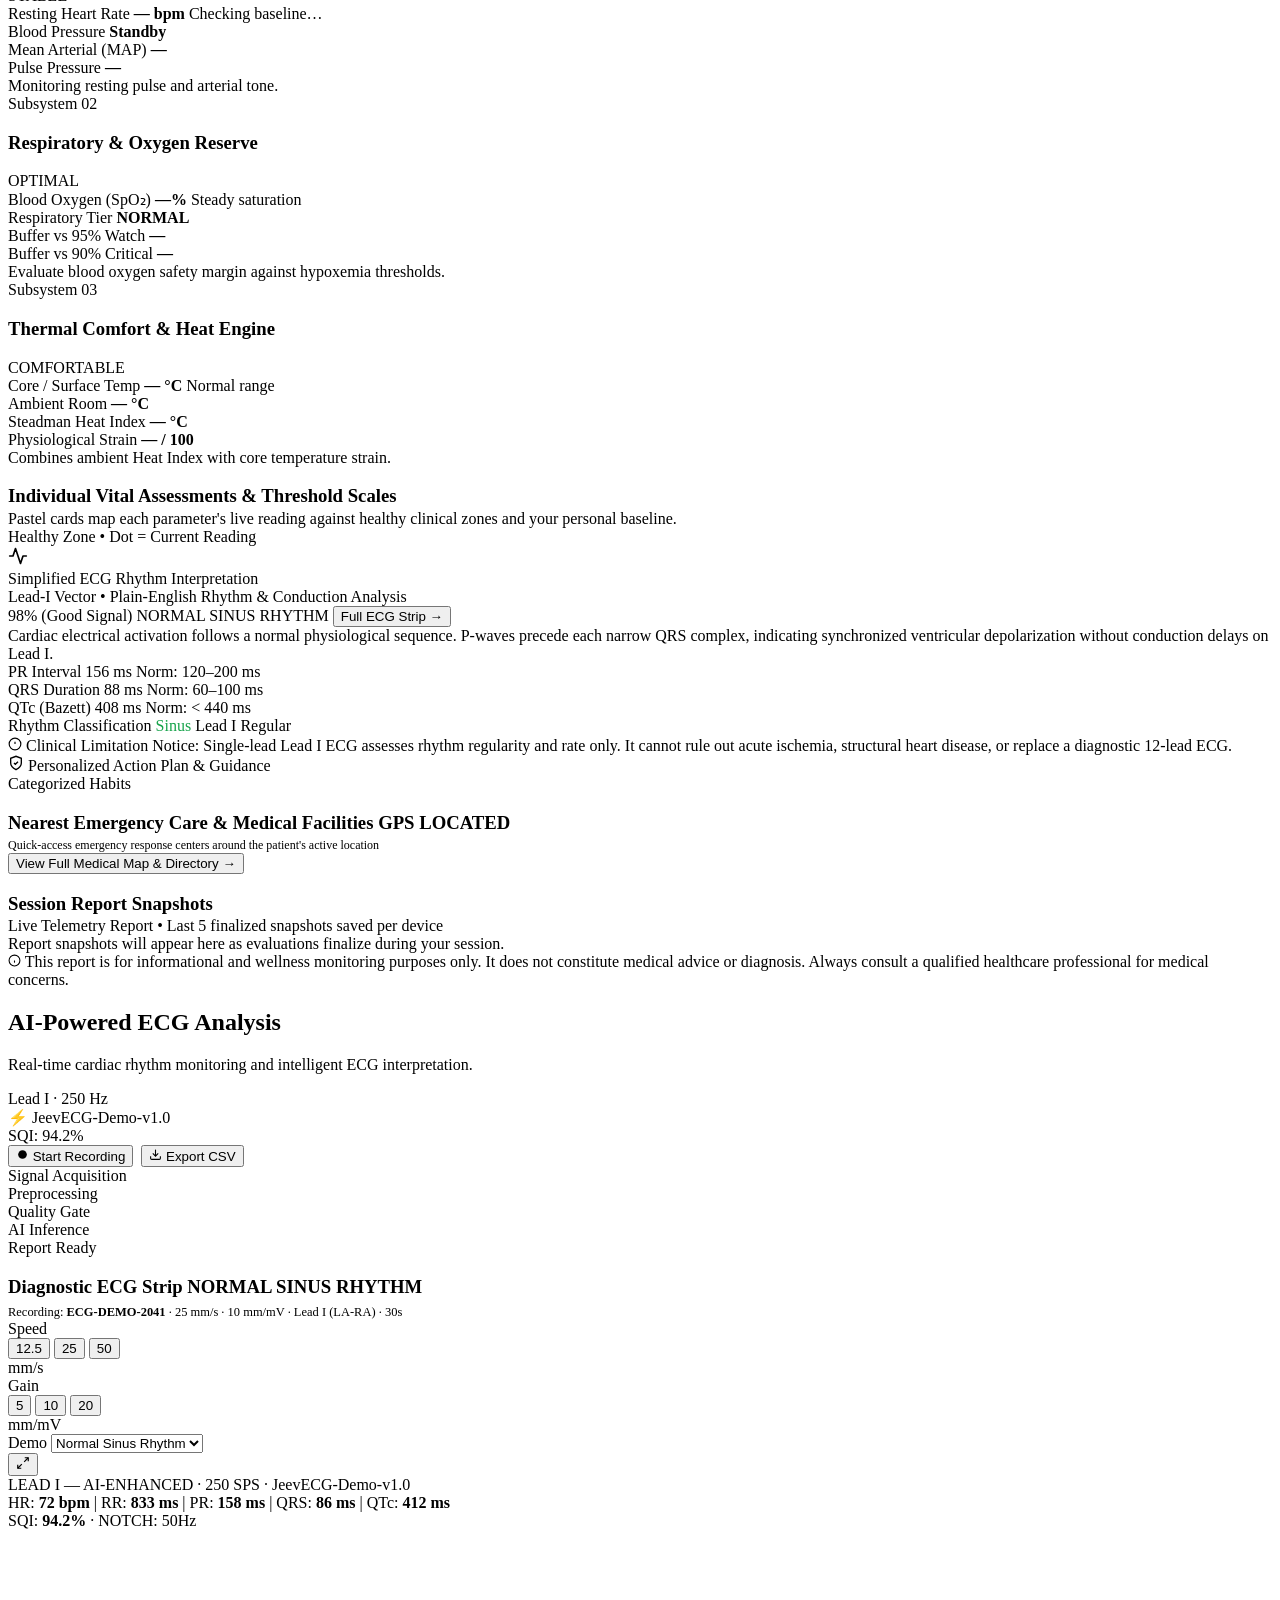
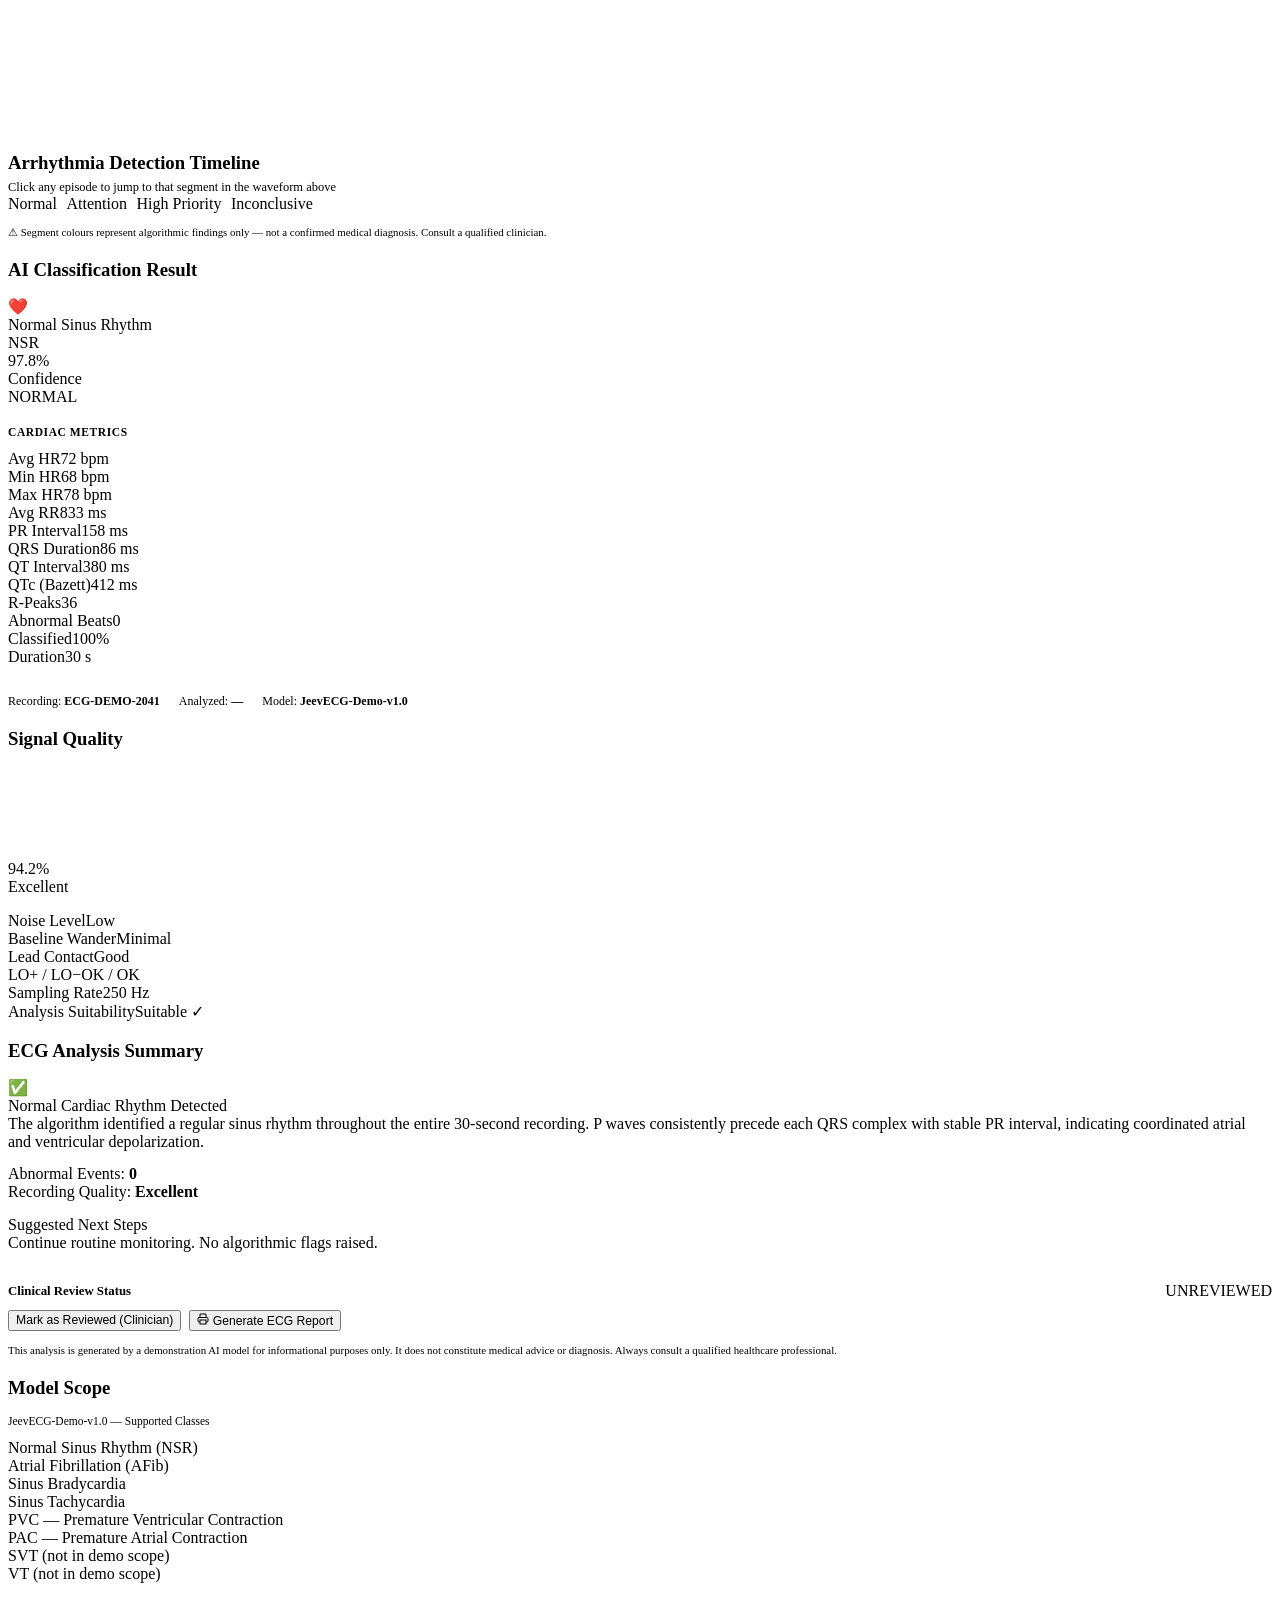
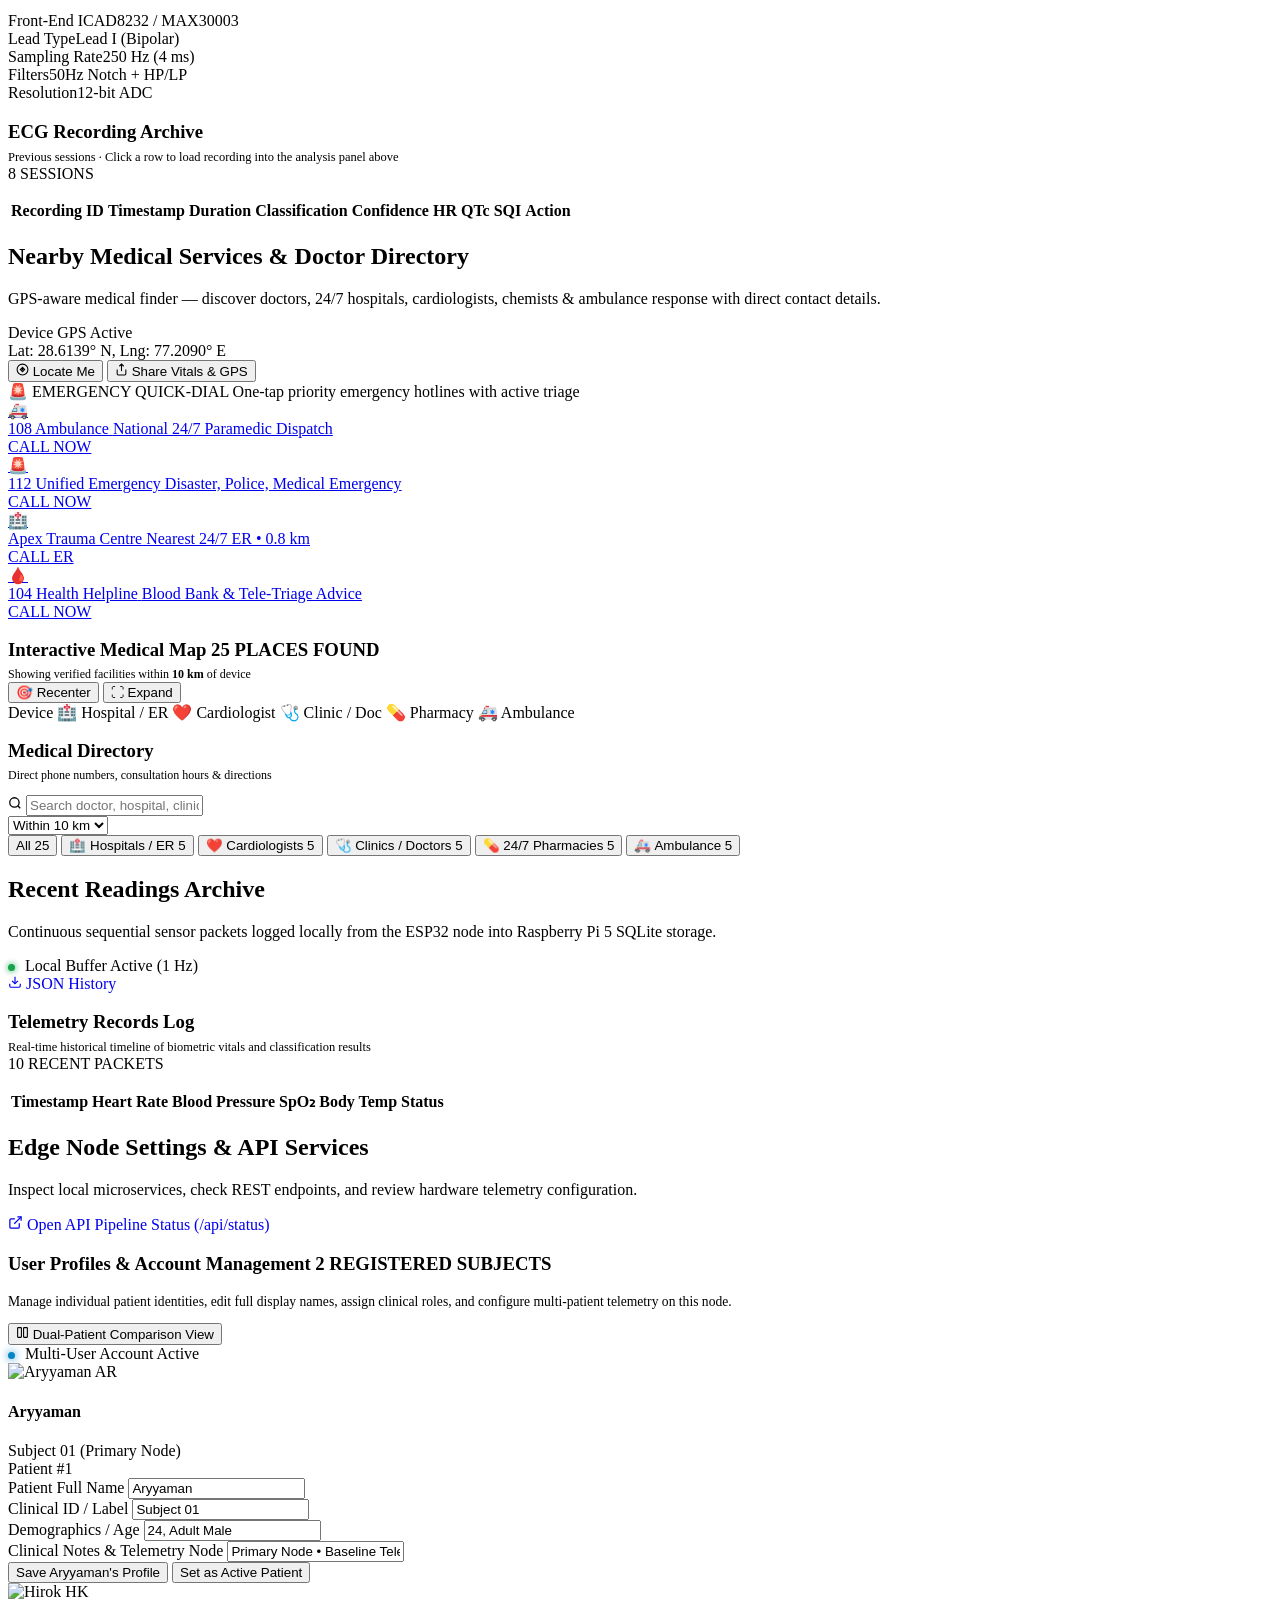
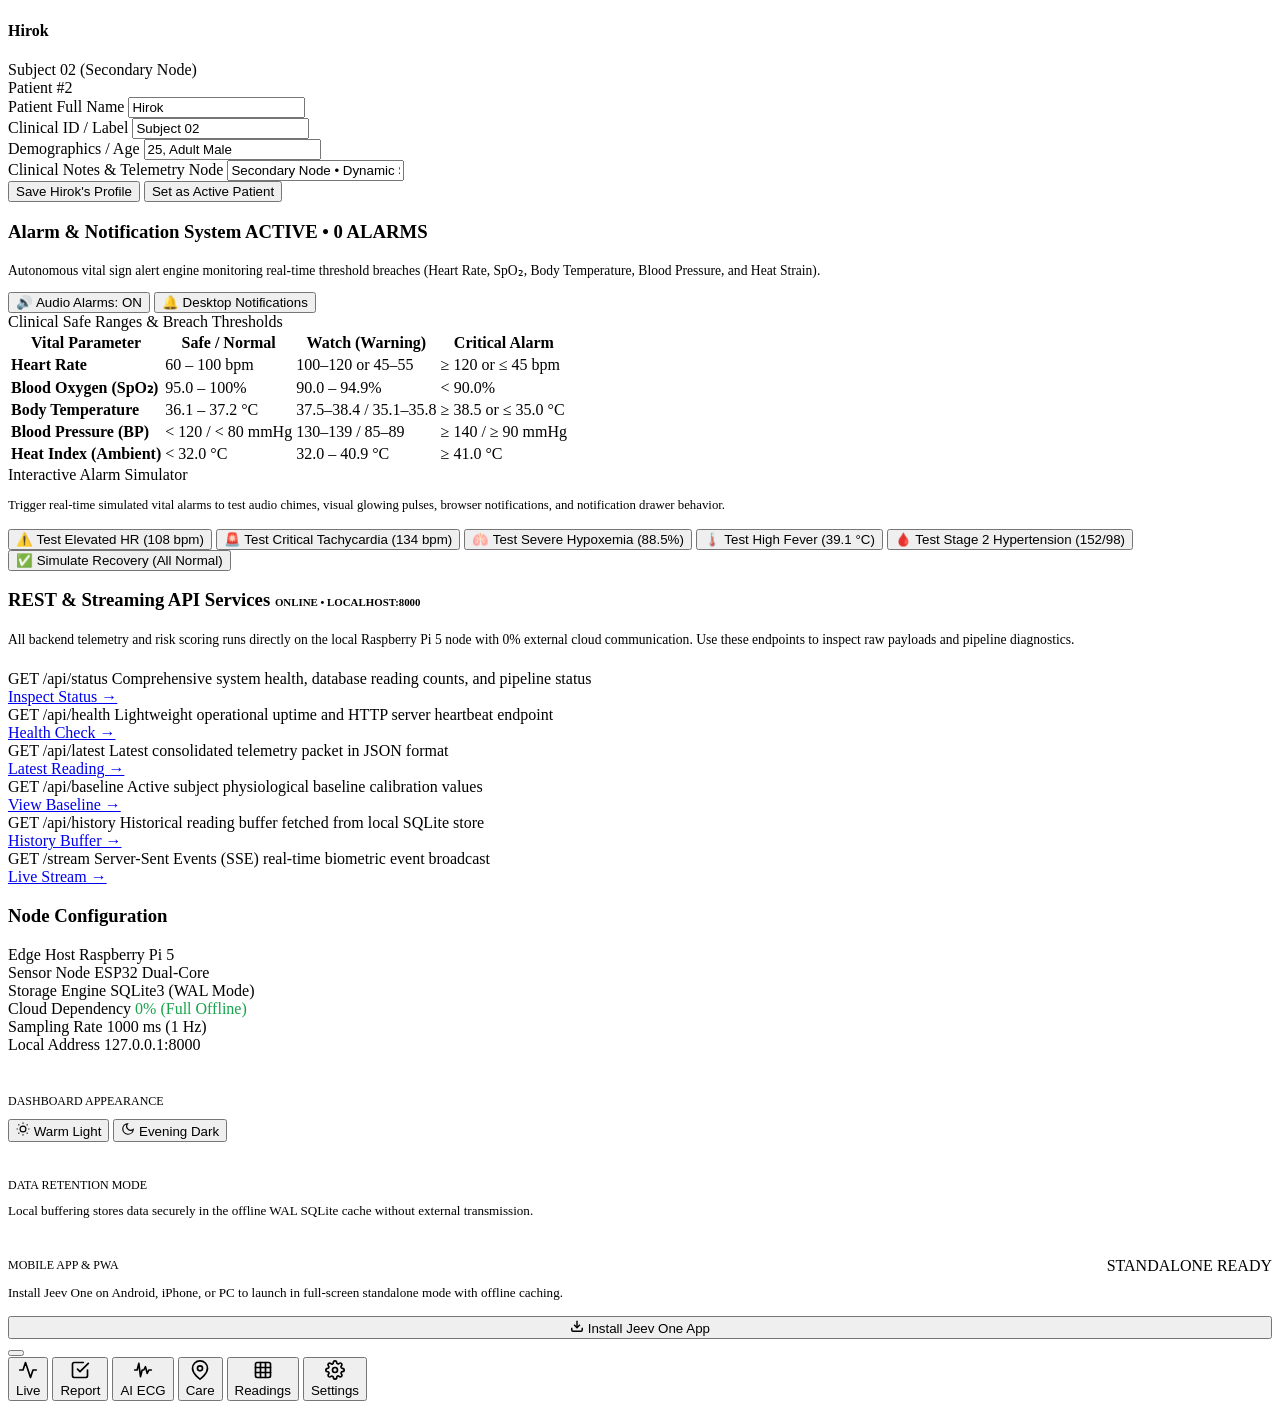
==== commit ae25b858: "feat(care): implement Leaflet.js Nearby Medical Care & Doctor Directory v3.9 - Add app/api/care_rout" ====
--- a/dashboard/templates/index.html
+++ b/dashboard/templates/index.html
@@ -23,8 +23,12 @@
   <link rel="preconnect" href="https://fonts.googleapis.com" />
   <link rel="preconnect" href="https://fonts.gstatic.com" crossorigin />
   <link href="https://fonts.googleapis.com/css2?family=Inter:wght@400;500;600;700&family=JetBrains+Mono:wght@400;500;700&family=Plus+Jakarta+Sans:wght@400;500;600;700;800&display=swap" rel="stylesheet" />
-  <link rel="stylesheet" href="/static/css/dashboard.css?v=3.8" />
+  <link rel="stylesheet" href="/static/css/dashboard.css?v=3.9" />
   <script src="https://cdn.jsdelivr.net/npm/chart.js"></script>
+
+  <!-- Leaflet.js Mapping Library & OpenStreetMap / CartoDB Stylesheet -->
+  <link rel="stylesheet" href="https://unpkg.com/leaflet@1.9.4/dist/leaflet.css" integrity="sha256-p4NxAoJBhIIN+hmNHrzRCf9tD/miZyoHS5obTRR9BMY=" crossorigin="" />
+  <script src="https://unpkg.com/leaflet@1.9.4/dist/leaflet.js" integrity="sha256-20nQCchB9co0qIjJZRGuk2/Z9VM+kNiyxNV1lvTlZBo=" crossorigin=""></script>
   <!-- Default Light-First Colorful Theme; only activate dark if user explicitly chose dark -->
   <script>
     (function() {
@@ -60,6 +64,9 @@
         <button type="button" class="rail-nav-btn" data-tab="ecg" id="rail-tab-ecg" data-tooltip="ECG Diagnostics" aria-label="ECG Diagnostics">
           <svg width="20" height="20" viewBox="0 0 24 24" fill="none" stroke="currentColor" stroke-width="2" stroke-linecap="round" stroke-linejoin="round"><polyline points="2 12 5 12 7 4 9 20 11 12 13 12 15 8 17 16 19 12 22 12"/></svg>
         </button>
+        <button type="button" class="rail-nav-btn" data-tab="care" id="rail-tab-care" data-tooltip="Nearby Medical Services" aria-label="Nearby Medical Services">
+          <svg width="20" height="20" viewBox="0 0 24 24" fill="none" stroke="currentColor" stroke-width="2" stroke-linecap="round" stroke-linejoin="round"><path d="M21 10c0 7-9 13-9 13s-9-6-9-13a9 9 0 0 1 18 0z"/><circle cx="12" cy="10" r="3"/></svg>
+        </button>
         <button type="button" class="rail-nav-btn" data-tab="readings" id="rail-tab-readings" data-tooltip="Recent Readings" aria-label="Recent Readings">
           <svg width="20" height="20" viewBox="0 0 24 24" fill="none" stroke="currentColor" stroke-width="2" stroke-linecap="round" stroke-linejoin="round"><rect x="3" y="3" width="18" height="18" rx="2"/><path d="M3 9h18M3 15h18M9 3v18M15 3v18"/></svg>
         </button>
@@ -265,6 +272,16 @@
                 </div>
                 <span class="mob-tab-arrow">→</span>
               </button>
+              <button class="mobile-nav-tab-btn" data-tab="care">
+                <div class="mob-tab-icon">
+                  <svg width="18" height="18" viewBox="0 0 24 24" fill="none" stroke="currentColor" stroke-width="2" stroke-linecap="round" stroke-linejoin="round"><path d="M21 10c0 7-9 13-9 13s-9-6-9-13a9 9 0 0 1 18 0z"/><circle cx="12" cy="10" r="3"/></svg>
+                </div>
+                <div class="mobile-nav-tab-text">
+                  <span class="mobile-nav-tab-title">Nearby Care &amp; Doctors</span>
+                  <span class="mobile-nav-tab-sub">Live map of hospitals, doctors, chemists &amp; ambulance</span>
+                </div>
+                <span class="mob-tab-arrow">→</span>
+              </button>
               <button class="mobile-nav-tab-btn" data-tab="readings">
                 <div class="mob-tab-icon">
                   <svg width="18" height="18" viewBox="0 0 24 24" fill="none" stroke="currentColor" stroke-width="2" stroke-linecap="round" stroke-linejoin="round"><rect x="3" y="3" width="18" height="18" rx="2"/><path d="M3 9h18M3 15h18M9 3v18M15 3v18"/></svg>
@@ -925,6 +942,27 @@
               <span class="report-tips-tag">Categorized Habits</span>
             </div>
             <ul class="report-tips-list" id="report-tips-list"></ul>
+          </section>
+
+          <!-- Row 5.5: Nearby Emergency Care & Doctor Quick Card -->
+          <section class="card col-full report-care-quick-card" id="report-care-quick-card">
+            <div class="table-card-header" style="margin-bottom:0.6rem;">
+              <div>
+                <h3 class="card-title" style="margin-bottom:0.12rem;">
+                  <span>Nearest Emergency Care &amp; Medical Facilities</span>
+                  <span class="status-badge normal">GPS LOCATED</span>
+                </h3>
+                <span style="font-size:0.75rem;color:var(--text-muted);">
+                  Quick-access emergency response centers around the patient's active location
+                </span>
+              </div>
+              <button type="button" class="btn btn-sm btn-primary" data-tab="care" id="btn-report-jump-care">
+                <span>View Full Medical Map &amp; Directory →</span>
+              </button>
+            </div>
+            <div class="report-care-quick-grid" id="report-care-quick-grid">
+              <!-- Populated by JS -->
+            </div>
           </section>
 
           <!-- Row 6: Session Report Snapshots & Medical Disclaimer -->
@@ -1266,6 +1304,184 @@
                 </tbody>
               </table>
             </div>
+          </section>
+
+        </main>
+      </div>
+
+      <!-- ══ Tab: Nearby Medical Care & Doctor Directory (#tab-care) ══════════════════ -->
+      <div class="tab-pane" id="tab-care">
+        <main class="main-grid">
+
+          <!-- ── Care Studio Hero Banner ─────────────────────────────────────────── -->
+          <section class="welcome-section care-hero-banner col-full">
+            <div class="welcome-text">
+              <h2>Nearby Medical Services &amp; Doctor Directory</h2>
+              <p>GPS-aware medical finder — discover doctors, 24/7 hospitals, cardiologists, chemists &amp; ambulance response with direct contact details.</p>
+            </div>
+            <div class="welcome-actions care-hero-actions">
+              <div class="care-gps-cluster" id="care-gps-cluster">
+                <div class="care-status-chip">
+                  <span class="status-pulse-dot care-pulse-green"></span>
+                  <span id="care-gps-status-label">Device GPS Active</span>
+                </div>
+                <div class="care-coords-chip" id="care-coords-chip">
+                  <span id="care-coords-label">Lat: 28.6139° N, Lng: 77.2090° E</span>
+                </div>
+              </div>
+              <div class="care-hero-btns">
+                <button type="button" class="btn btn-secondary" id="btn-care-locate-me" onclick="refreshDeviceLocation()">
+                  <svg width="13" height="13" viewBox="0 0 24 24" fill="none" stroke="currentColor" stroke-width="2"><circle cx="12" cy="12" r="10"/><polygon points="12 8 8 12 12 16 16 12 12 8"/><circle cx="12" cy="12" r="1"/></svg>
+                  <span>Locate Me</span>
+                </button>
+                <button type="button" class="btn btn-primary" id="btn-care-share-sos" onclick="shareEmergencyLocationVitals()">
+                  <svg width="13" height="13" viewBox="0 0 24 24" fill="none" stroke="currentColor" stroke-width="2"><path d="M4 12v8a2 2 0 0 0 2 2h12a2 2 0 0 0 2-2v-8"/><polyline points="16 6 12 2 8 6"/><line x1="12" y1="2" x2="12" y2="15"/></svg>
+                  <span>Share Vitals &amp; GPS</span>
+                </button>
+              </div>
+            </div>
+          </section>
+
+          <!-- ── Emergency SOS Quick-Dial Bar ───────────────────────────────────── -->
+          <section class="card col-full care-sos-card" id="care-sos-card">
+            <div class="care-sos-header">
+              <span class="care-sos-badge">🚨 EMERGENCY QUICK-DIAL</span>
+              <span class="care-sos-sub">One-tap priority emergency hotlines with active triage</span>
+            </div>
+            <div class="care-sos-grid" id="care-sos-grid">
+              <a href="tel:108" class="care-sos-btn sos-red">
+                <div class="care-sos-icon">🚑</div>
+                <div class="care-sos-info">
+                  <span class="care-sos-title">108 Ambulance</span>
+                  <span class="care-sos-desc">National 24/7 Paramedic Dispatch</span>
+                </div>
+                <span class="care-sos-call-pill">CALL NOW</span>
+              </a>
+              <a href="tel:112" class="care-sos-btn sos-amber">
+                <div class="care-sos-icon">🚨</div>
+                <div class="care-sos-info">
+                  <span class="care-sos-title">112 Unified Emergency</span>
+                  <span class="care-sos-desc">Disaster, Police, Medical Emergency</span>
+                </div>
+                <span class="care-sos-call-pill">CALL NOW</span>
+              </a>
+              <a href="tel:+911126588500" class="care-sos-btn sos-purple" id="btn-sos-nearest-hosp">
+                <div class="care-sos-icon">🏥</div>
+                <div class="care-sos-info">
+                  <span class="care-sos-title" id="sos-hosp-name">Apex Trauma Centre</span>
+                  <span class="care-sos-desc" id="sos-hosp-dist">Nearest 24/7 ER • 0.8 km</span>
+                </div>
+                <span class="care-sos-call-pill">CALL ER</span>
+              </a>
+              <a href="tel:104" class="care-sos-btn sos-blue">
+                <div class="care-sos-icon">🩸</div>
+                <div class="care-sos-info">
+                  <span class="care-sos-title">104 Health Helpline</span>
+                  <span class="care-sos-desc">Blood Bank &amp; Tele-Triage Advice</span>
+                </div>
+                <span class="care-sos-call-pill">CALL NOW</span>
+              </a>
+            </div>
+          </section>
+
+          <!-- ── Care Studio Main 2-Column Grid ─────────────────────────────────── -->
+          <section class="col-full care-studio-grid">
+
+            <!-- Left Column: Leaflet Interactive Map -->
+            <div class="card care-map-card">
+              <div class="table-card-header">
+                <div>
+                  <h3 class="card-title" style="margin-bottom:0.15rem;">
+                    <span>Interactive Medical Map</span>
+                    <span class="status-badge normal" id="care-map-status-badge">25 PLACES FOUND</span>
+                  </h3>
+                  <span style="font-size:0.75rem;color:var(--text-muted);" id="care-map-meta">
+                    Showing verified facilities within <strong id="care-meta-radius">10 km</strong> of device
+                  </span>
+                </div>
+                <div class="care-map-tools">
+                  <button type="button" class="btn btn-xs btn-secondary" onclick="recenterMapOnDevice()" title="Recenter Map on Device">
+                    🎯 Recenter
+                  </button>
+                  <button type="button" class="btn btn-xs btn-secondary" onclick="toggleMapFullscreen()" title="Full Screen Map">
+                    ⛶ Expand
+                  </button>
+                </div>
+              </div>
+
+              <div class="care-map-wrapper" id="care-map-wrapper">
+                <div id="care-leaflet-map"></div>
+                <div class="care-map-legend" id="care-map-legend">
+                  <span class="legend-chip legend-device"><span class="dot-device"></span> Device</span>
+                  <span class="legend-chip legend-hosp">🏥 Hospital / ER</span>
+                  <span class="legend-chip legend-cardio">❤️ Cardiologist</span>
+                  <span class="legend-chip legend-doc">🩺 Clinic / Doc</span>
+                  <span class="legend-chip legend-pharm">💊 Pharmacy</span>
+                  <span class="legend-chip legend-amb">🚑 Ambulance</span>
+                </div>
+              </div>
+            </div>
+
+            <!-- Right Column: Searchable Directory Panel -->
+            <div class="card care-directory-card">
+              <div class="table-card-header" style="margin-bottom:0.75rem;">
+                <div>
+                  <h3 class="card-title" style="margin-bottom:0.15rem;">Medical Directory</h3>
+                  <span style="font-size:0.75rem;color:var(--text-muted);">Direct phone numbers, consultation hours &amp; directions</span>
+                </div>
+              </div>
+
+              <!-- Search and Radius Toolbar -->
+              <div class="care-filter-toolbar">
+                <div class="care-search-box">
+                  <svg width="14" height="14" viewBox="0 0 24 24" fill="none" stroke="currentColor" stroke-width="2.2"><circle cx="11" cy="11" r="8"/><line x1="21" y1="21" x2="16.65" y2="16.65"/></svg>
+                  <input type="text" id="care-search-input" placeholder="Search doctor, hospital, clinic, pharmacy..." oninput="onCareSearchInput(this.value)" />
+                  <button type="button" id="btn-care-clear-search" onclick="clearCareSearch()" style="display:none;">✕</button>
+                </div>
+                <div class="care-radius-select-wrap">
+                  <select id="care-radius-select" onchange="onCareRadiusChange(this.value)">
+                    <option value="2">Within 2 km</option>
+                    <option value="5">Within 5 km</option>
+                    <option value="10" selected>Within 10 km</option>
+                    <option value="25">Within 25 km</option>
+                  </select>
+                </div>
+              </div>
+
+              <!-- Category Filter Tabs -->
+              <div class="care-category-tabs" id="care-category-tabs">
+                <button type="button" class="care-cat-btn active" data-cat="all" onclick="setCareCategory('all')">
+                  <span>All</span>
+                  <span class="care-cat-count" id="cat-count-all">25</span>
+                </button>
+                <button type="button" class="care-cat-btn" data-cat="hospitals" onclick="setCareCategory('hospitals')">
+                  <span>🏥 Hospitals / ER</span>
+                  <span class="care-cat-count" id="cat-count-hospitals">5</span>
+                </button>
+                <button type="button" class="care-cat-btn" data-cat="cardiologists" onclick="setCareCategory('cardiologists')">
+                  <span>❤️ Cardiologists</span>
+                  <span class="care-cat-count" id="cat-count-cardiologists">5</span>
+                </button>
+                <button type="button" class="care-cat-btn" data-cat="doctors" onclick="setCareCategory('doctors')">
+                  <span>🩺 Clinics / Doctors</span>
+                  <span class="care-cat-count" id="cat-count-doctors">5</span>
+                </button>
+                <button type="button" class="care-cat-btn" data-cat="pharmacies" onclick="setCareCategory('pharmacies')">
+                  <span>💊 24/7 Pharmacies</span>
+                  <span class="care-cat-count" id="cat-count-pharmacies">5</span>
+                </button>
+                <button type="button" class="care-cat-btn" data-cat="ambulance" onclick="setCareCategory('ambulance')">
+                  <span>🚑 Ambulance</span>
+                  <span class="care-cat-count" id="cat-count-ambulance">5</span>
+                </button>
+              </div>
+
+              <!-- Facility Cards List Container -->
+              <div class="care-facility-list custom-scrollbar" id="care-facility-list">
+                <!-- Dynamically populated by JS -->
+              </div>
+            </div>
+
           </section>
 
         </main>
@@ -1888,6 +2104,12 @@
       </div>
       <span class="bottom-nav-label">AI ECG</span>
     </button>
+    <button class="bottom-nav-item" data-tab="care" aria-label="Nearby Medical Care">
+      <div class="bottom-nav-icon-wrap">
+        <svg width="20" height="20" viewBox="0 0 24 24" fill="none" stroke="currentColor" stroke-width="2" stroke-linecap="round" stroke-linejoin="round"><path d="M21 10c0 7-9 13-9 13s-9-6-9-13a9 9 0 0 1 18 0z"/><circle cx="12" cy="10" r="3"/></svg>
+      </div>
+      <span class="bottom-nav-label">Care</span>
+    </button>
     <button class="bottom-nav-item" data-tab="readings" aria-label="Recent Readings">
       <div class="bottom-nav-icon-wrap">
         <svg width="20" height="20" viewBox="0 0 24 24" fill="none" stroke="currentColor" stroke-width="2" stroke-linecap="round" stroke-linejoin="round"><rect x="3" y="3" width="18" height="18" rx="2"/><path d="M3 9h18M3 15h18M9 3v18M15 3v18"/></svg>
@@ -1906,6 +2128,6 @@
   <script src="https://www.gstatic.com/firebasejs/10.12.0/firebase-app-compat.js"></script>
   <script src="https://www.gstatic.com/firebasejs/10.12.0/firebase-firestore-compat.js"></script>
   <script src="/static/js/icons.js"></script>
-  <script src="/static/js/dashboard.js?v=3.8"></script>
+  <script src="/static/js/dashboard.js?v=3.9"></script>
 </body>
 </html>
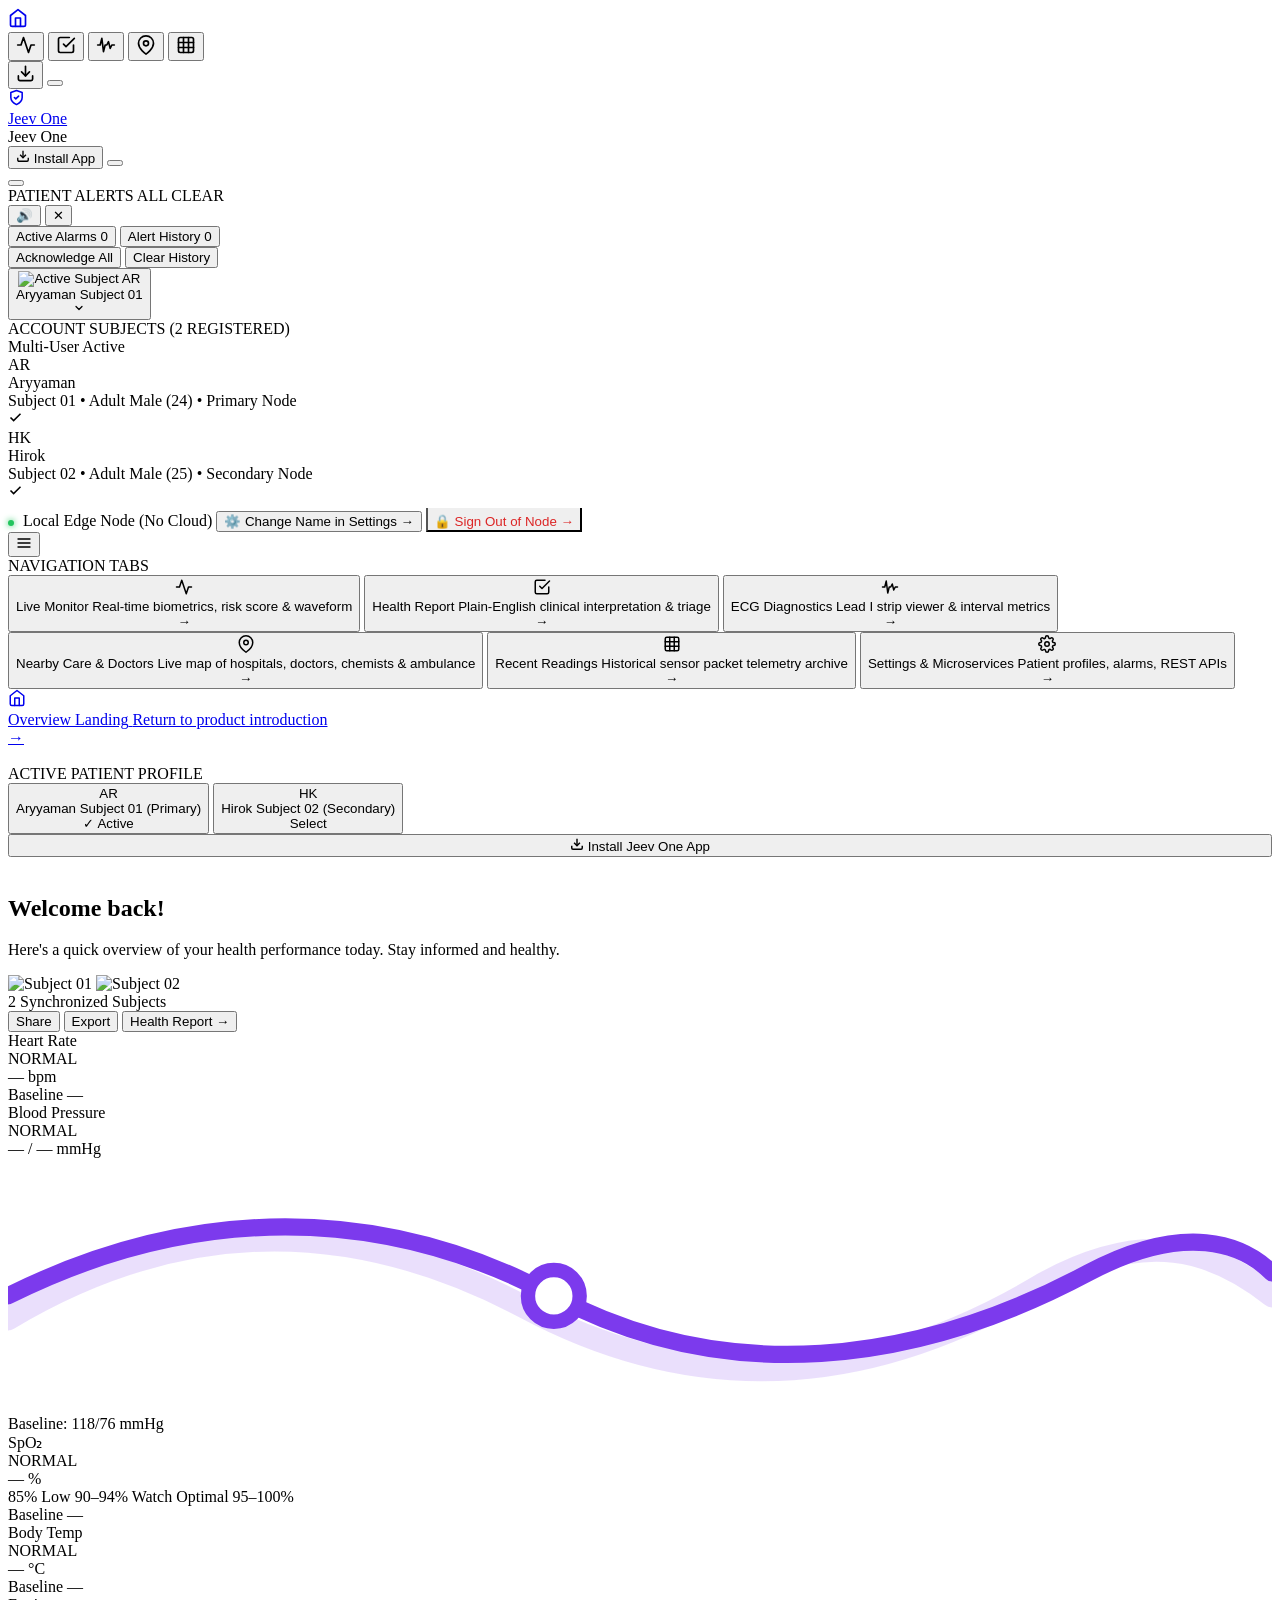
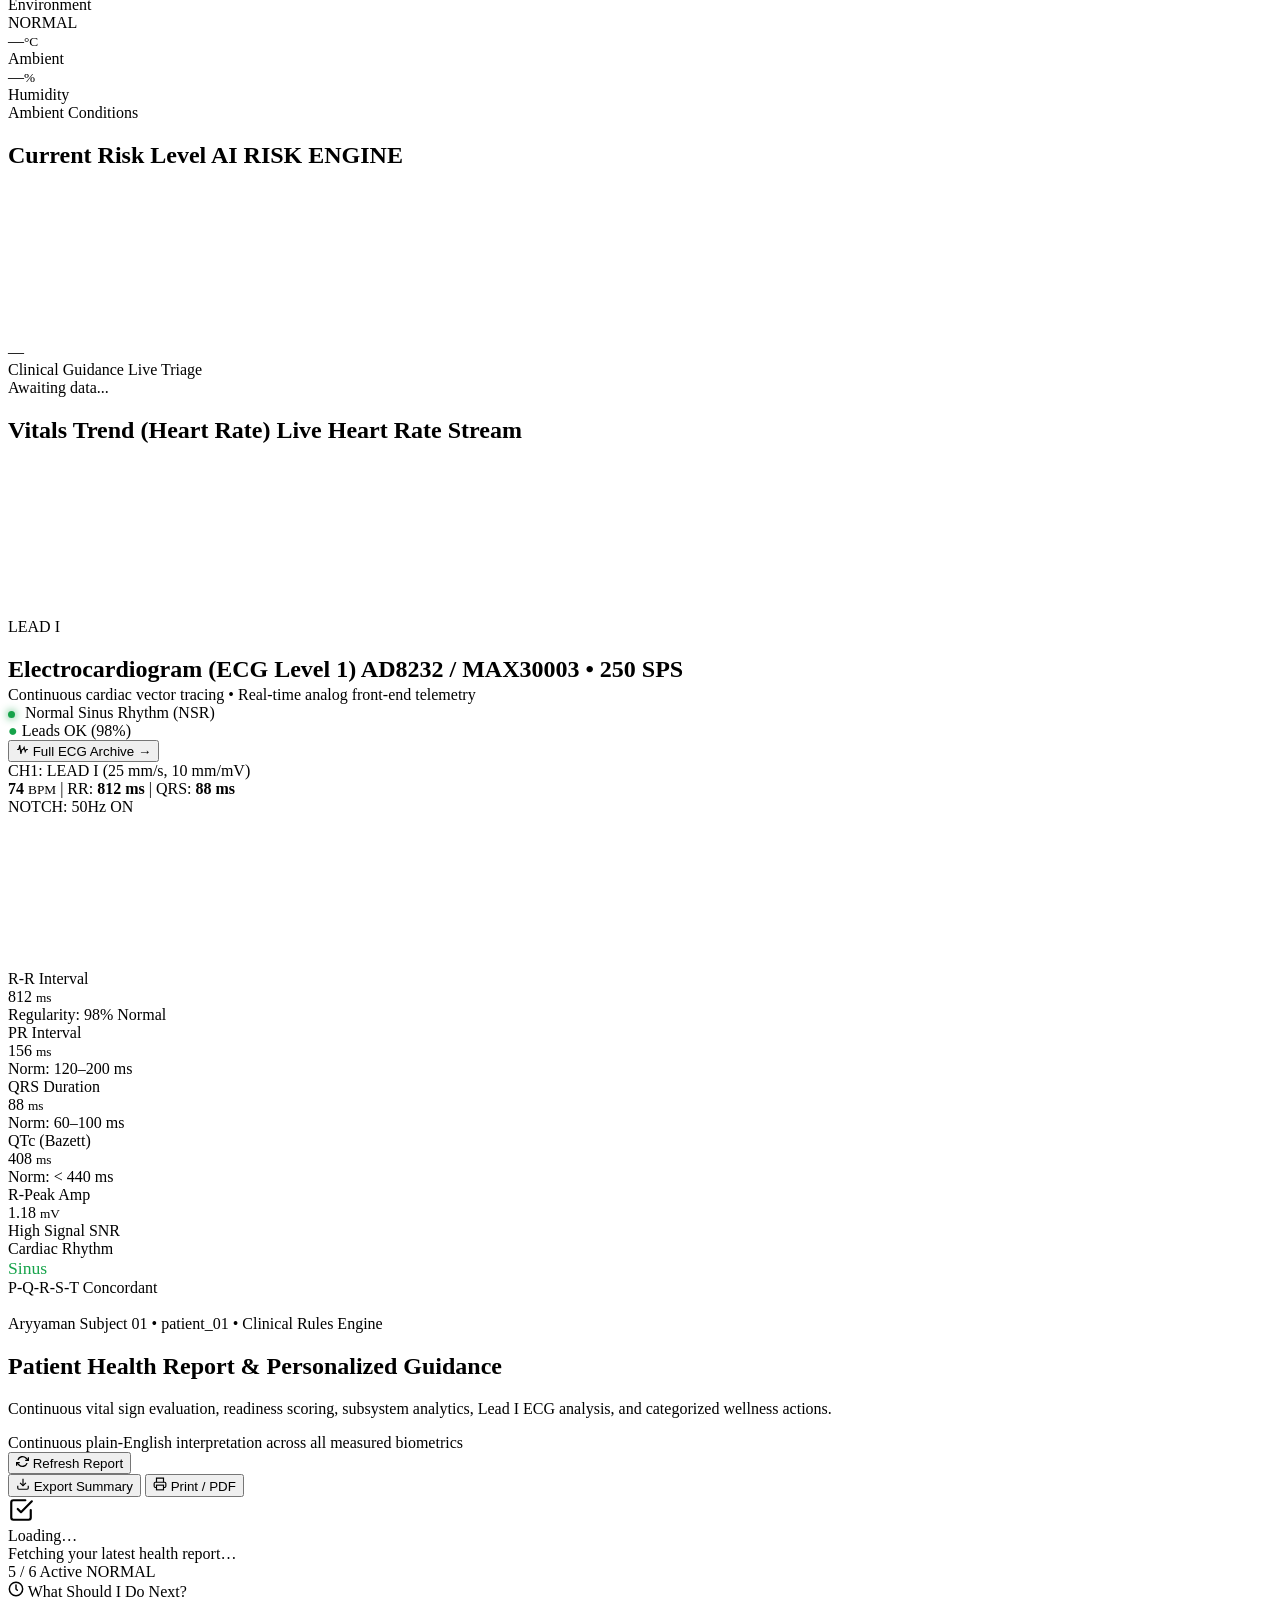
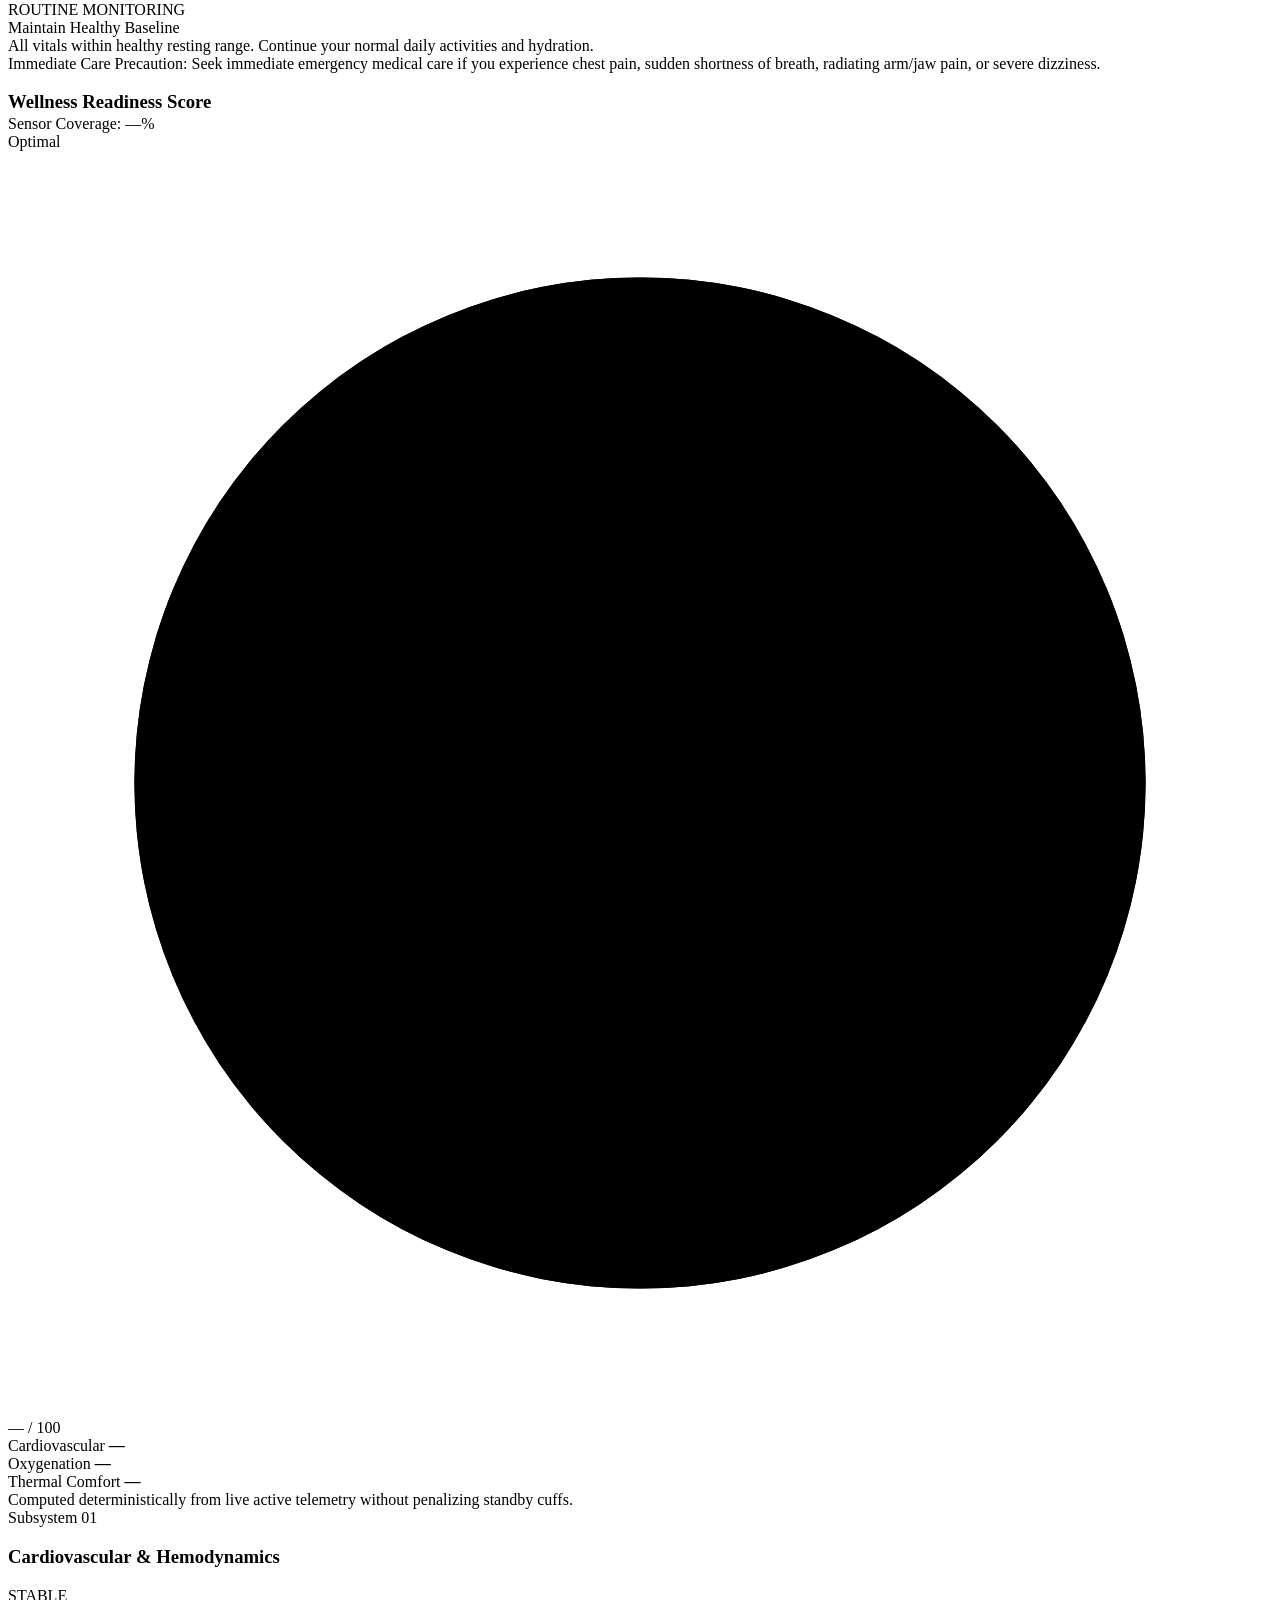
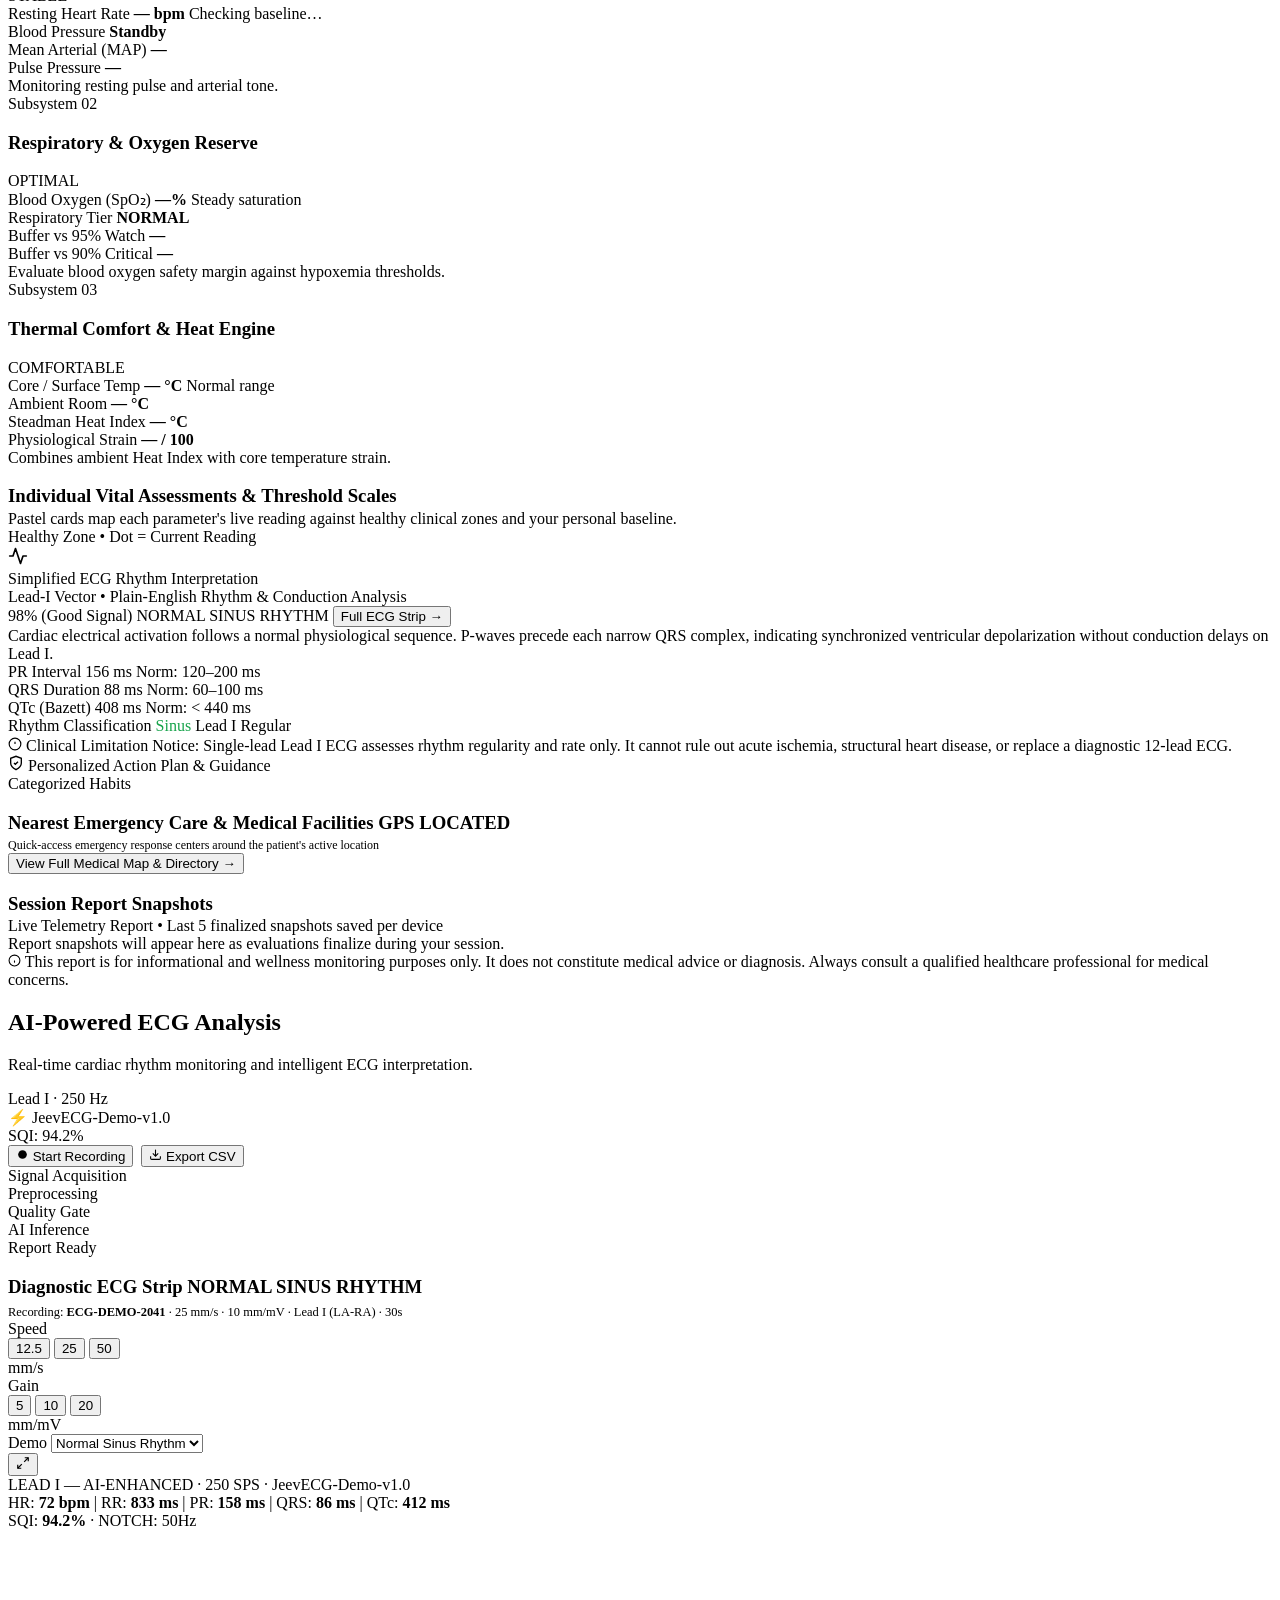
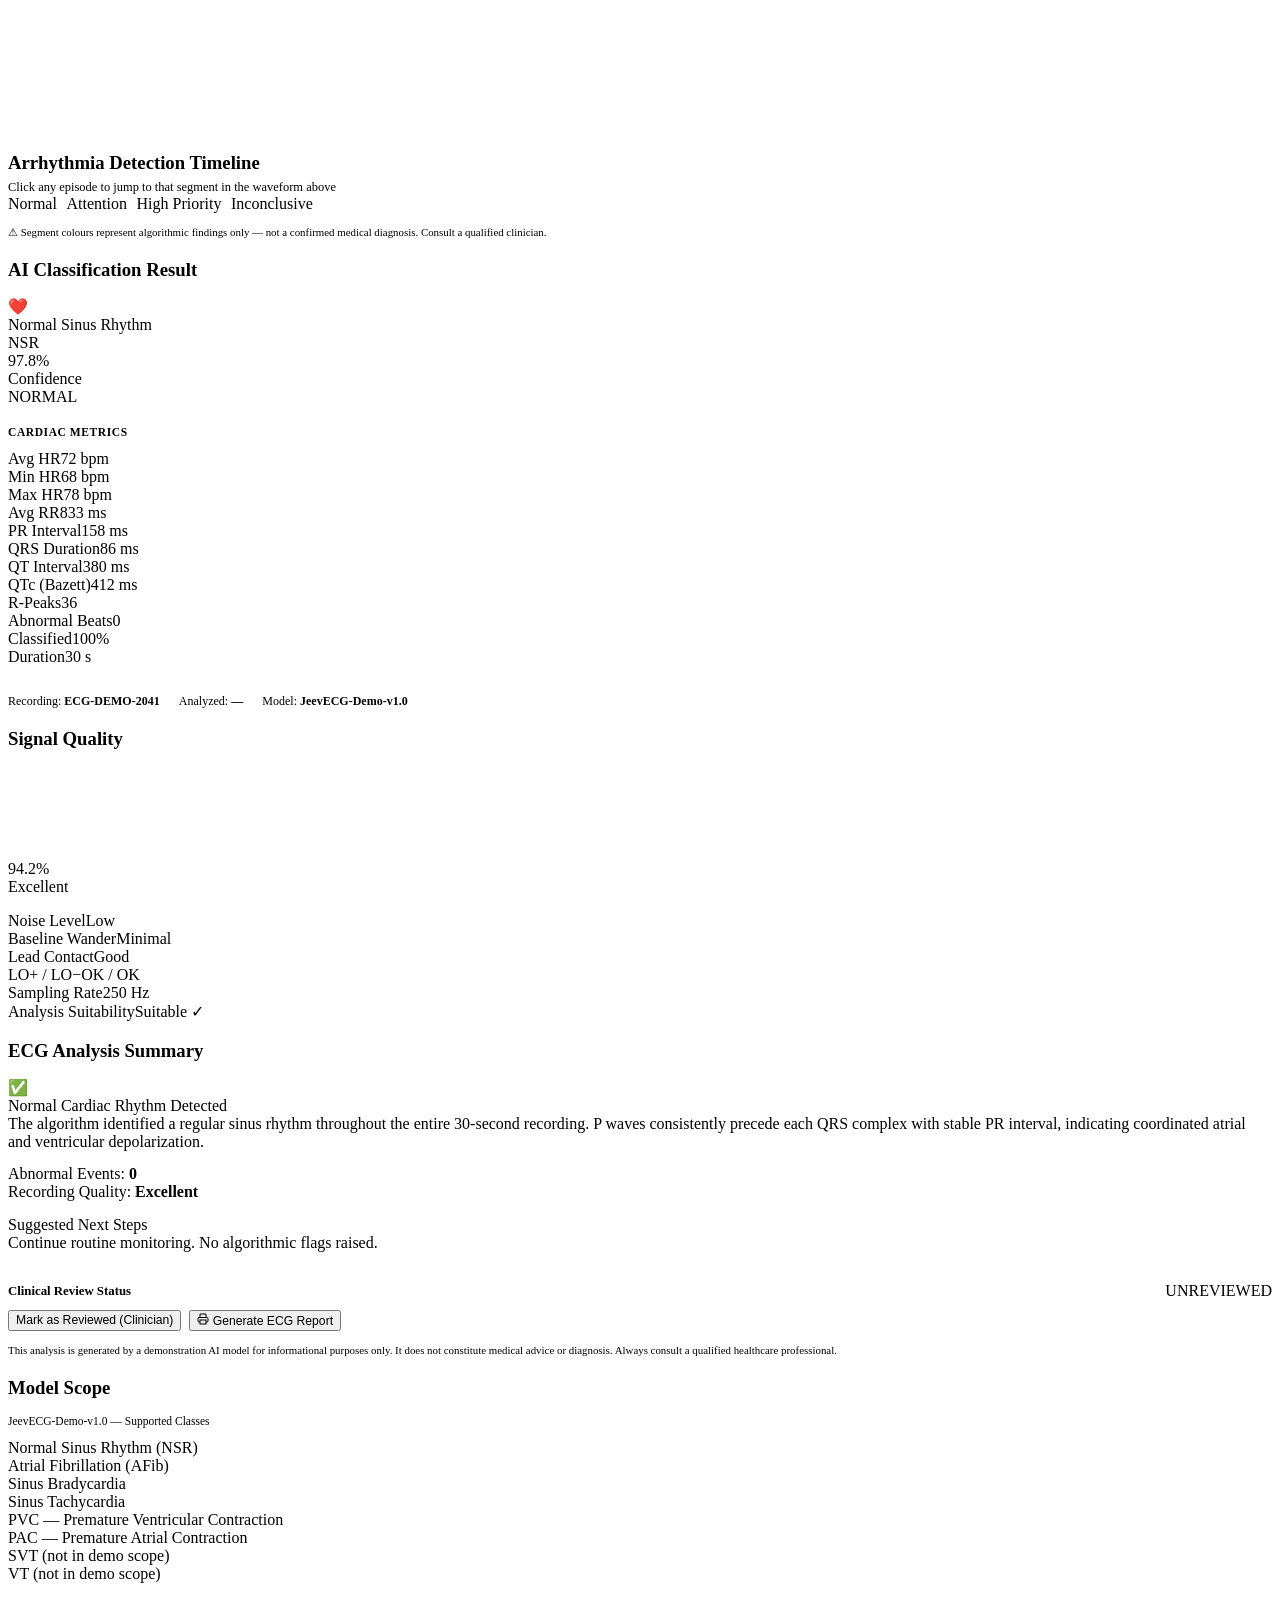
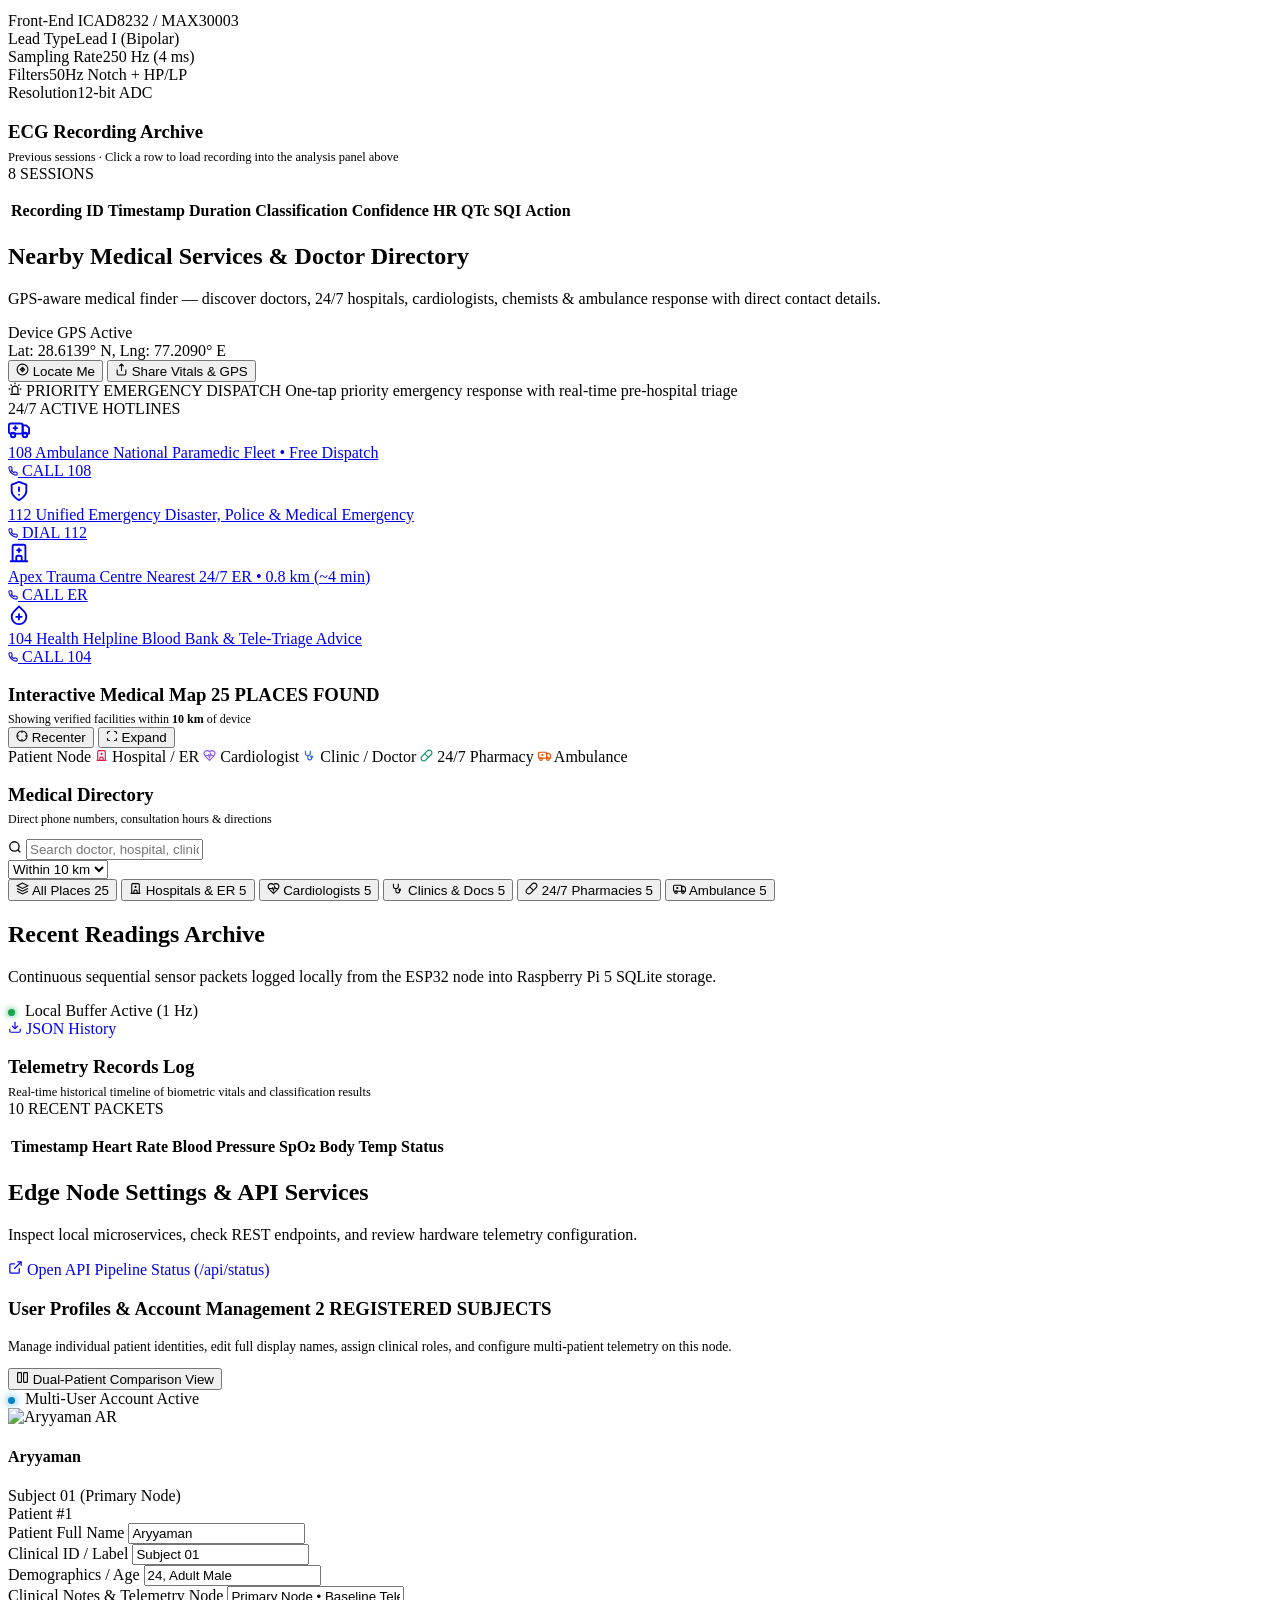
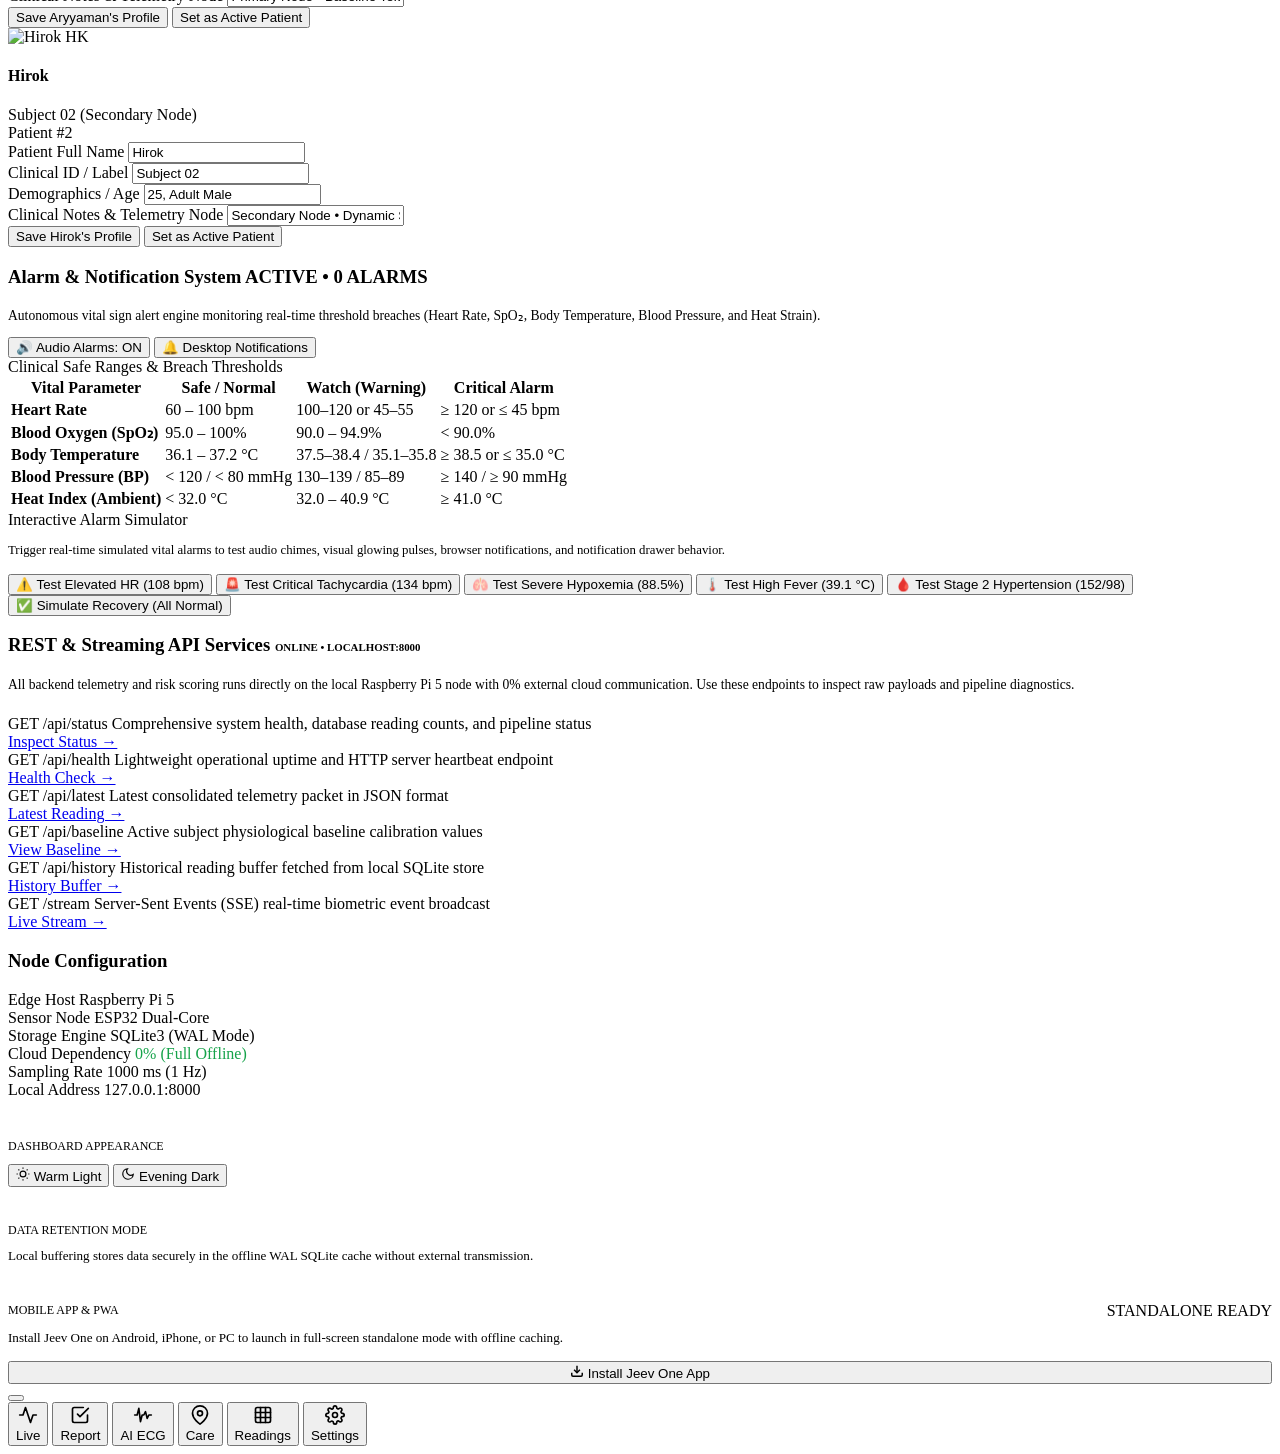
==== commit 64e8e478: "feat(care): redesign medical map studio UI with vector SVG icons and clinical bento layouts" ====
--- a/dashboard/templates/index.html
+++ b/dashboard/templates/index.html
@@ -1345,41 +1345,70 @@
           <!-- ── Emergency SOS Quick-Dial Bar ───────────────────────────────────── -->
           <section class="card col-full care-sos-card" id="care-sos-card">
             <div class="care-sos-header">
-              <span class="care-sos-badge">🚨 EMERGENCY QUICK-DIAL</span>
-              <span class="care-sos-sub">One-tap priority emergency hotlines with active triage</span>
+              <div class="care-sos-title-group">
+                <span class="care-sos-badge">
+                  <svg width="14" height="14" viewBox="0 0 24 24" fill="none" stroke="currentColor" stroke-width="2.2" stroke-linecap="round" stroke-linejoin="round"><path d="M7 18v-6a5 5 0 1 1 10 0v6"/><path d="M5 21h14"/><path d="M21 12h1M2 12h1M12 2v1M4.93 4.93l.71.71M18.36 5.64l.71-.71"/></svg>
+                  <span>PRIORITY EMERGENCY DISPATCH</span>
+                </span>
+                <span class="care-sos-sub">One-tap priority emergency response with real-time pre-hospital triage</span>
+              </div>
+              <div class="care-sos-status-chip">
+                <span class="care-pulse-red"></span>
+                <span>24/7 ACTIVE HOTLINES</span>
+              </div>
             </div>
             <div class="care-sos-grid" id="care-sos-grid">
               <a href="tel:108" class="care-sos-btn sos-red">
-                <div class="care-sos-icon">🚑</div>
+                <div class="care-sos-icon">
+                  <svg width="22" height="22" viewBox="0 0 24 24" fill="none" stroke="currentColor" stroke-width="2" stroke-linecap="round" stroke-linejoin="round"><rect x="1" y="6" width="15" height="11" rx="2"/><polygon points="16 8 20 8 23 11 23 17 16 17 16 8"/><circle cx="5.5" cy="18.5" r="2.5"/><circle cx="18.5" cy="18.5" r="2.5"/><line x1="6" y1="11" x2="10" y2="11"/><line x1="8" y1="9" x2="8" y2="13"/></svg>
+                </div>
                 <div class="care-sos-info">
                   <span class="care-sos-title">108 Ambulance</span>
-                  <span class="care-sos-desc">National 24/7 Paramedic Dispatch</span>
-                </div>
-                <span class="care-sos-call-pill">CALL NOW</span>
+                  <span class="care-sos-desc">National Paramedic Fleet • Free Dispatch</span>
+                </div>
+                <span class="care-sos-call-pill">
+                  <svg width="10" height="10" viewBox="0 0 24 24" fill="none" stroke="currentColor" stroke-width="2.5"><path d="M22 16.92v3a2 2 0 0 1-2.18 2 19.79 19.79 0 0 1-8.63-3.07 19.5 19.5 0 0 1-6-6 19.79 19.79 0 0 1-3.07-8.67A2 2 0 0 1 4.11 2h3a2 2 0 0 1 2 1.72 12.84 12.84 0 0 0 .7 2.81 2 2 0 0 1-.45 2.11L8.09 9.91a16 16 0 0 0 6 6l1.27-1.27a2 2 0 0 1 2.11-.45 12.84 12.84 0 0 0 2.81.7A2 2 0 0 1 22 16.92z"/></svg>
+                  <span>CALL 108</span>
+                </span>
               </a>
               <a href="tel:112" class="care-sos-btn sos-amber">
-                <div class="care-sos-icon">🚨</div>
+                <div class="care-sos-icon">
+                  <svg width="22" height="22" viewBox="0 0 24 24" fill="none" stroke="currentColor" stroke-width="2" stroke-linecap="round" stroke-linejoin="round"><path d="M12 22s8-4 8-10V5l-8-3-8 3v7c0 6 8 10 8 10z"/><line x1="12" y1="8" x2="12" y2="12"/><line x1="12" y1="16" x2="12.01" y2="16"/></svg>
+                </div>
                 <div class="care-sos-info">
                   <span class="care-sos-title">112 Unified Emergency</span>
-                  <span class="care-sos-desc">Disaster, Police, Medical Emergency</span>
-                </div>
-                <span class="care-sos-call-pill">CALL NOW</span>
+                  <span class="care-sos-desc">Disaster, Police &amp; Medical Emergency</span>
+                </div>
+                <span class="care-sos-call-pill">
+                  <svg width="10" height="10" viewBox="0 0 24 24" fill="none" stroke="currentColor" stroke-width="2.5"><path d="M22 16.92v3a2 2 0 0 1-2.18 2 19.79 19.79 0 0 1-8.63-3.07 19.5 19.5 0 0 1-6-6 19.79 19.79 0 0 1-3.07-8.67A2 2 0 0 1 4.11 2h3a2 2 0 0 1 2 1.72 12.84 12.84 0 0 0 .7 2.81 2 2 0 0 1-.45 2.11L8.09 9.91a16 16 0 0 0 6 6l1.27-1.27a2 2 0 0 1 2.11-.45 12.84 12.84 0 0 0 2.81.7A2 2 0 0 1 22 16.92z"/></svg>
+                  <span>DIAL 112</span>
+                </span>
               </a>
               <a href="tel:+911126588500" class="care-sos-btn sos-purple" id="btn-sos-nearest-hosp">
-                <div class="care-sos-icon">🏥</div>
+                <div class="care-sos-icon">
+                  <svg width="22" height="22" viewBox="0 0 24 24" fill="none" stroke="currentColor" stroke-width="2" stroke-linecap="round" stroke-linejoin="round"><path d="M3 21h18M5 21V5a2 2 0 0 1 2-2h10a2 2 0 0 1 2 2v16M9 21v-4a2 2 0 0 1 2-2h2a2 2 0 0 1 2 2v4"/><line x1="10" y1="9" x2="14" y2="9"/><line x1="12" y1="7" x2="12" y2="11"/></svg>
+                </div>
                 <div class="care-sos-info">
                   <span class="care-sos-title" id="sos-hosp-name">Apex Trauma Centre</span>
-                  <span class="care-sos-desc" id="sos-hosp-dist">Nearest 24/7 ER • 0.8 km</span>
-                </div>
-                <span class="care-sos-call-pill">CALL ER</span>
+                  <span class="care-sos-desc" id="sos-hosp-dist">Nearest 24/7 ER • 0.8 km (~4 min)</span>
+                </div>
+                <span class="care-sos-call-pill">
+                  <svg width="10" height="10" viewBox="0 0 24 24" fill="none" stroke="currentColor" stroke-width="2.5"><path d="M22 16.92v3a2 2 0 0 1-2.18 2 19.79 19.79 0 0 1-8.63-3.07 19.5 19.5 0 0 1-6-6 19.79 19.79 0 0 1-3.07-8.67A2 2 0 0 1 4.11 2h3a2 2 0 0 1 2 1.72 12.84 12.84 0 0 0 .7 2.81 2 2 0 0 1-.45 2.11L8.09 9.91a16 16 0 0 0 6 6l1.27-1.27a2 2 0 0 1 2.11-.45 12.84 12.84 0 0 0 2.81.7A2 2 0 0 1 22 16.92z"/></svg>
+                  <span>CALL ER</span>
+                </span>
               </a>
               <a href="tel:104" class="care-sos-btn sos-blue">
-                <div class="care-sos-icon">🩸</div>
+                <div class="care-sos-icon">
+                  <svg width="22" height="22" viewBox="0 0 24 24" fill="none" stroke="currentColor" stroke-width="2" stroke-linecap="round" stroke-linejoin="round"><path d="M12 2.69l5.66 5.66a8 8 0 1 1-11.31 0z"/><line x1="12" y1="11" x2="12" y2="17"/><line x1="9" y1="14" x2="15" y2="14"/></svg>
+                </div>
                 <div class="care-sos-info">
                   <span class="care-sos-title">104 Health Helpline</span>
                   <span class="care-sos-desc">Blood Bank &amp; Tele-Triage Advice</span>
                 </div>
-                <span class="care-sos-call-pill">CALL NOW</span>
+                <span class="care-sos-call-pill">
+                  <svg width="10" height="10" viewBox="0 0 24 24" fill="none" stroke="currentColor" stroke-width="2.5"><path d="M22 16.92v3a2 2 0 0 1-2.18 2 19.79 19.79 0 0 1-8.63-3.07 19.5 19.5 0 0 1-6-6 19.79 19.79 0 0 1-3.07-8.67A2 2 0 0 1 4.11 2h3a2 2 0 0 1 2 1.72 12.84 12.84 0 0 0 .7 2.81 2 2 0 0 1-.45 2.11L8.09 9.91a16 16 0 0 0 6 6l1.27-1.27a2 2 0 0 1 2.11-.45 12.84 12.84 0 0 0 2.81.7A2 2 0 0 1 22 16.92z"/></svg>
+                  <span>CALL 104</span>
+                </span>
               </a>
             </div>
           </section>
@@ -1401,10 +1430,12 @@
                 </div>
                 <div class="care-map-tools">
                   <button type="button" class="btn btn-xs btn-secondary" onclick="recenterMapOnDevice()" title="Recenter Map on Device">
-                    🎯 Recenter
+                    <svg width="12" height="12" viewBox="0 0 24 24" fill="none" stroke="currentColor" stroke-width="2.2"><circle cx="12" cy="12" r="10"/><line x1="22" y1="12" x2="18" y2="12"/><line x1="6" y1="12" x2="2" y2="12"/><line x1="12" y1="6" x2="12" y2="2"/><line x1="12" y1="22" x2="12" y2="18"/></svg>
+                    <span>Recenter</span>
                   </button>
                   <button type="button" class="btn btn-xs btn-secondary" onclick="toggleMapFullscreen()" title="Full Screen Map">
-                    ⛶ Expand
+                    <svg width="12" height="12" viewBox="0 0 24 24" fill="none" stroke="currentColor" stroke-width="2.2"><path d="M8 3H5a2 2 0 0 0-2 2v3m18 0V5a2 2 0 0 0-2-2h-3m0 18h3a2 2 0 0 0 2-2v-3M3 16v3a2 2 0 0 0 2 2h3"/></svg>
+                    <span>Expand</span>
                   </button>
                 </div>
               </div>
@@ -1412,12 +1443,27 @@
               <div class="care-map-wrapper" id="care-map-wrapper">
                 <div id="care-leaflet-map"></div>
                 <div class="care-map-legend" id="care-map-legend">
-                  <span class="legend-chip legend-device"><span class="dot-device"></span> Device</span>
-                  <span class="legend-chip legend-hosp">🏥 Hospital / ER</span>
-                  <span class="legend-chip legend-cardio">❤️ Cardiologist</span>
-                  <span class="legend-chip legend-doc">🩺 Clinic / Doc</span>
-                  <span class="legend-chip legend-pharm">💊 Pharmacy</span>
-                  <span class="legend-chip legend-amb">🚑 Ambulance</span>
+                  <span class="legend-chip legend-device"><span class="dot-device"></span><span>Patient Node</span></span>
+                  <span class="legend-chip legend-hosp">
+                    <svg width="13" height="13" viewBox="0 0 24 24" fill="none" stroke="#E11D48" stroke-width="2.2"><path d="M3 21h18M5 21V5a2 2 0 0 1 2-2h10a2 2 0 0 1 2 2v16M9 21v-4a2 2 0 0 1 2-2h2a2 2 0 0 1 2 2v4"/><line x1="10" y1="9" x2="14" y2="9"/><line x1="12" y1="7" x2="12" y2="11"/></svg>
+                    <span>Hospital / ER</span>
+                  </span>
+                  <span class="legend-chip legend-cardio">
+                    <svg width="13" height="13" viewBox="0 0 24 24" fill="none" stroke="#8B5CF6" stroke-width="2.2"><path d="M19 14c1.49-1.46 3-3.21 3-5.5A5.5 5.5 0 0 0 16.5 3c-1.76 0-3 .5-4.5 2-1.5-1.5-2.74-2-4.5-2A5.5 5.5 0 0 0 2 8.5c0 2.3 1.5 4.05 3 5.5l7 7Z"/><path d="M3.22 12H9.5l.5-1 2 4.5 2-7 1.5 3.5h4.27"/></svg>
+                    <span>Cardiologist</span>
+                  </span>
+                  <span class="legend-chip legend-doc">
+                    <svg width="13" height="13" viewBox="0 0 24 24" fill="none" stroke="#2563EB" stroke-width="2.2"><path d="M4.5 3v5a4.5 4.5 0 0 0 9 0V3M9 12.5V17a3 3 0 0 0 3 3h1a3 3 0 0 0 3-3v-2.5"/><circle cx="16" cy="14.5" r="1.5"/></svg>
+                    <span>Clinic / Doctor</span>
+                  </span>
+                  <span class="legend-chip legend-pharm">
+                    <svg width="13" height="13" viewBox="0 0 24 24" fill="none" stroke="#059669" stroke-width="2.2"><line x1="8.5" y1="8.5" x2="15.5" y2="15.5"/><path d="m10.5 20.5 10-10a4.95 4.95 0 1 0-7-7l-10 10a4.95 4.95 0 1 0 7 7Z"/></svg>
+                    <span>24/7 Pharmacy</span>
+                  </span>
+                  <span class="legend-chip legend-amb">
+                    <svg width="13" height="13" viewBox="0 0 24 24" fill="none" stroke="#EA580C" stroke-width="2.2"><rect x="1" y="6" width="15" height="11" rx="2"/><polygon points="16 8 20 8 23 11 23 17 16 17 16 8"/><circle cx="5.5" cy="18.5" r="2.5"/><circle cx="18.5" cy="18.5" r="2.5"/><line x1="6" y1="11" x2="10" y2="11"/><line x1="8" y1="9" x2="8" y2="13"/></svg>
+                    <span>Ambulance</span>
+                  </span>
                 </div>
               </div>
             </div>
@@ -1436,7 +1482,9 @@
                 <div class="care-search-box">
                   <svg width="14" height="14" viewBox="0 0 24 24" fill="none" stroke="currentColor" stroke-width="2.2"><circle cx="11" cy="11" r="8"/><line x1="21" y1="21" x2="16.65" y2="16.65"/></svg>
                   <input type="text" id="care-search-input" placeholder="Search doctor, hospital, clinic, pharmacy..." oninput="onCareSearchInput(this.value)" />
-                  <button type="button" id="btn-care-clear-search" onclick="clearCareSearch()" style="display:none;">✕</button>
+                  <button type="button" id="btn-care-clear-search" onclick="clearCareSearch()" style="display:none;" aria-label="Clear Search">
+                    <svg width="12" height="12" viewBox="0 0 24 24" fill="none" stroke="currentColor" stroke-width="2.5" stroke-linecap="round" stroke-linejoin="round"><line x1="18" y1="6" x2="6" y2="18"/><line x1="6" y1="6" x2="18" y2="18"/></svg>
+                  </button>
                 </div>
                 <div class="care-radius-select-wrap">
                   <select id="care-radius-select" onchange="onCareRadiusChange(this.value)">
@@ -1451,27 +1499,33 @@
               <!-- Category Filter Tabs -->
               <div class="care-category-tabs" id="care-category-tabs">
                 <button type="button" class="care-cat-btn active" data-cat="all" onclick="setCareCategory('all')">
-                  <span>All</span>
+                  <svg width="13" height="13" viewBox="0 0 24 24" fill="none" stroke="currentColor" stroke-width="2"><polygon points="12 2 2 7 12 12 22 7 12 2"/><polyline points="2 17 12 22 22 17"/><polyline points="2 12 12 17 22 12"/></svg>
+                  <span>All Places</span>
                   <span class="care-cat-count" id="cat-count-all">25</span>
                 </button>
                 <button type="button" class="care-cat-btn" data-cat="hospitals" onclick="setCareCategory('hospitals')">
-                  <span>🏥 Hospitals / ER</span>
+                  <svg width="13" height="13" viewBox="0 0 24 24" fill="none" stroke="currentColor" stroke-width="2"><path d="M3 21h18M5 21V5a2 2 0 0 1 2-2h10a2 2 0 0 1 2 2v16M9 21v-4a2 2 0 0 1 2-2h2a2 2 0 0 1 2 2v4"/><line x1="10" y1="9" x2="14" y2="9"/><line x1="12" y1="7" x2="12" y2="11"/></svg>
+                  <span>Hospitals &amp; ER</span>
                   <span class="care-cat-count" id="cat-count-hospitals">5</span>
                 </button>
                 <button type="button" class="care-cat-btn" data-cat="cardiologists" onclick="setCareCategory('cardiologists')">
-                  <span>❤️ Cardiologists</span>
+                  <svg width="13" height="13" viewBox="0 0 24 24" fill="none" stroke="currentColor" stroke-width="2"><path d="M19 14c1.49-1.46 3-3.21 3-5.5A5.5 5.5 0 0 0 16.5 3c-1.76 0-3 .5-4.5 2-1.5-1.5-2.74-2-4.5-2A5.5 5.5 0 0 0 2 8.5c0 2.3 1.5 4.05 3 5.5l7 7Z"/><path d="M3.22 12H9.5l.5-1 2 4.5 2-7 1.5 3.5h4.27"/></svg>
+                  <span>Cardiologists</span>
                   <span class="care-cat-count" id="cat-count-cardiologists">5</span>
                 </button>
                 <button type="button" class="care-cat-btn" data-cat="doctors" onclick="setCareCategory('doctors')">
-                  <span>🩺 Clinics / Doctors</span>
+                  <svg width="13" height="13" viewBox="0 0 24 24" fill="none" stroke="currentColor" stroke-width="2"><path d="M4.5 3v5a4.5 4.5 0 0 0 9 0V3M9 12.5V17a3 3 0 0 0 3 3h1a3 3 0 0 0 3-3v-2.5"/><circle cx="16" cy="14.5" r="1.5"/></svg>
+                  <span>Clinics &amp; Docs</span>
                   <span class="care-cat-count" id="cat-count-doctors">5</span>
                 </button>
                 <button type="button" class="care-cat-btn" data-cat="pharmacies" onclick="setCareCategory('pharmacies')">
-                  <span>💊 24/7 Pharmacies</span>
+                  <svg width="13" height="13" viewBox="0 0 24 24" fill="none" stroke="currentColor" stroke-width="2"><line x1="8.5" y1="8.5" x2="15.5" y2="15.5"/><path d="m10.5 20.5 10-10a4.95 4.95 0 1 0-7-7l-10 10a4.95 4.95 0 1 0 7 7Z"/></svg>
+                  <span>24/7 Pharmacies</span>
                   <span class="care-cat-count" id="cat-count-pharmacies">5</span>
                 </button>
                 <button type="button" class="care-cat-btn" data-cat="ambulance" onclick="setCareCategory('ambulance')">
-                  <span>🚑 Ambulance</span>
+                  <svg width="13" height="13" viewBox="0 0 24 24" fill="none" stroke="currentColor" stroke-width="2"><rect x="1" y="6" width="15" height="11" rx="2"/><polygon points="16 8 20 8 23 11 23 17 16 17 16 8"/><circle cx="5.5" cy="18.5" r="2.5"/><circle cx="18.5" cy="18.5" r="2.5"/><line x1="6" y1="11" x2="10" y2="11"/><line x1="8" y1="9" x2="8" y2="13"/></svg>
+                  <span>Ambulance</span>
                   <span class="care-cat-count" id="cat-count-ambulance">5</span>
                 </button>
               </div>
@@ -2128,6 +2182,6 @@
   <script src="https://www.gstatic.com/firebasejs/10.12.0/firebase-app-compat.js"></script>
   <script src="https://www.gstatic.com/firebasejs/10.12.0/firebase-firestore-compat.js"></script>
   <script src="/static/js/icons.js"></script>
-  <script src="/static/js/dashboard.js?v=3.9"></script>
+  <script src="/static/js/dashboard.js?v=3.10"></script>
 </body>
 </html>
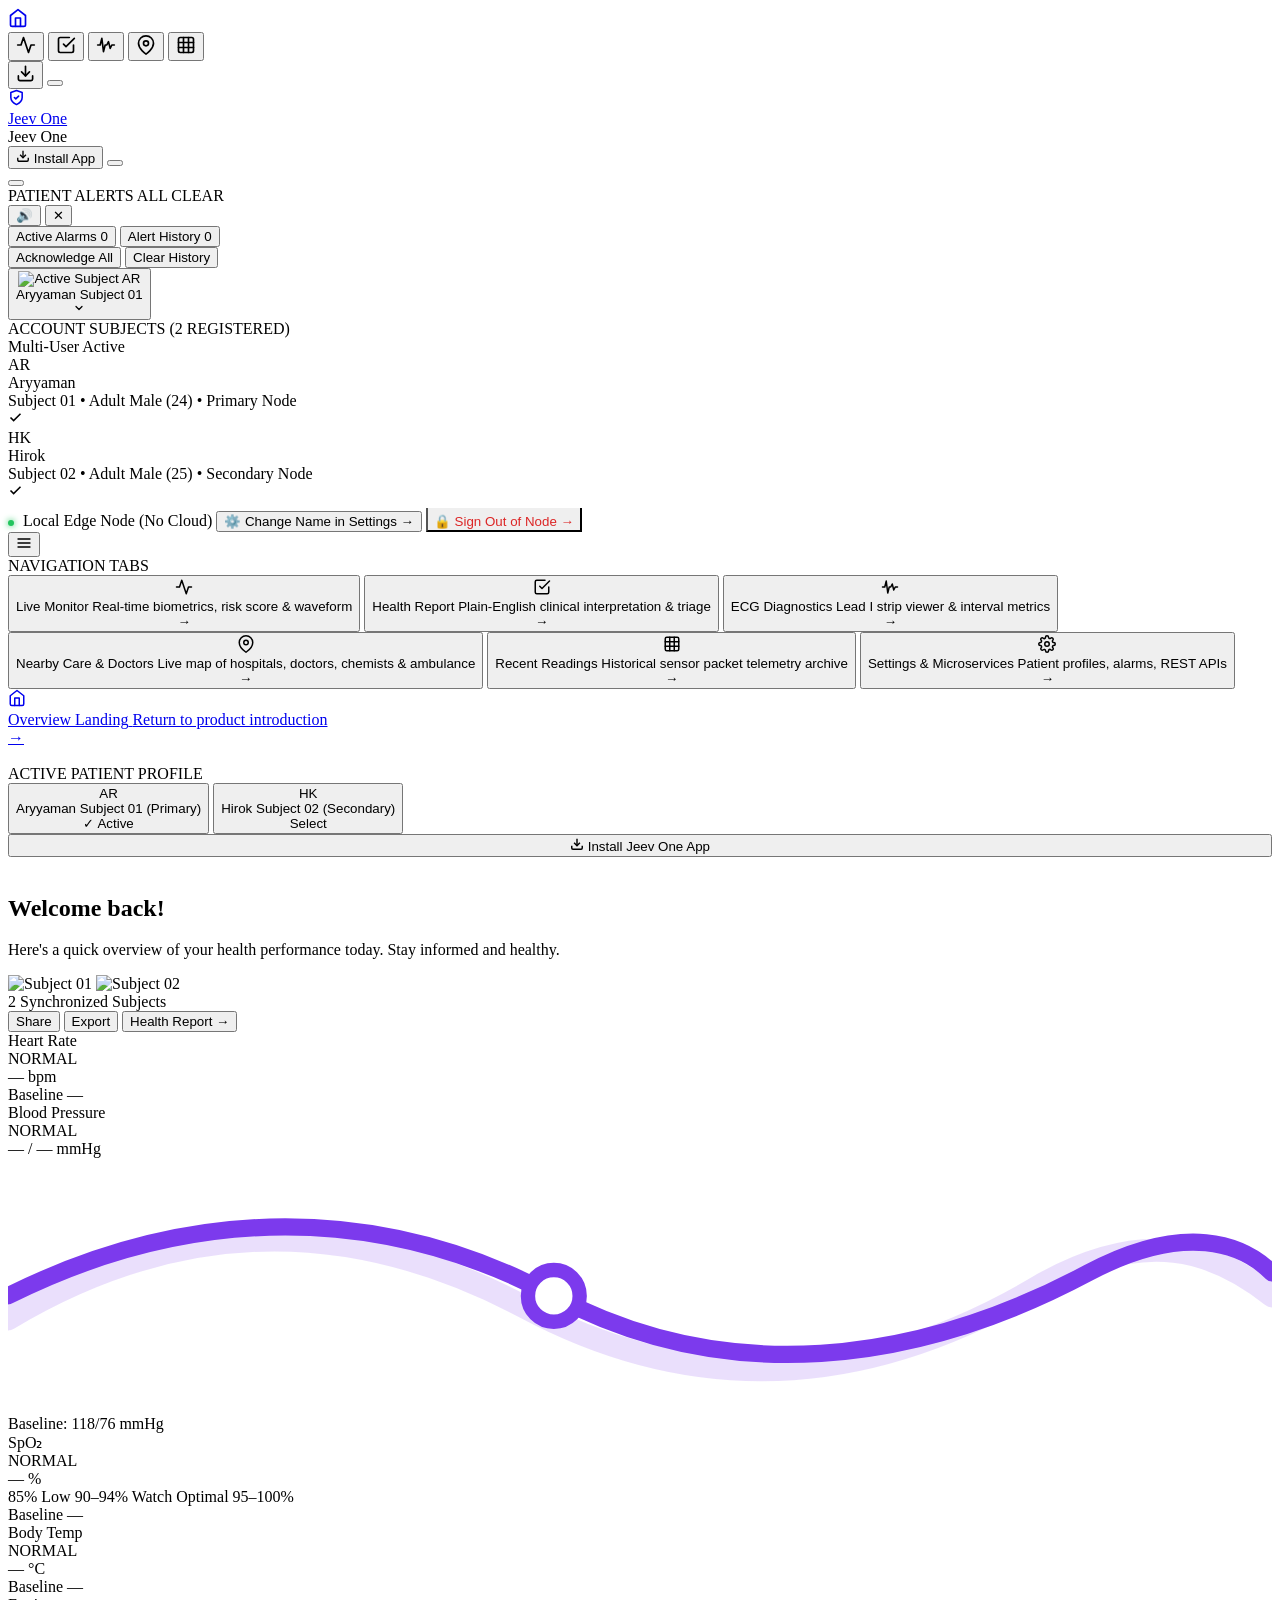
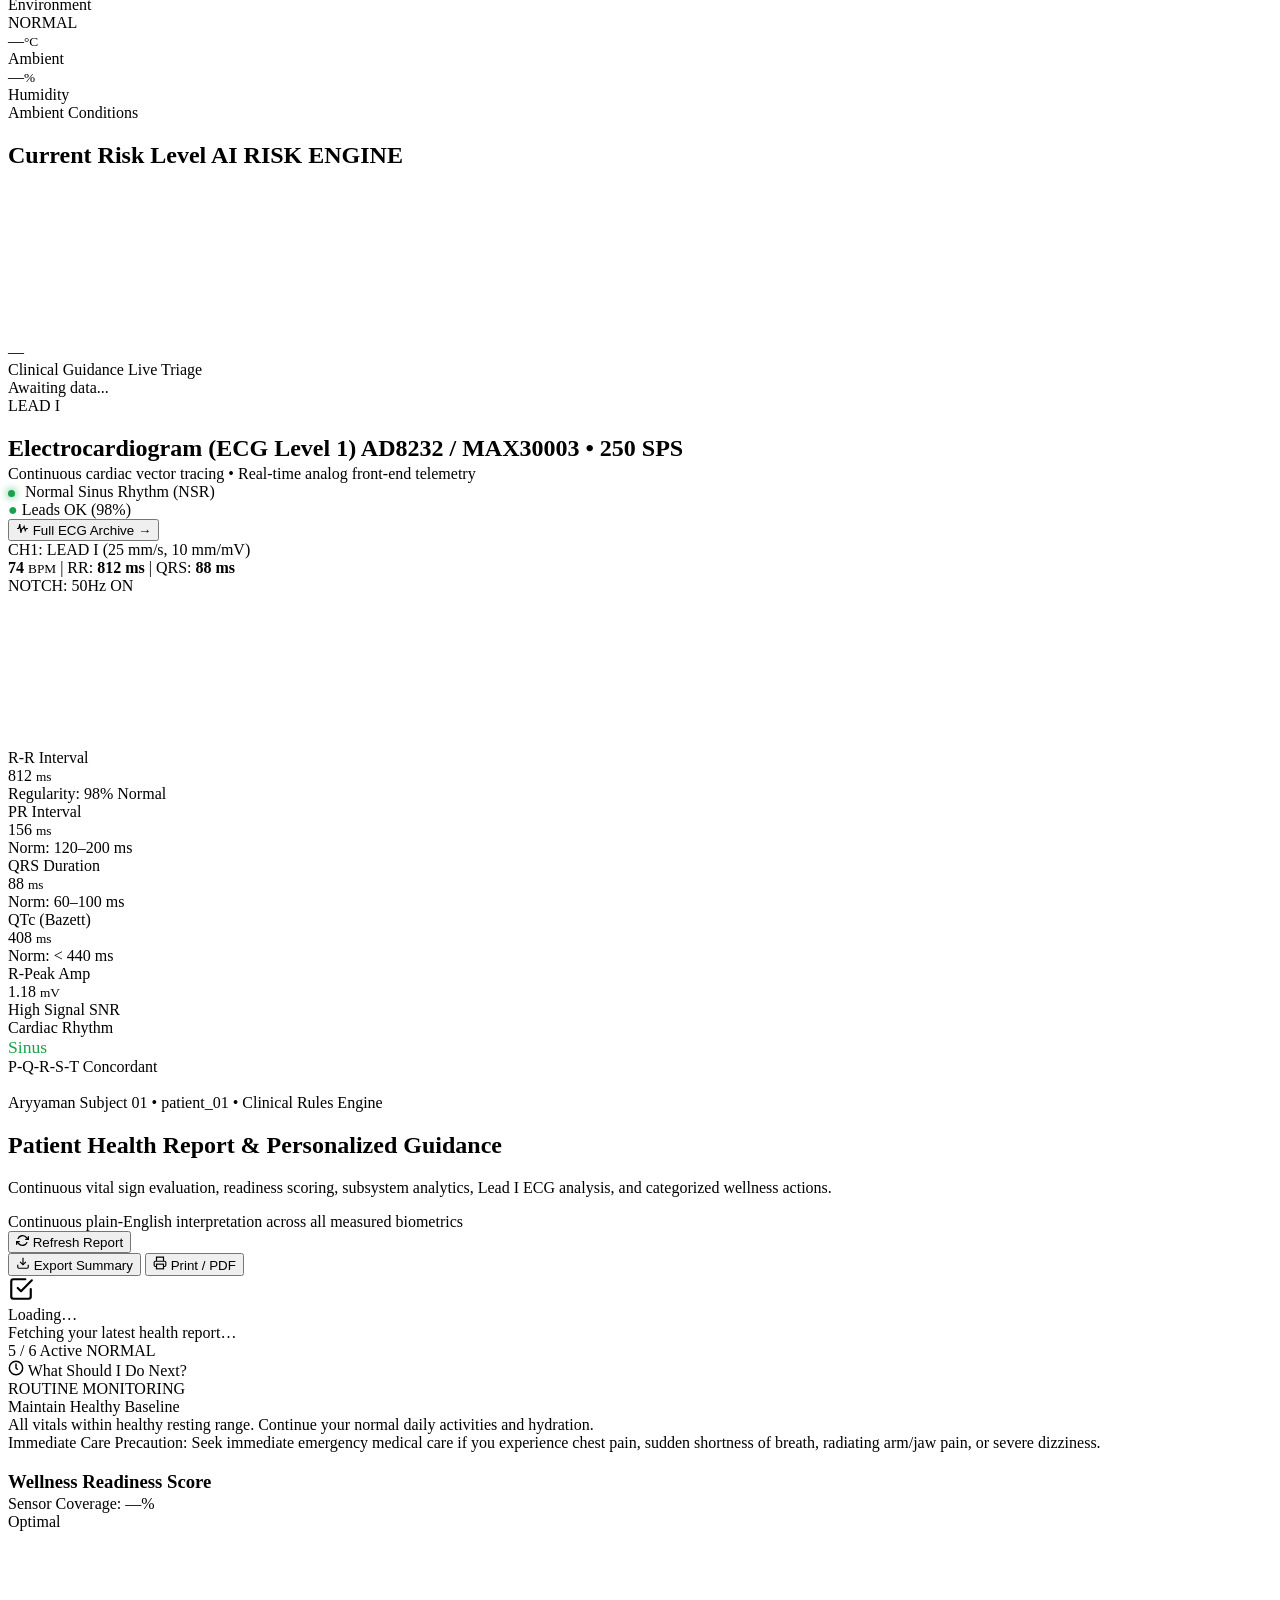
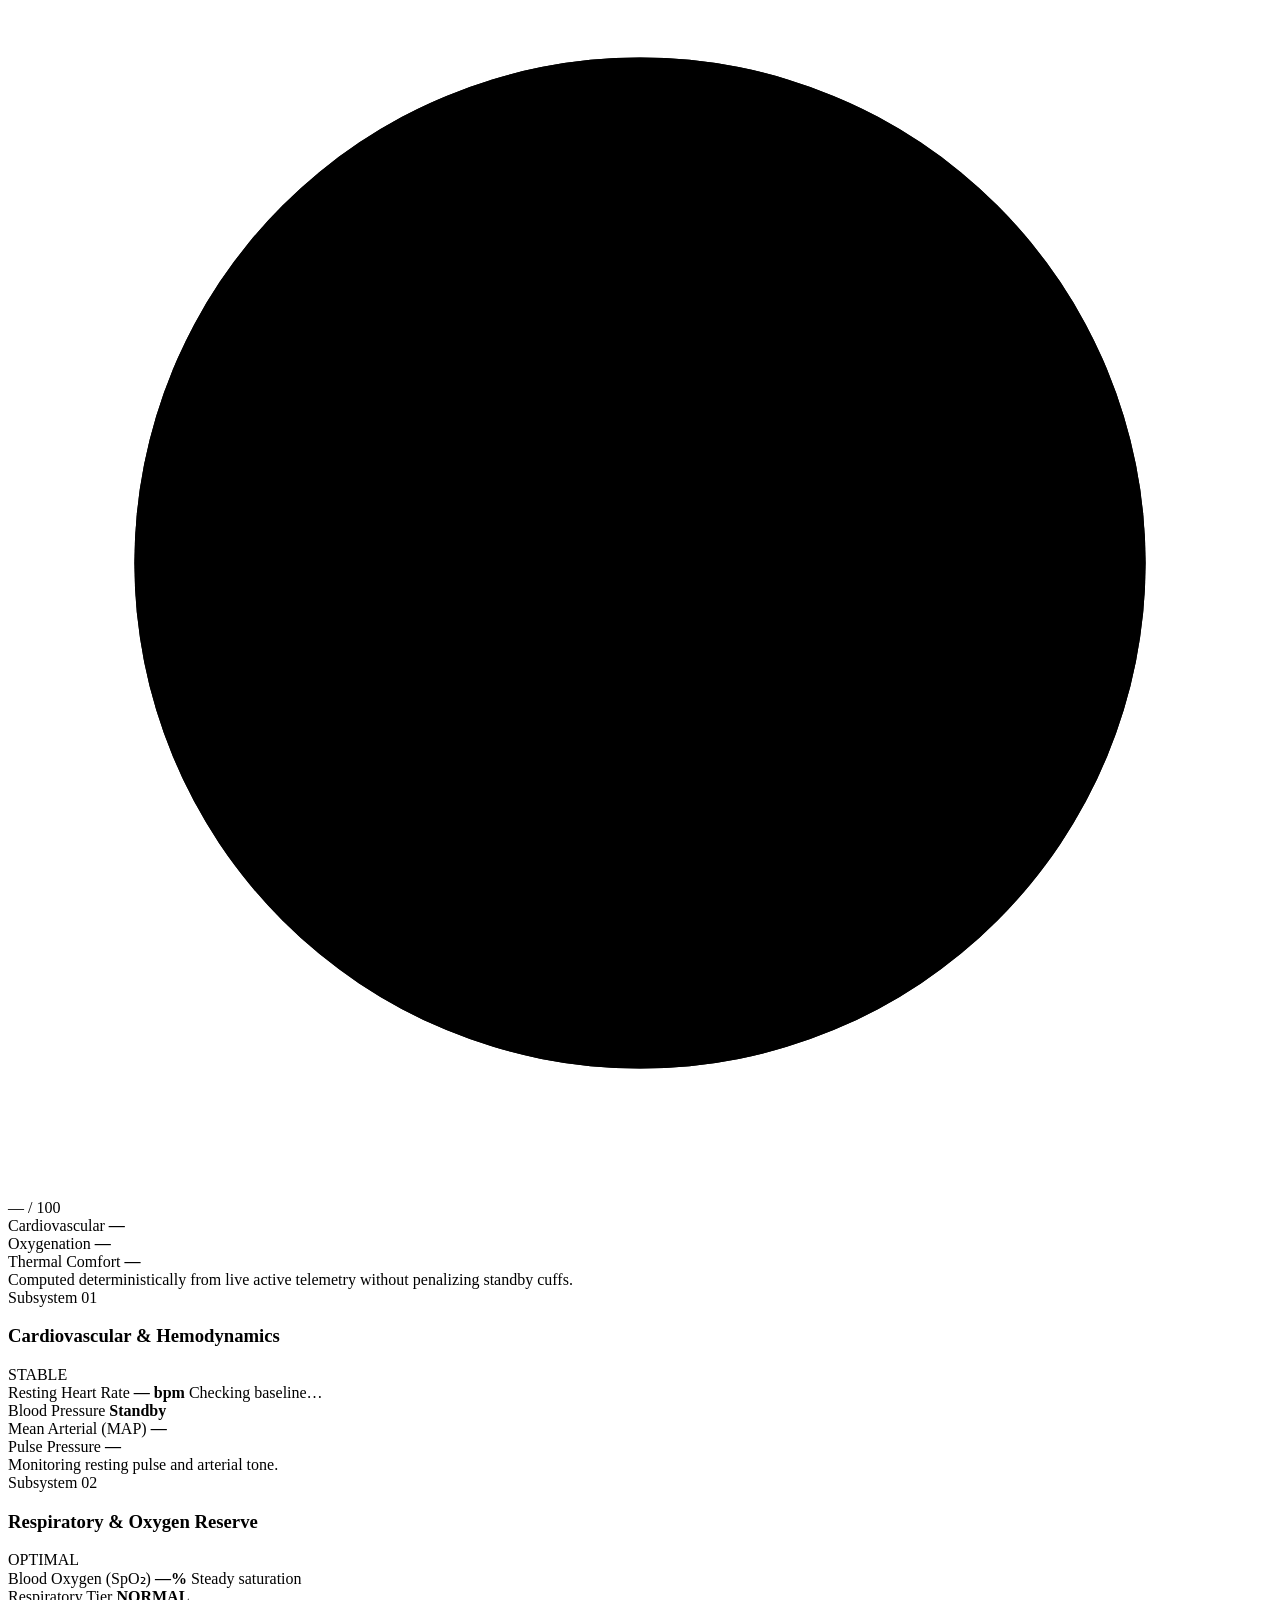
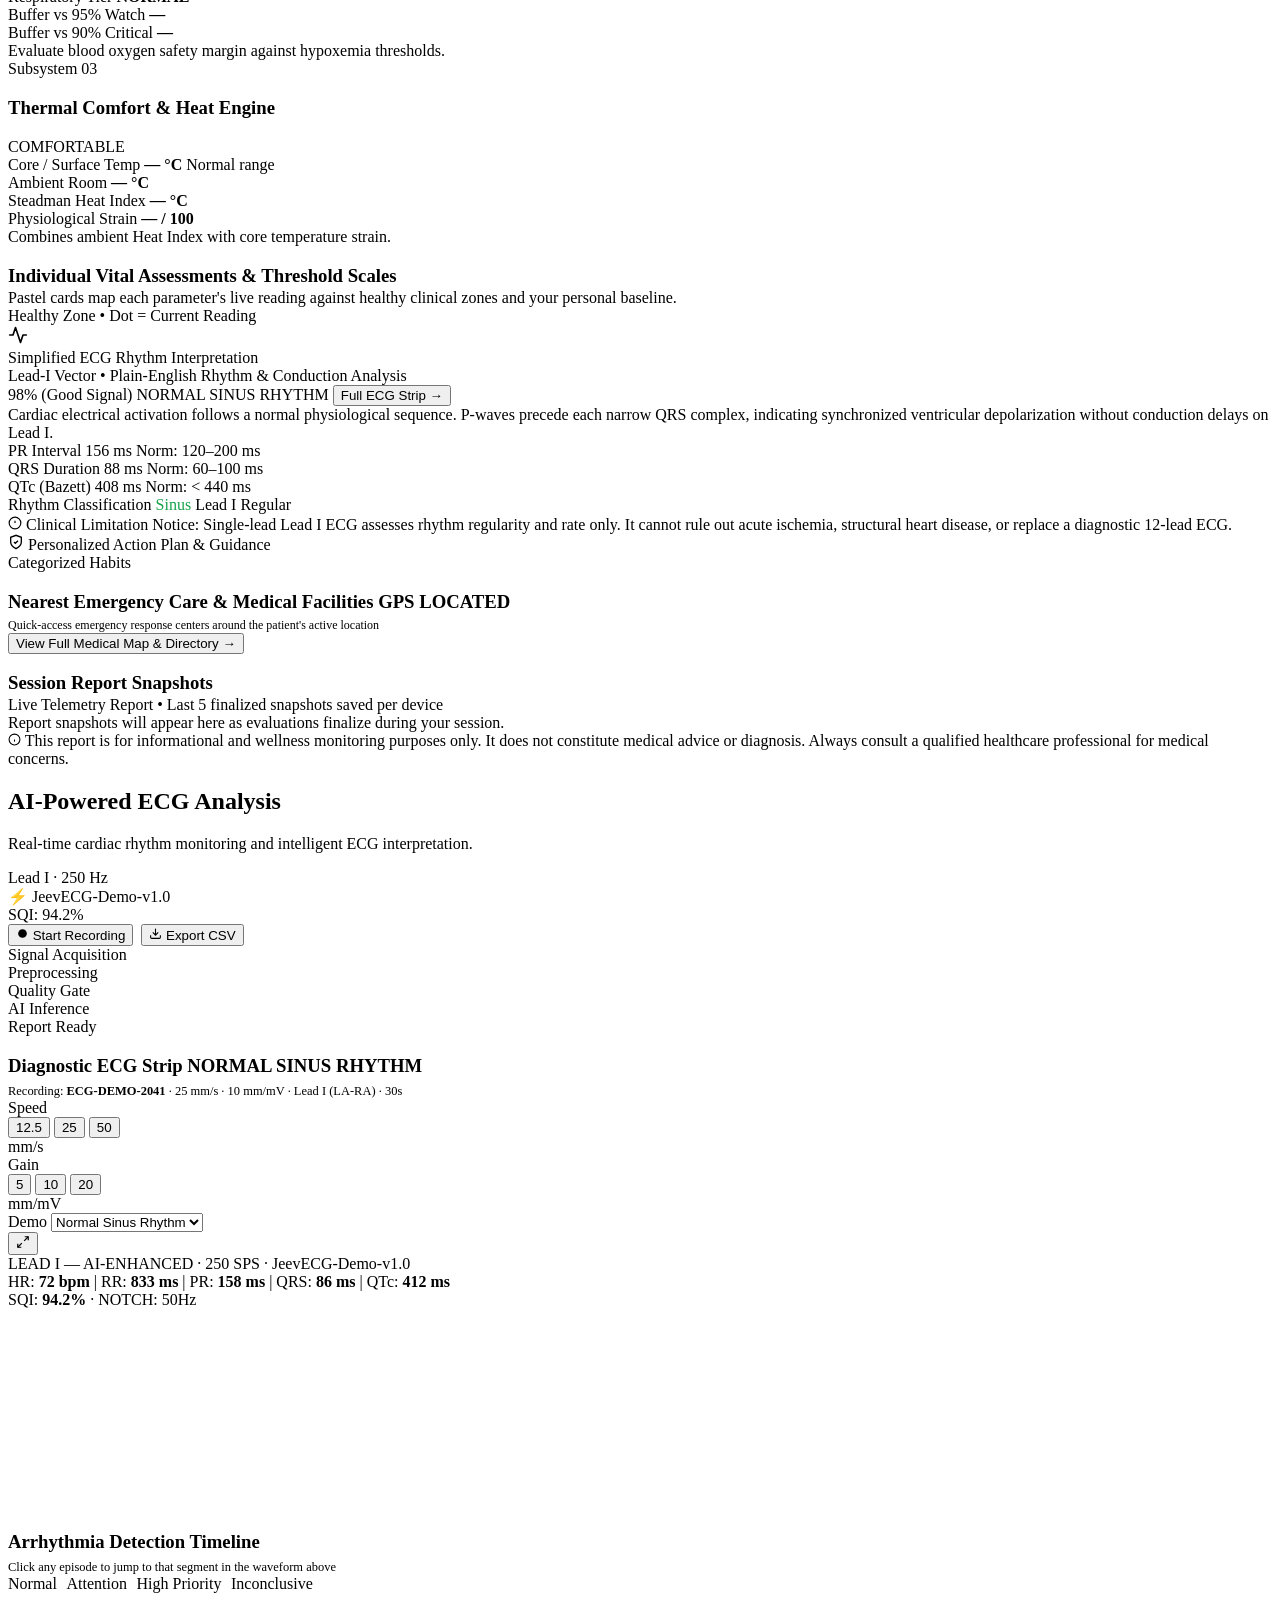
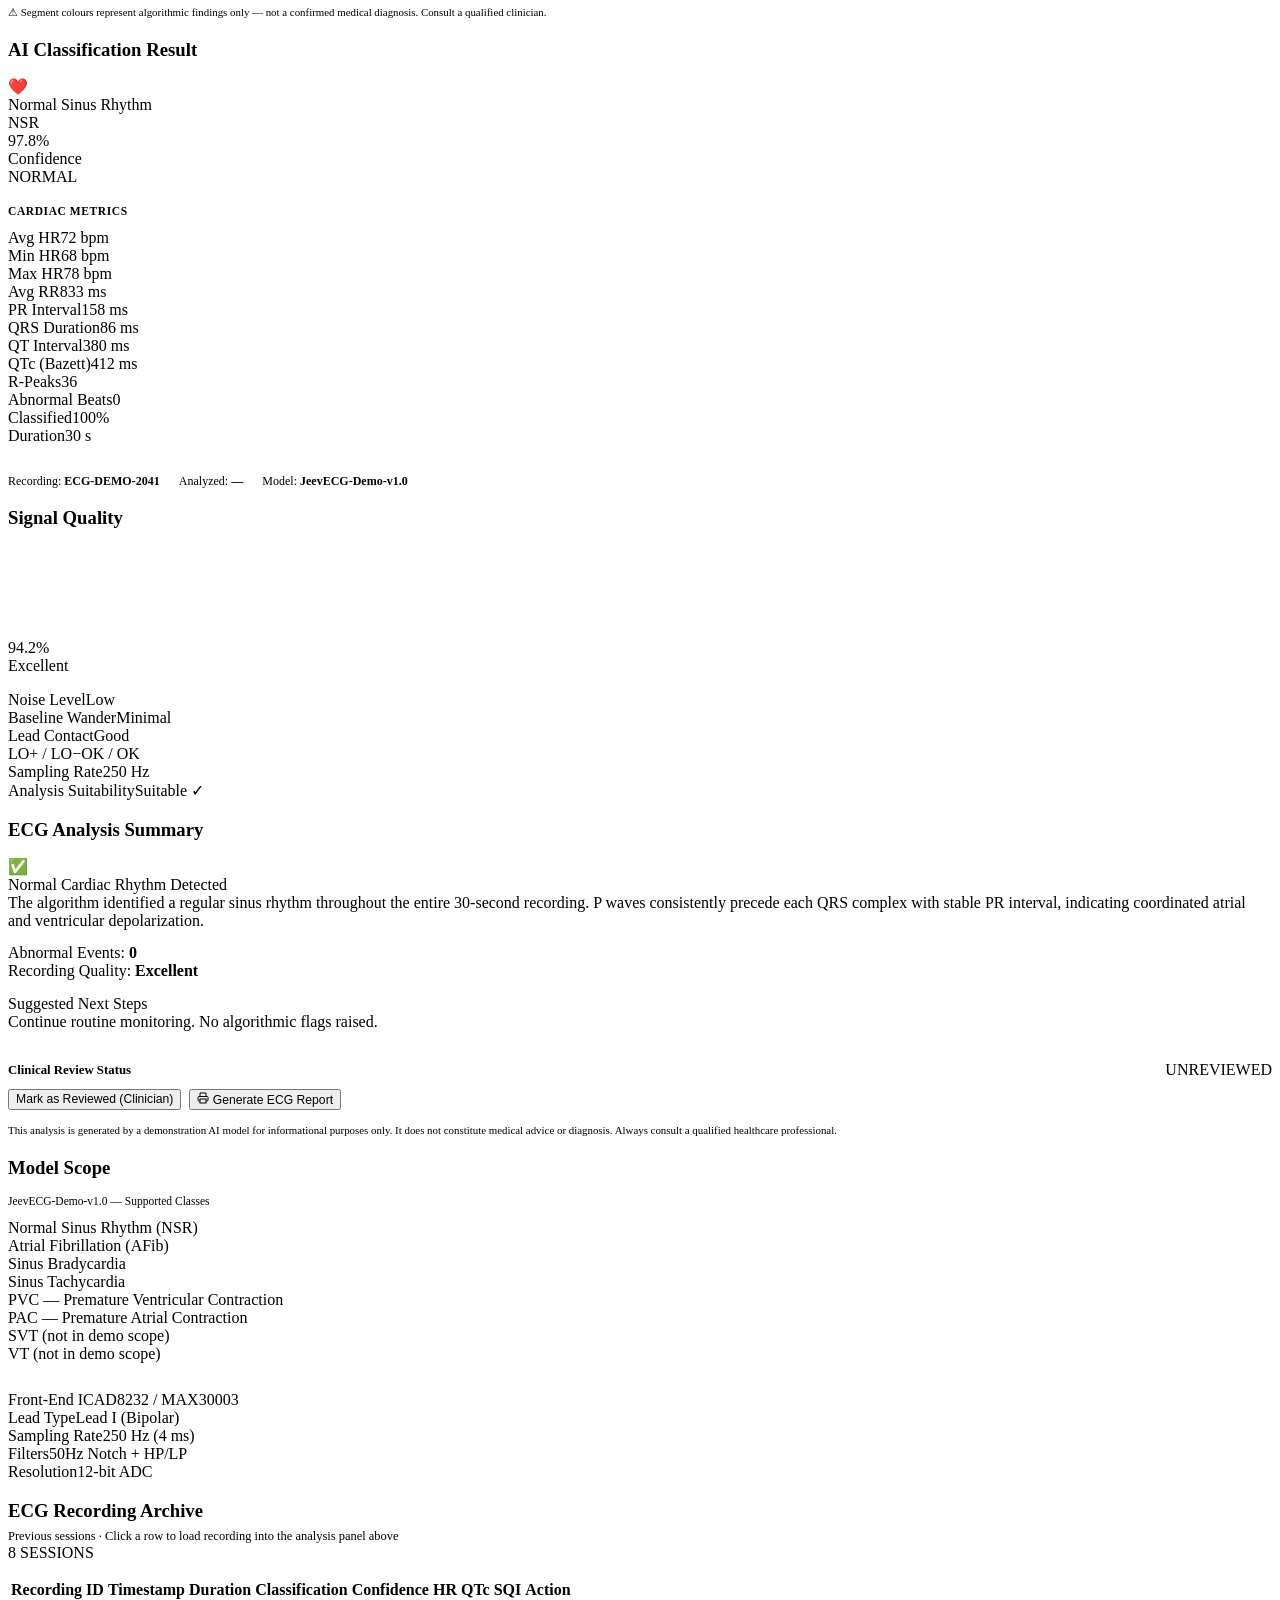
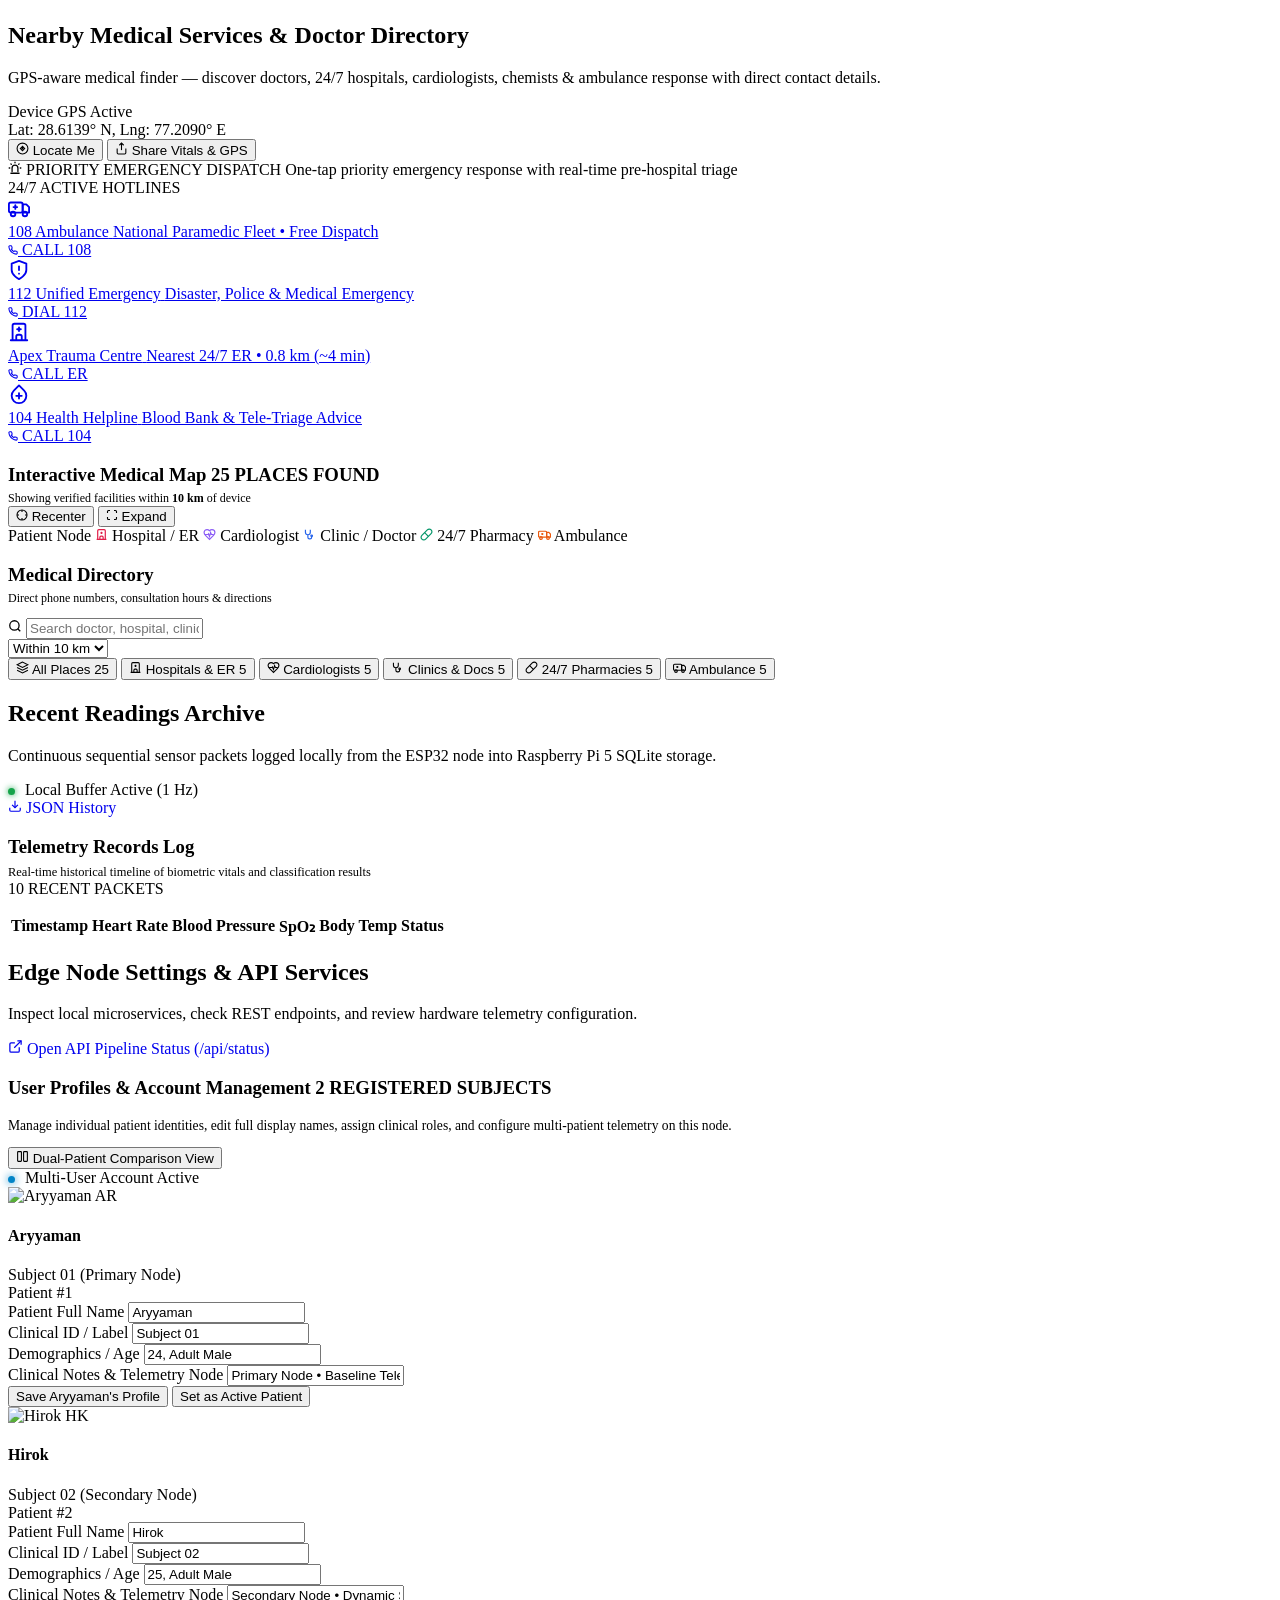
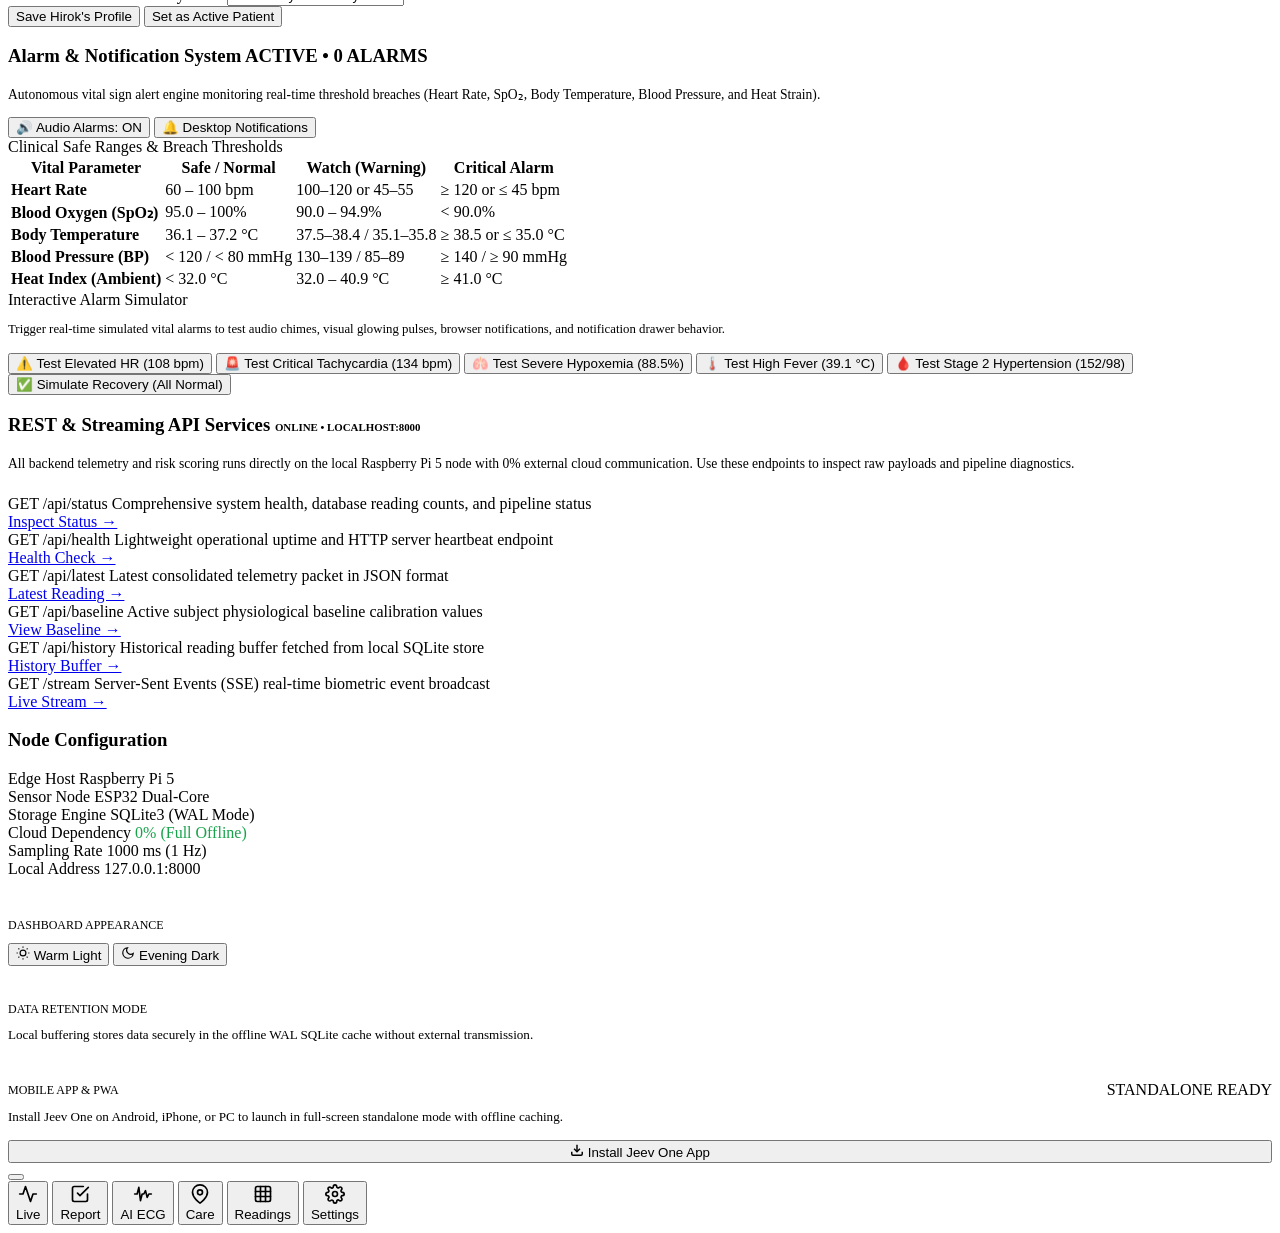
==== commit d89aecea: "Remove Vitals Trend heart rate bar chart from dashboard and architecture diagram banner from landing" ====
--- a/dashboard/templates/index.html
+++ b/dashboard/templates/index.html
@@ -23,7 +23,7 @@
   <link rel="preconnect" href="https://fonts.googleapis.com" />
   <link rel="preconnect" href="https://fonts.gstatic.com" crossorigin />
   <link href="https://fonts.googleapis.com/css2?family=Inter:wght@400;500;600;700&family=JetBrains+Mono:wght@400;500;700&family=Plus+Jakarta+Sans:wght@400;500;600;700;800&display=swap" rel="stylesheet" />
-  <link rel="stylesheet" href="/static/css/dashboard.css?v=3.9" />
+  <link rel="stylesheet" href="/static/css/dashboard.css?v=3.10" />
   <script src="https://cdn.jsdelivr.net/npm/chart.js"></script>
 
   <!-- Leaflet.js Mapping Library & OpenStreetMap / CartoDB Stylesheet -->
@@ -511,17 +511,6 @@
                 </div>
                 <div class="risk-rec-text" id="recommendation">Awaiting data...</div>
               </div>
-            </div>
-          </section>
-
-          <!-- Row 4 Full Width: Vitals Trend (Heart Rate) -->
-          <section class="card col-full trend-chart-card">
-            <h2 class="card-title">
-              <span>Vitals Trend (Heart Rate)</span>
-              <span class="trend-live-legend"><span class="trend-lime-dot"></span>Live Heart Rate Stream</span>
-            </h2>
-            <div class="chart-container">
-              <canvas id="trend-chart"></canvas>
             </div>
           </section>
 
@@ -2182,6 +2171,6 @@
   <script src="https://www.gstatic.com/firebasejs/10.12.0/firebase-app-compat.js"></script>
   <script src="https://www.gstatic.com/firebasejs/10.12.0/firebase-firestore-compat.js"></script>
   <script src="/static/js/icons.js"></script>
-  <script src="/static/js/dashboard.js?v=3.10"></script>
+  <script src="/static/js/dashboard.js?v=3.12"></script>
 </body>
 </html>
